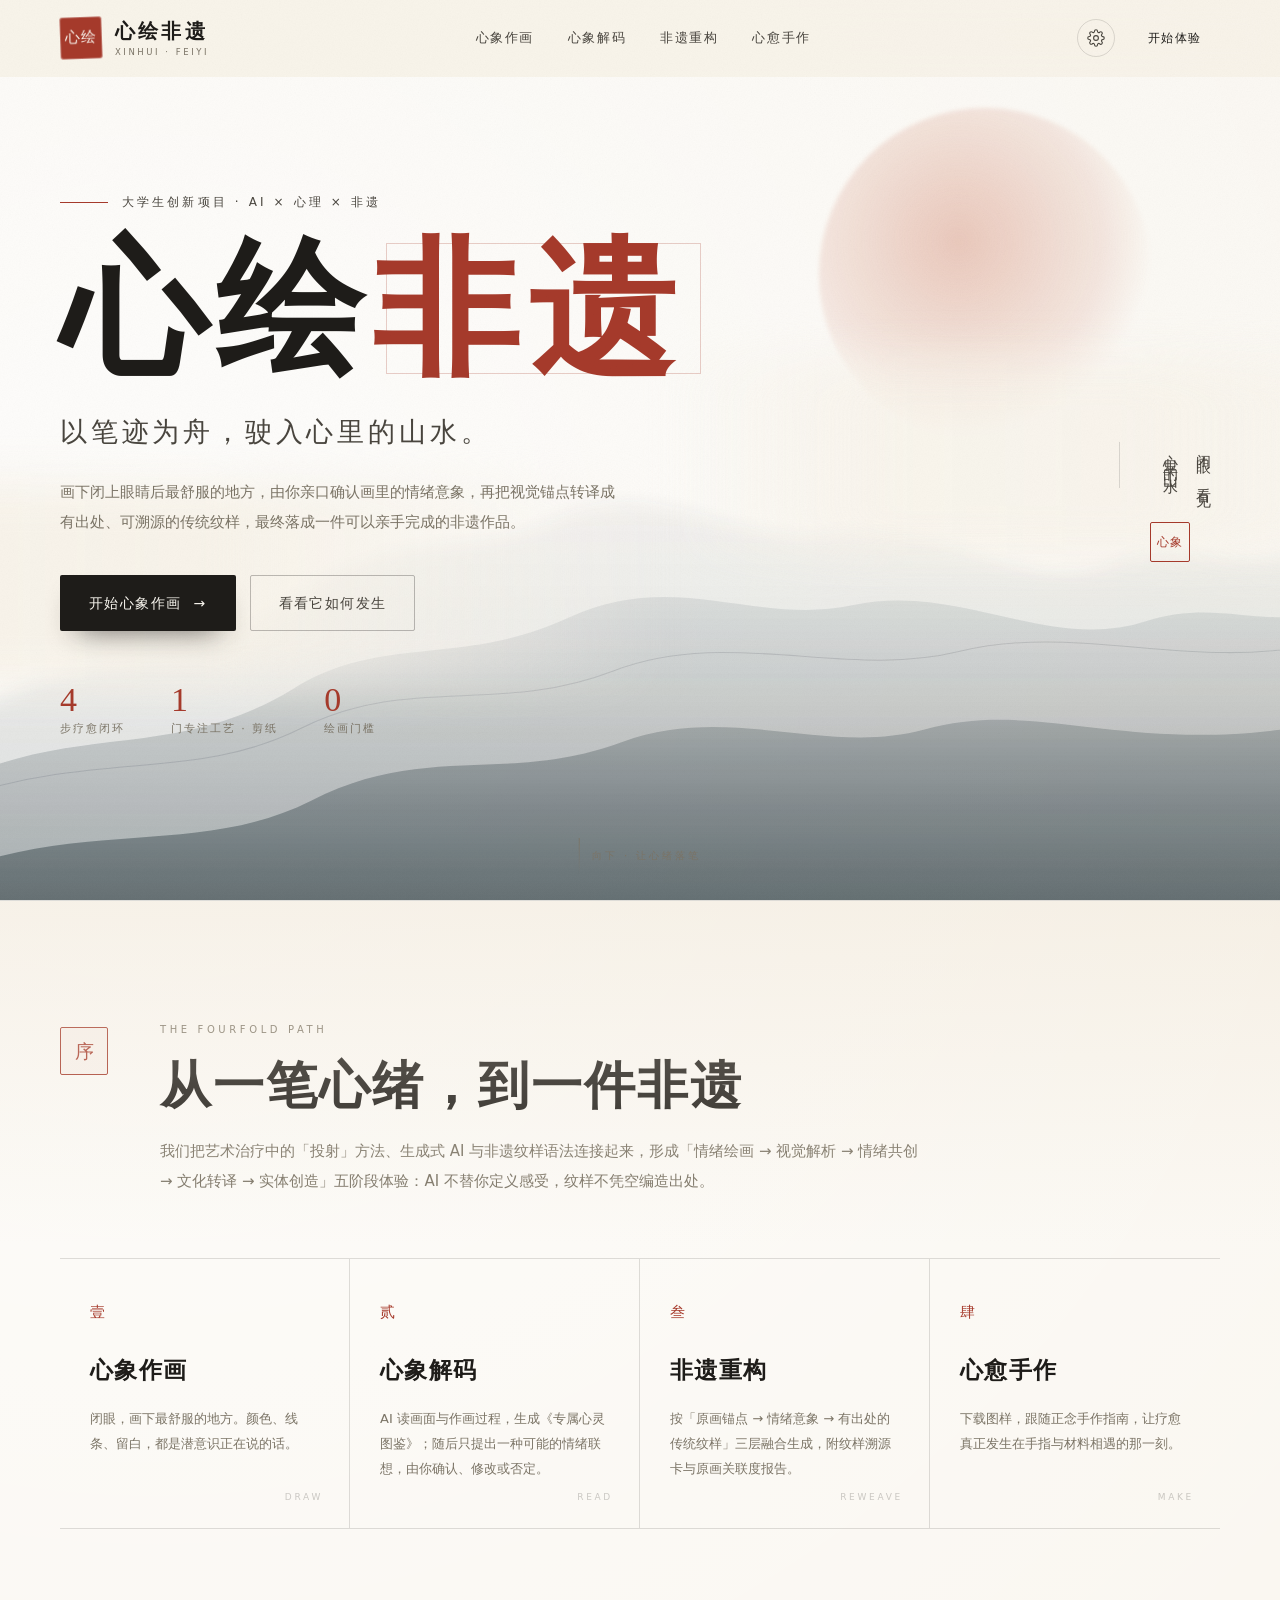
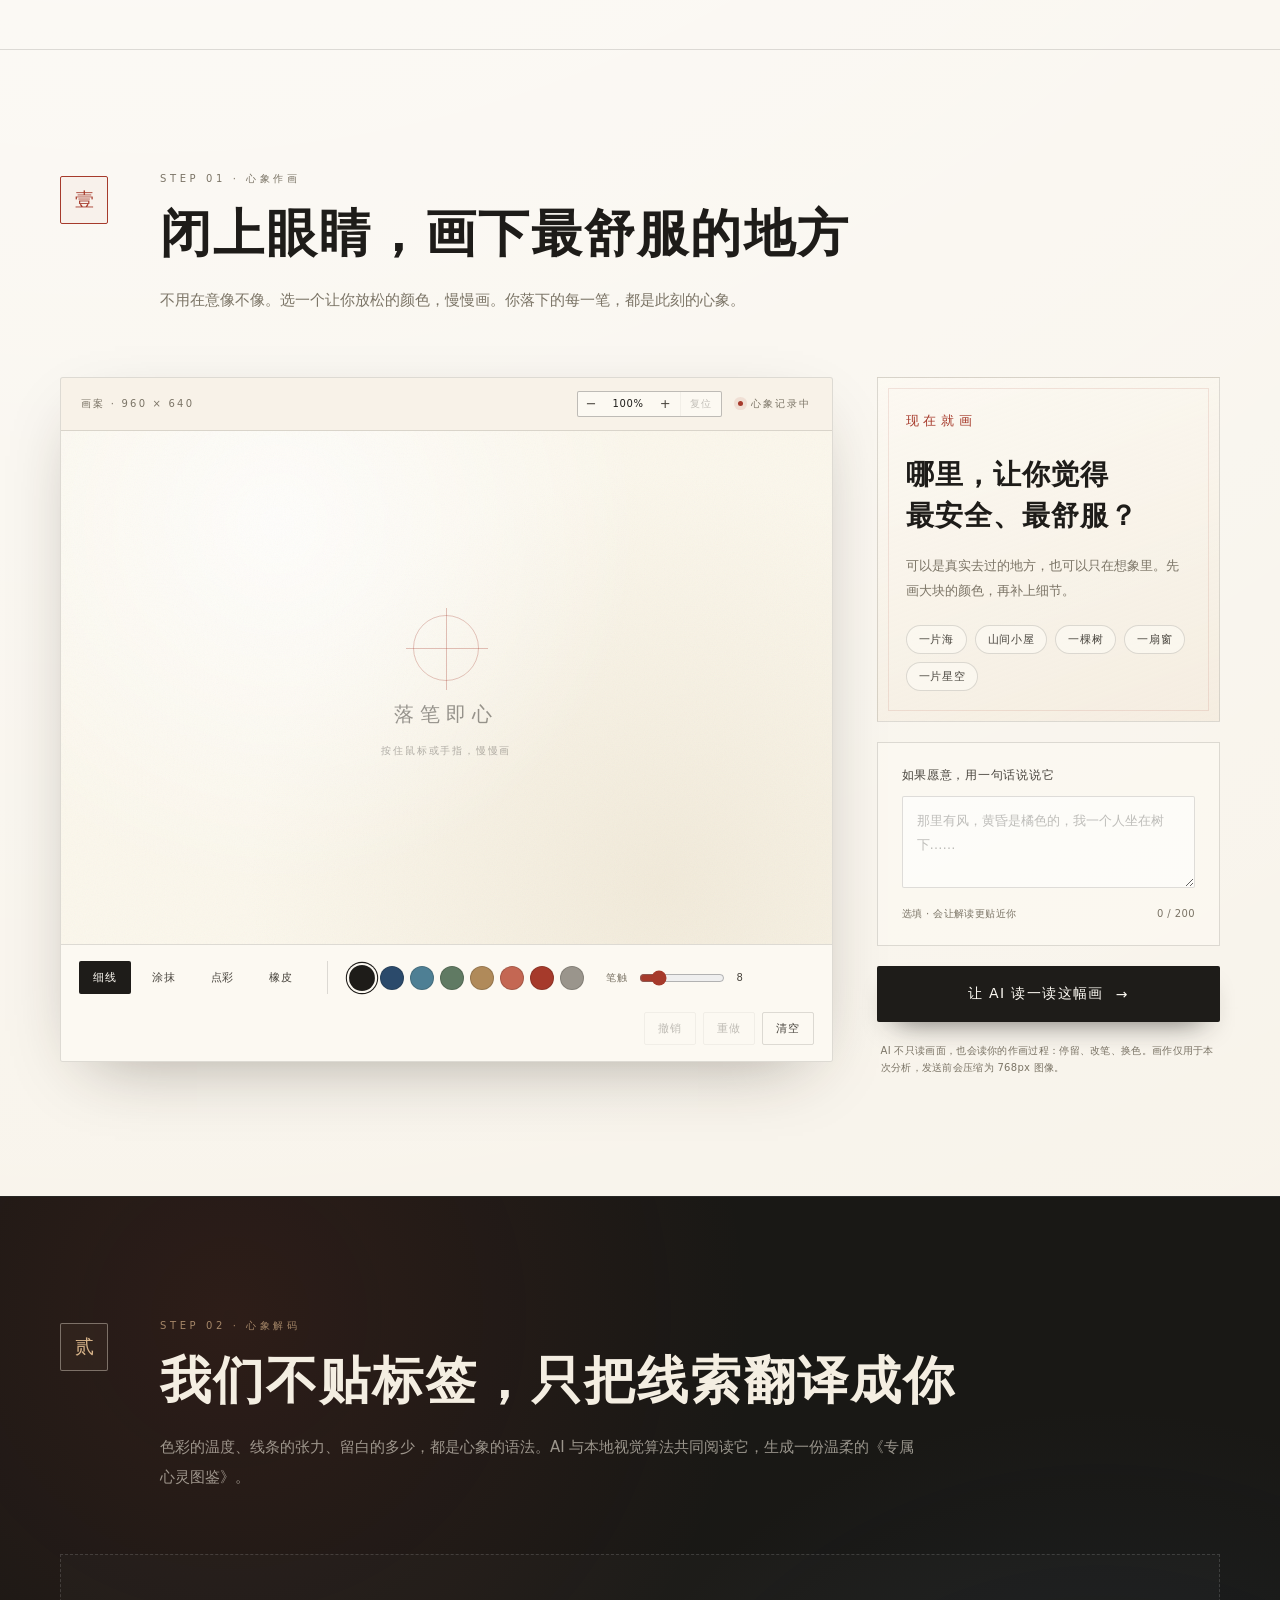
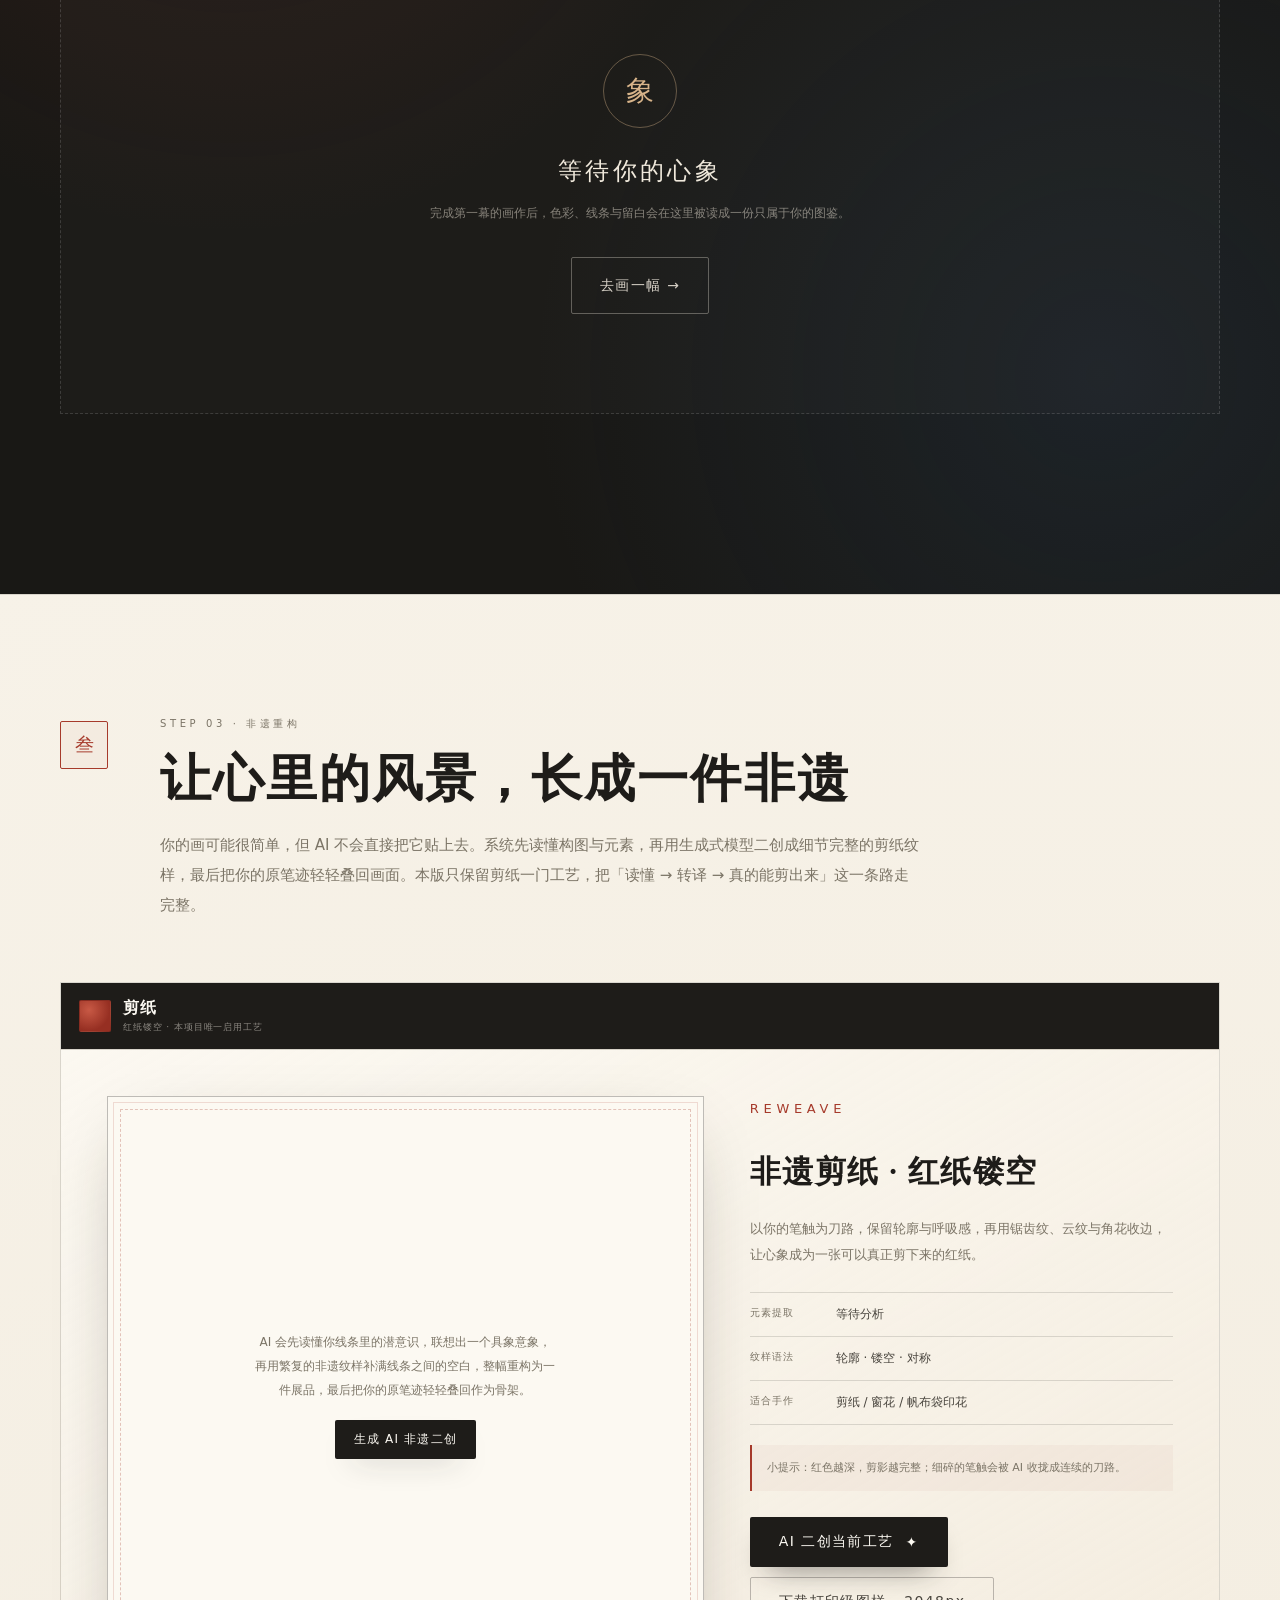
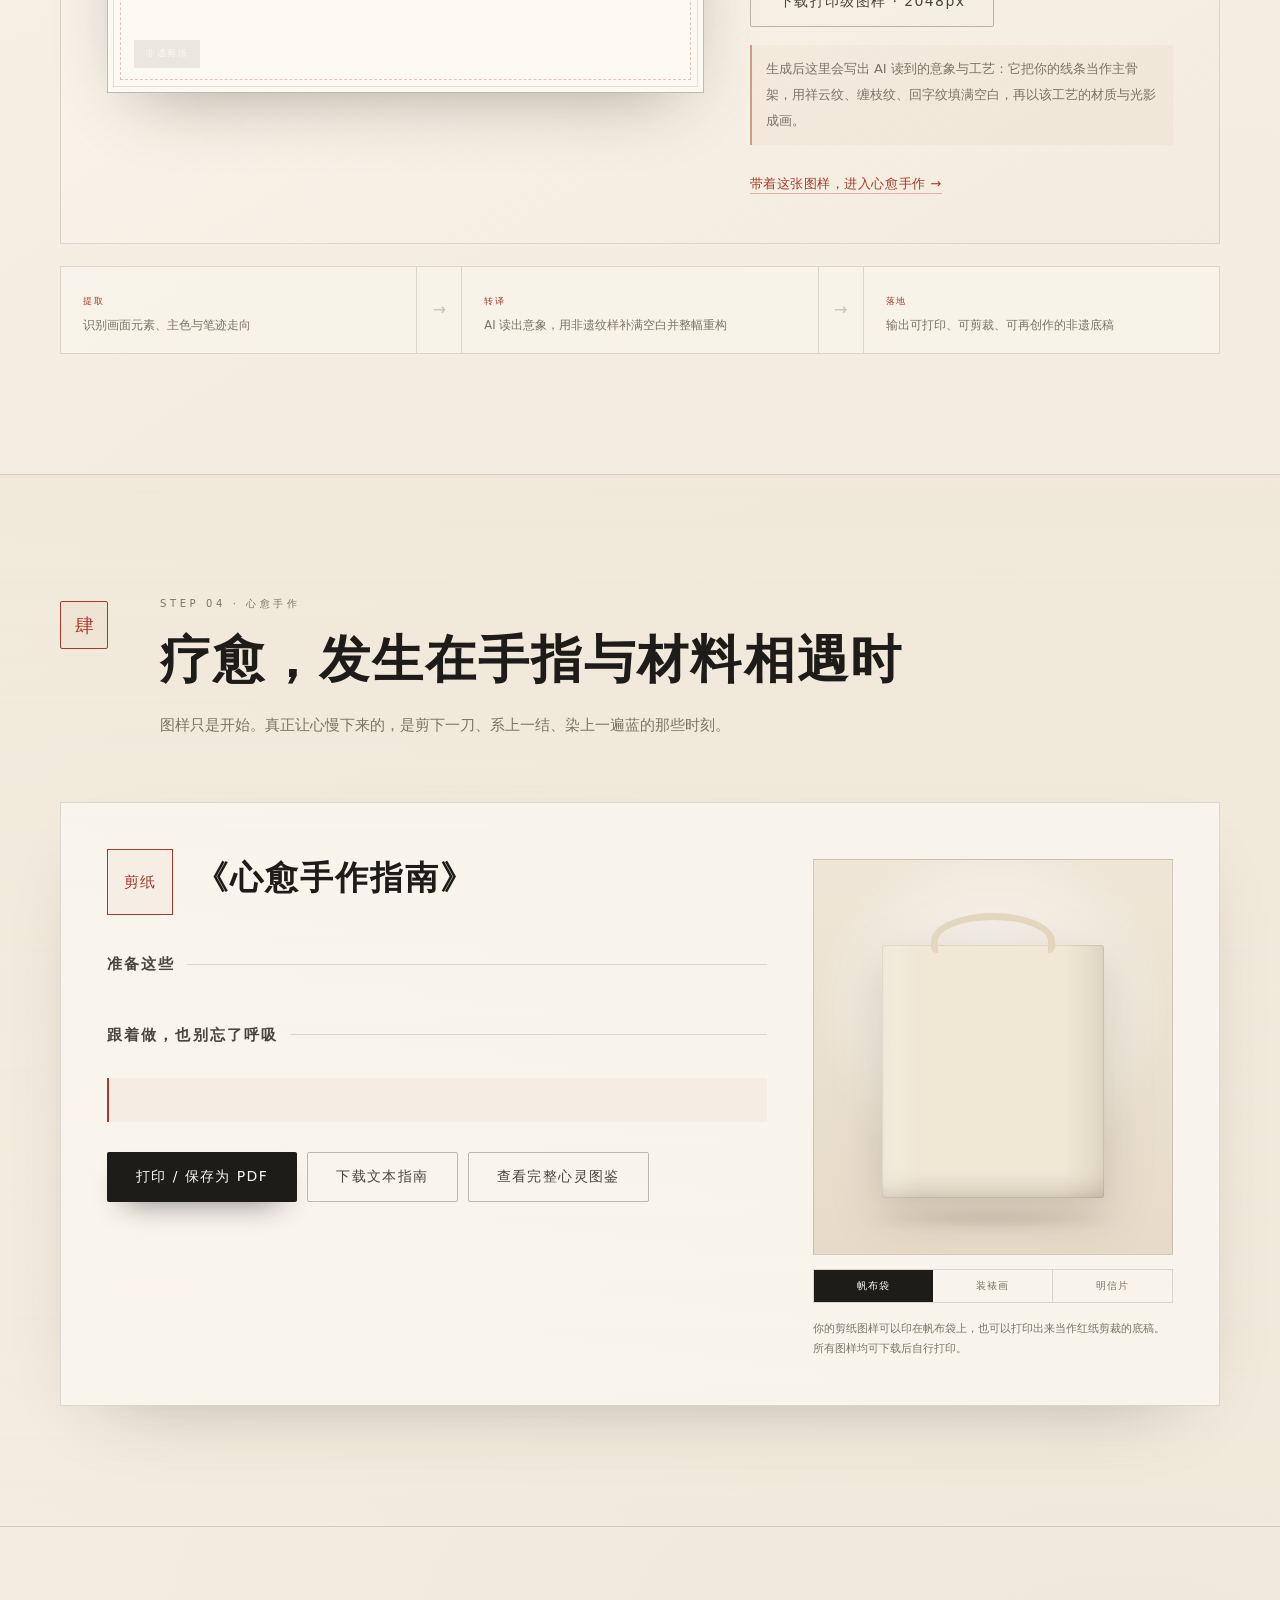
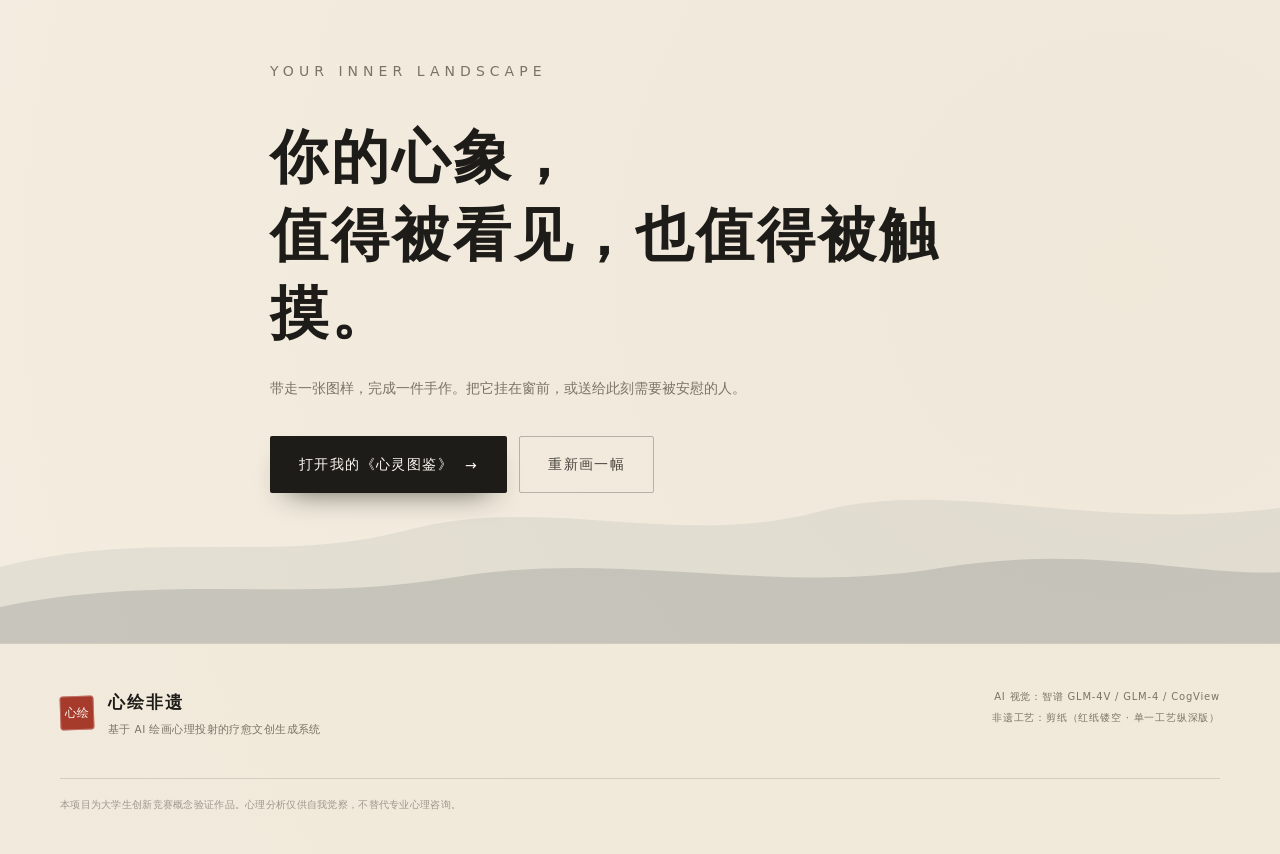
==== index.html @ 1d98e877 "修复：AI 分析改走 CORS 中继，恢复浏览器端智谱调用" ====
<!DOCTYPE html>
<html lang="zh-CN">
<head>
<meta charset="utf-8">
<meta name="viewport" content="width=device-width, initial-scale=1, viewport-fit=cover">
<title>心绘非遗 · 基于情绪意象转译的 AI 非遗共创与数字化表达平台</title>
<meta name="description" content="心绘非遗：画下闭眼后最舒服的地方，由你确认画里的情绪意象，再把视觉锚点转译成有出处的传统剪纸纹样，生成可放大绘制、可打印剪裁的非遗剪纸图样与心愈手作指南。">
<meta name="theme-color" content="#F7F2E8">
<link rel="icon" href="data:image/svg+xml,%3Csvg xmlns='http://www.w3.org/2000/svg' viewBox='0 0 64 64'%3E%3Crect width='64' height='64' rx='10' fill='%23A63A2B'/%3E%3Ctext x='32' y='43' font-size='32' text-anchor='middle' fill='%23F7F2E8' font-family='serif'%3E%E5%BF%83%3C/text%3E%3C/svg%3E">
<link rel="stylesheet" href="assets/css/style.css?v=e7c9d10">
</head>
<body>
<div class="grain" aria-hidden="true"></div>

<header class="site-header" id="siteHeader">
  <div class="wrap header-inner">
    <a class="brand" href="#top" aria-label="心绘非遗首页">
      <span class="seal" aria-hidden="true">心绘</span>
      <span class="brand-text"><strong>心绘非遗</strong><em>XINHUI · FEIYI</em></span>
    </a>
    <nav class="site-nav" aria-label="主导航">
      <a href="#step1">心象作画</a>
      <a href="#step2">心象解码</a>
      <a href="#step3">非遗重构</a>
      <a href="#step4">心愈手作</a>
    </nav>
    <div class="header-actions">
      <button class="icon-btn" id="aiSettingsBtn" title="AI 设置" aria-label="AI 设置">
        <svg viewBox="0 0 24 24" width="18" height="18" fill="none" stroke="currentColor" stroke-width="1.5"><circle cx="12" cy="12" r="3.2"/><path d="M19.4 15a1.7 1.7 0 0 0 .34 1.87l.06.06a2 2 0 1 1-2.83 2.83l-.06-.06a1.7 1.7 0 0 0-1.87-.34 1.7 1.7 0 0 0-1 1.55V21a2 2 0 1 1-4 0v-.09A1.7 1.7 0 0 0 9 19.36a1.7 1.7 0 0 0-1.87.34l-.06.06a2 2 0 1 1-2.83-2.83l.06-.06A1.7 1.7 0 0 0 4.64 15a1.7 1.7 0 0 0-1.55-1H3a2 2 0 1 1 0-4h.09A1.7 1.7 0 0 0 4.64 9a1.7 1.7 0 0 0-.34-1.87l-.06-.06a2 2 0 1 1 2.83-2.83l.06.06A1.7 1.7 0 0 0 9 4.64a1.7 1.7 0 0 0 1-1.55V3a2 2 0 1 1 4 0v.09a1.7 1.7 0 0 0 1 1.55 1.7 1.7 0 0 0 1.87-.34l.06-.06a2 2 0 1 1 2.83 2.83l-.06.06A1.7 1.7 0 0 0 19.36 9v.09a1.7 1.7 0 0 0 1.55 1H21a2 2 0 1 1 0 4h-.09a1.7 1.7 0 0 0-1.51 1Z"/></svg>
      </button>
      <a class="btn btn-small" href="#step1">开始体验</a>
    </div>
  </div>
  <div class="scroll-progress" aria-hidden="true"><i id="progressBar"></i></div>
</header>

<main id="top">

  <!-- ================= HERO ================= -->
  <section class="hero">
    <div class="hero-art" aria-hidden="true">
      <div class="hero-sun"></div>
      <svg class="mountains" viewBox="0 0 1440 900" preserveAspectRatio="xMidYMax slice">
        <defs>
          <linearGradient id="m1" x1="0" y1="0" x2="0" y2="1">
            <stop offset="0" stop-color="#40525a" stop-opacity=".05"/>
            <stop offset="1" stop-color="#40525a" stop-opacity=".20"/>
          </linearGradient>
          <linearGradient id="m2" x1="0" y1="0" x2="0" y2="1">
            <stop offset="0" stop-color="#2b3c44" stop-opacity=".10"/>
            <stop offset="1" stop-color="#2b3c44" stop-opacity=".32"/>
          </linearGradient>
          <linearGradient id="m3" x1="0" y1="0" x2="0" y2="1">
            <stop offset="0" stop-color="#1e2c33" stop-opacity=".22"/>
            <stop offset="1" stop-color="#1e2c33" stop-opacity=".55"/>
          </linearGradient>
          <filter id="inkBlur"><feGaussianBlur stdDeviation="10"/></filter>
        </defs>
        <path fill="url(#m1)" filter="url(#inkBlur)" d="M-40 690 C 120 600 220 640 330 560 C 450 472 520 520 620 470 C 740 410 820 500 930 486 C 1070 468 1150 560 1250 520 C 1330 488 1400 540 1480 500 L 1480 920 L -40 920 Z"/>
        <path fill="url(#m2)" d="M-40 760 C 90 700 200 740 330 660 C 430 598 520 636 640 580 C 760 524 850 590 960 566 C 1080 540 1180 620 1290 584 C 1370 558 1430 596 1480 570 L 1480 920 L -40 920 Z"/>
        <path fill="url(#m3)" d="M-40 860 C 110 810 230 846 350 786 C 480 720 570 768 700 720 C 820 676 930 736 1040 706 C 1170 670 1270 738 1480 700 L 1480 920 L -40 920 Z"/>
        <path fill="none" stroke="#2b3c44" stroke-opacity=".16" stroke-width="1.2" d="M-40 780 C 120 730 220 764 340 704 C 460 644 560 690 690 640 C 820 590 950 650 1080 618 C 1210 586 1340 640 1480 610"/>
      </svg>
      <div class="mist mist-1"></div>
      <div class="mist mist-2"></div>
    </div>

    <div class="wrap hero-inner">
      <div class="hero-copy">
        <p class="eyebrow"><span class="eyebrow-line"></span>大学生创新项目 · AI × 心理 × 非遗</p>
        <h1><span class="ink">心绘</span><span class="red">非遗</span></h1>
        <p class="hero-sub">以笔迹为舟，驶入心里的山水。</p>
        <p class="hero-desc">画下闭上眼睛后最舒服的地方，由你亲口确认画里的情绪意象，再把视觉锚点转译成有出处、可溯源的传统纹样，最终落成一件可以亲手完成的非遗作品。</p>
        <div class="hero-cta">
          <a class="btn btn-primary" href="#step1"><span>开始心象作画</span><i>→</i></a>
          <a class="btn btn-ghost" href="#flow">看看它如何发生</a>
        </div>
        <ul class="hero-meta">
          <li><strong>4</strong><span>步疗愈闭环</span></li>
          <li><strong>1</strong><span>门专注工艺 · 剪纸</span></li>
          <li><strong>0</strong><span>绘画门槛</span></li>
        </ul>
      </div>
      <aside class="hero-poem" aria-hidden="true">
        <p>闭眼，看见<br>心里的山水</p>
        <span class="poem-seal">心象</span>
      </aside>
    </div>
    <div class="hero-scroll" aria-hidden="true"><span></span>向下 · 让心绪落笔</div>
  </section>

  <!-- ================= FLOW ================= -->
  <section class="flow" id="flow">
    <div class="wrap">
      <div class="section-head reveal">
        <span class="chapter-mark">序</span>
        <div>
          <p class="kicker">THE FOURFOLD PATH</p>
          <h2>从一笔心绪，到一件非遗</h2>
          <p class="lead">我们把艺术治疗中的「投射」方法、生成式 AI 与非遗纹样语法连接起来，形成「情绪绘画 → 视觉解析 → 情绪共创 → 文化转译 → 实体创造」五阶段体验：AI 不替你定义感受，纹样不凭空编造出处。</p>
        </div>
      </div>
      <div class="flow-grid">
        <article class="flow-card reveal">
          <span class="flow-no">壹</span>
          <h3>心象作画</h3>
          <p>闭眼，画下最舒服的地方。颜色、线条、留白，都是潜意识正在说的话。</p>
          <span class="flow-en">DRAW</span>
        </article>
        <article class="flow-card reveal">
          <span class="flow-no">贰</span>
          <h3>心象解码</h3>
          <p>AI 读画面与作画过程，生成《专属心灵图鉴》；随后只提出一种可能的情绪联想，由你确认、修改或否定。</p>
          <span class="flow-en">READ</span>
        </article>
        <article class="flow-card reveal">
          <span class="flow-no">叁</span>
          <h3>非遗重构</h3>
          <p>按「原画锚点 → 情绪意象 → 有出处的传统纹样」三层融合生成，附纹样溯源卡与原画关联度报告。</p>
          <span class="flow-en">REWEAVE</span>
        </article>
        <article class="flow-card reveal">
          <span class="flow-no">肆</span>
          <h3>心愈手作</h3>
          <p>下载图样，跟随正念手作指南，让疗愈真正发生在手指与材料相遇的那一刻。</p>
          <span class="flow-en">MAKE</span>
        </article>
      </div>
    </div>
  </section>

  <!-- ================= STEP 1 ================= -->
  <section class="chapter" id="step1">
    <div class="wrap">
      <div class="section-head reveal">
        <span class="chapter-mark">壹</span>
        <div>
          <p class="kicker">STEP 01 · 心象作画</p>
          <h2>闭上眼睛，画下最舒服的地方</h2>
          <p class="lead">不用在意像不像。选一个让你放松的颜色，慢慢画。你落下的每一笔，都是此刻的心象。</p>
        </div>
      </div>

      <div class="studio">
        <div class="canvas-column reveal">
          <div class="canvas-frame">
            <div class="canvas-head">
              <span class="canvas-title">画案 · 960 × 640</span>
              <div class="canvas-head-right">
                <div class="zoom-ctrl" id="zoomCtrl" role="group" aria-label="画布缩放">
                  <button type="button" id="zoomOutBtn" title="缩小画布（−）" aria-label="缩小画布">−</button>
                  <span id="zoomLabel" aria-live="polite">100%</span>
                  <button type="button" id="zoomInBtn" title="放大画布（+）" aria-label="放大画布">+</button>
                  <button type="button" id="zoomResetBtn" class="zoom-reset" title="恢复原始大小">复位</button>
                </div>
                <span class="live-dot"><i></i>心象记录中</span>
              </div>
            </div>
            <div class="canvas-viewport" id="canvasViewport">
              <div class="canvas-wrap" id="canvasWrap">
                <canvas id="paintCanvas" width="1920" height="1280" aria-label="绘画画布"></canvas>
                <div class="canvas-empty" id="canvasEmpty">
                  <span class="empty-ring"></span>
                  <strong>落笔即心</strong>
                  <small>按住鼠标或手指，慢慢画</small>
                </div>
                <div class="companion" id="companion" hidden>
                  <span class="companion-dot" aria-hidden="true"></span>
                  <div class="companion-body">
                    <p id="companionSay"></p>
                    <div class="companion-actions">
                      <button type="button" id="companionMore">换个提醒</button>
                      <button type="button" id="companionClose" aria-label="收起提醒">✕</button>
                    </div>
                  </div>
                </div>
                <div class="scan-layer" id="scanLayer" aria-hidden="true"><i></i></div>
              </div>
            </div>
            <div class="canvas-foot" id="canvasFoot" hidden>
              <span id="zoomHint">画布已放大，笔迹不会变形：按住空格或点「抓手」拖动查看。</span>
              <button type="button" id="panBtn" aria-pressed="false">抓手 · 拖动画布</button>
            </div>
            <div class="toolbar">
              <div class="tool-group tools" role="group" aria-label="画笔类型">
                <button type="button" class="tool active" data-tool="line" title="细线：清晰、克制的笔触">细线</button>
                <button type="button" class="tool" data-tool="soft" title="涂抹：柔和、晕染的色块">涂抹</button>
                <button type="button" class="tool" data-tool="dot" title="点彩：一点一点落下颜色">点彩</button>
                <button type="button" class="tool" data-tool="eraser" title="橡皮：擦去笔触">橡皮</button>
              </div>
              <div class="tool-group colors" id="palette" role="group" aria-label="颜色"></div>
              <div class="tool-group size-group">
                <label for="sizeRange">笔触</label>
                <input id="sizeRange" type="range" min="2" max="40" value="8" aria-label="笔触粗细">
                <span id="sizeLabel">8</span>
              </div>
              <div class="tool-group history">
                <button type="button" id="undoBtn" title="撤销">撤销</button>
                <button type="button" id="redoBtn" title="重做" disabled>重做</button>
                <button type="button" id="clearBtn" title="清空画布">清空</button>
              </div>
            </div>
          </div>
        </div>

        <aside class="studio-side">
          <div class="prompt-card reveal">
            <p class="kicker red">现在就画</p>
            <h3>哪里，让你觉得<br>最安全、最舒服？</h3>
            <p>可以是真实去过的地方，也可以只在想象里。先画大块的颜色，再补上细节。</p>
            <div class="hint-chips" id="hintChips" role="group" aria-label="灵感提示">
              <button type="button">一片海</button>
              <button type="button">山间小屋</button>
              <button type="button">一棵树</button>
              <button type="button">一扇窗</button>
              <button type="button">一片星空</button>
            </div>
          </div>

          <div class="text-card reveal">
            <label for="moodText">如果愿意，用一句话说说它</label>
            <textarea id="moodText" maxlength="200" placeholder="那里有风，黄昏是橘色的，我一个人坐在树下……"></textarea>
            <div class="text-meta"><span>选填 · 会让解读更贴近你</span><span id="charCount">0 / 200</span></div>
          </div>

          <button id="analyzeBtn" class="btn btn-primary btn-wide" type="button">
            <span>让 AI 读一读这幅画</span><i>→</i>
          </button>
          <p class="privacy-note">AI 不只读画面，也会读你的作画过程：停留、改笔、换色。画作仅用于本次分析，发送前会压缩为 768px 图像。</p>
        </aside>
      </div>
    </div>
  </section>

  <!-- ================= STEP 2 ================= -->
  <section class="chapter chapter-dark" id="step2">
    <div class="wrap">
      <div class="section-head reveal light">
        <span class="chapter-mark">贰</span>
        <div>
          <p class="kicker">STEP 02 · 心象解码</p>
          <h2>我们不贴标签，只把线索翻译成你</h2>
          <p class="lead">色彩的温度、线条的张力、留白的多少，都是心象的语法。AI 与本地视觉算法共同阅读它，生成一份温柔的《专属心灵图鉴》。</p>
        </div>
      </div>

      <div class="analysis-shell" id="analysisShell">
        <div class="analysis-idle" id="analysisIdle">
          <span class="idle-mark">象</span>
          <h3>等待你的心象</h3>
          <p>完成第一幕的画作后，色彩、线条与留白会在这里被读成一份只属于你的图鉴。</p>
          <a class="btn btn-ghost light" href="#step1">去画一幅 →</a>
        </div>
        <div class="analysis-loading" id="analysisLoading" hidden>
          <div class="ink-orb" aria-hidden="true"><i></i><i></i><i></i><span></span></div>
          <p class="loading-title" id="loadingTitle">AI 正在读你的笔触</p>
          <ul class="loading-steps" id="loadingSteps">
            <li data-stage="local"><span></span>提取画面与作画过程信号</li>
            <li data-stage="vision"><span></span>请智谱 GLM-4V 观察画面元素</li>
            <li data-stage="report"><span></span>撰写《专属心灵图鉴》</li>
            <li data-stage="craft"><span></span>匹配非遗纹样语法</li>
          </ul>
          <p class="loading-note" id="loadingNote">第一次分析大约需要 10–30 秒，请保持呼吸。</p>
        </div>

        <div class="analysis-result" id="analysisResult" hidden>
          <div class="analysis-top">
            <div class="radar-card">
              <div class="radar-wrap" id="radarWrap"></div>
              <p class="radar-caption">九维心象 · NINE DIMENSIONS</p>
            </div>
            <div class="analysis-summary">
              <div class="badge-row">
                <span class="badge" id="engineBadge">智谱 GLM-4V</span>
                <span class="badge ghost" id="localBadge">本地视觉算法</span>
              </div>
              <h3 id="archetype">「静海孤舟」</h3>
              <p class="summary-text" id="summaryText"></p>
              <div class="tags" id="elementTags"></div>
              <div class="palette-strip" id="colorStrip" aria-label="画面主色"></div>
              <p class="micro" id="visionNote"></p>
            </div>
          </div>

          <div class="dimension-grid" id="dimensionGrid"></div>

          <div class="insight-grid">
            <article class="insight-card">
              <span class="lang-no">PROCESS</span>
              <h4>过程印记 · 你是怎么画的</h4>
              <p id="moodNow"></p>
              <div class="process-chips" id="processChips"></div>
              <p class="micro" id="processText"></p>
            </article>
            <article class="insight-card prescription">
              <span class="lang-no">PRESCRIPTION</span>
              <h4>心象处方 · <span id="regulationName">4-7-8 呼吸锚定</span></h4>
              <p class="micro" id="regulationWhy"></p>
              <ol class="regulation-steps" id="regulationSteps"></ol>
              <p class="regulation-science" id="regulationScience"></p>
              <button class="link-btn" id="regulationMore" type="button">换一个更适合此刻的方法 →</button>
            </article>
          </div>

          <div class="language-grid">
            <article class="language-card">
              <span class="lang-no">01</span>
              <h4>色彩语言</h4>
              <p id="colorNarrative"></p>
            </article>
            <article class="language-card">
              <span class="lang-no">02</span>
              <h4>线条语言</h4>
              <p id="lineNarrative"></p>
            </article>
            <article class="language-card">
              <span class="lang-no">03</span>
              <h4>空间语言</h4>
              <p id="spaceNarrative"></p>
            </article>
          </div>

          <!-- 情绪意象共创：AI 只给一种可能的联想，由用户确认 / 修改 / 否定。
               提问由本地依据「视觉元素 → 文化寓意」映射生成，不消耗任何 AI 额度。 -->
          <div class="emotion-box" id="emotionBox" hidden>
            <div class="emotion-head">
              <span class="lang-no">CO-CREATE · 情绪共创</span>
              <h4>这一步，由你来定</h4>
              <p class="micro">AI 不替你定义感受。下面只是从画面里读出的一种可能联想。</p>
            </div>
            <p class="emotion-question" id="emotionQuestion"></p>
            <div class="emotion-options" id="emotionOptions" role="group" aria-label="候选情绪意象"></div>
            <div class="emotion-custom">
              <input id="emotionCustom" type="text" maxlength="24" placeholder="我来说，比如：想安静待一会儿" aria-label="自定义情绪意象">
              <button class="btn btn-small" id="emotionCustomBtn" type="button">就用这个</button>
            </div>
            <div class="emotion-foot">
              <button class="link-btn" id="emotionSkip" type="button">都不像，先跳过 →</button>
              <span class="emotion-state" id="emotionState">尚未确认</span>
            </div>
            <p class="emotion-disclaimer" id="emotionDisclaimer"></p>
          </div>

          <div class="analysis-actions">
            <button id="toCraftBtn" class="btn btn-primary" type="button"><span>让它长成一件非遗</span><i>→</i></button>
            <button id="redrawBtn" class="btn btn-ghost light" type="button">再画一幅</button>
            <button id="openReportBtn" class="btn btn-ghost light" type="button">先看完整图鉴</button>
          </div>
          <p class="disclaimer">本图鉴基于艺术表达与心理科普框架，仅供自我觉察，不构成医学诊断或治疗建议。</p>
        </div>
      </div>
    </div>
  </section>

  <!-- ================= STEP 3 ================= -->
  <section class="chapter" id="step3">
    <div class="wrap">
      <div class="section-head reveal">
        <span class="chapter-mark">叁</span>
        <div>
          <p class="kicker">STEP 03 · 非遗重构</p>
          <h2>让心里的风景，长成一件非遗</h2>
          <p class="lead">你的画可能很简单，但 AI 不会直接把它贴上去。系统先读懂构图与元素，再用生成式模型二创成细节完整的剪纸纹样，最后把你的原笔迹轻轻叠回画面。本版只保留剪纸一门工艺，把「读懂 → 转译 → 真的能剪出来」这一条路走完整。</p>
        </div>
      </div>

      <div class="craft-shell reveal">
        <!-- 本版只保留剪纸一种工艺：与其铺开八种「看起来都有」的样式，
             不如把一种工艺的纹样出处、转译规则与手作路径做完整。 -->
        <div class="craft-tabs craft-tabs-single" id="craftTabs" role="group" aria-label="当前非遗工艺">
          <button class="craft-tab active" data-style="papercut" role="tab" aria-selected="true">
            <i class="swatch swatch-papercut"></i><strong>剪纸</strong><em>红纸镂空 · 本项目唯一启用工艺</em>
          </button>
        </div>

        <div class="craft-stage">
          <div class="craft-frame">
            <img id="aiCraftImg" alt="AI 二创非遗作品" hidden>
            <canvas id="aiInkOverlay" aria-hidden="true" hidden></canvas>
            <span class="craft-badge" id="craftBadge">非遗剪纸</span>
            <div class="craft-loading" id="craftLoading" hidden><i></i><span>AI 正在重绘纹样…</span></div>
            <div class="ai-craft-empty" id="aiCraftEmpty">
              <p>AI 会先读懂你线条里的潜意识，联想出一个具象意象，再用繁复的非遗纹样补满线条之间的空白，整幅重构为一件展品，最后把你的原笔迹轻轻叠回作为骨架。</p>
              <button id="aiCraftEmptyBtn" class="btn btn-primary btn-small" type="button">生成 AI 非遗二创</button>
            </div>
          </div>
          <aside class="craft-info">
            <p class="kicker red">REWEAVE</p>
            <h3 id="craftName">非遗剪纸 · 红纸镂空</h3>
            <p id="craftDesc">以你的笔触为刀路，保留轮廓与呼吸感，再用锯齿纹、云纹与角花收边，让心象成为一张可以真正剪下来的红纸。</p>
            <dl class="craft-facts" id="craftFacts">
              <div><dt>元素提取</dt><dd id="craftElements">等待分析</dd></div>
              <div><dt>纹样语法</dt><dd id="craftGrammar">轮廓 · 镂空 · 对称</dd></div>
              <div><dt>适合手作</dt><dd id="craftUse">剪纸 / 窗花 / 帆布袋印花</dd></div>
            </dl>
            <div class="craft-note" id="craftNote">小提示：红色越深，剪影越完整；细碎的笔触会被 AI 收拢成连续的刀路。</div>
            <div class="craft-actions">
              <button id="aiRedraw" class="btn btn-primary" type="button"><span>AI 二创当前工艺</span><i>✦</i></button>
              <button id="downloadPattern" class="btn btn-ghost" type="button">下载打印级图样 · 2048px</button>
            </div>
            <p class="ai-redraw-note" id="aiRedrawNote">生成后这里会写出 AI 读到的意象与工艺：它把你的线条当作主骨架，用祥云纹、缠枝纹、回字纹填满空白，再以该工艺的材质与光影成画。</p>

            <!-- 纹样溯源卡 + 原画关联度报告：由本地知识库确定性生成，
                 AI 不可用时同样完整可用，出处只取自《剪纸.pdf》。 -->
            <div class="heritage-grid" id="heritageGrid" hidden>
              <article class="heritage-card">
                <span class="lang-no">PROVENANCE</span>
                <h4 id="sourceCardTitle">纹样溯源卡</h4>
                <dl class="heritage-list" id="sourceCardBody"></dl>
                <div class="heritage-origins" id="sourceCardOrigins"></div>
              </article>
              <article class="heritage-card">
                <span class="lang-no">RELEVANCE</span>
                <h4>原画关联度报告</h4>
                <dl class="heritage-list" id="relevanceBody"></dl>
                <p class="micro" id="relevanceNote"></p>
              </article>
            </div>

            <div class="ai-art-meta" id="aiArtMeta" hidden>
              <span id="aiArtTitle">AI 二创 · 保留原构图</span>
              <a href="#" id="aiArtDownload" hidden>下载 AI 二创稿 ↓</a>
            </div>
            <button id="toGuide" class="link-btn" type="button">带着这张图样，进入心愈手作 →</button>
          </aside>
        </div>

        <div class="mapping-row">
          <div class="mapping-step"><span>提取</span><p>识别画面元素、主色与笔迹走向</p></div>
          <div class="mapping-arrow">→</div>
          <div class="mapping-step"><span>转译</span><p>AI 读出意象，用非遗纹样补满空白并整幅重构</p></div>
          <div class="mapping-arrow">→</div>
          <div class="mapping-step"><span>落地</span><p>输出可打印、可剪裁、可再创作的非遗底稿</p></div>
        </div>
      </div>
    </div>
  </section>

  <!-- ================= STEP 4 ================= -->
  <section class="chapter chapter-warm" id="step4">
    <div class="wrap">
      <div class="section-head reveal">
        <span class="chapter-mark">肆</span>
        <div>
          <p class="kicker">STEP 04 · 心愈手作</p>
          <h2>疗愈，发生在手指与材料相遇时</h2>
          <p class="lead">图样只是开始。真正让心慢下来的，是剪下一刀、系上一结、染上一遍蓝的那些时刻。</p>
        </div>
      </div>

      <div class="guide-shell reveal">
        <div class="guide-main">
          <div class="guide-head">
            <div class="guide-craft" id="guideCraft">剪纸</div>
            <div>
              <h3 id="guideTitle">《心愈手作指南》</h3>
              <p id="guideIntro"></p>
            </div>
          </div>

          <div class="guide-block">
            <h4>准备这些</h4>
            <ul class="materials" id="guideMaterials"></ul>
          </div>

          <div class="guide-block">
            <h4>跟着做，也别忘了呼吸</h4>
            <ol class="guide-steps" id="guideSteps"></ol>
          </div>

          <blockquote class="mantra" id="guideMantra"></blockquote>

          <div class="guide-actions">
            <button id="printGuide" class="btn btn-primary" type="button">打印 / 保存为 PDF</button>
            <button id="downloadGuide" class="btn btn-ghost" type="button">下载文本指南</button>
            <button id="openReportBtn2" class="btn btn-ghost" type="button">查看完整心灵图鉴</button>
          </div>
        </div>

        <aside class="mockup">
          <div class="mockup-stage" id="mockupTote">
            <div class="tote">
              <span class="tote-handle"></span>
              <div class="tote-body" id="totePattern"></div>
            </div>
          </div>
          <div class="mockup-switch" id="mockupSwitch" role="group" aria-label="应用预览">
            <button class="active" data-mock="tote">帆布袋</button>
            <button data-mock="frame">装裱画</button>
            <button data-mock="card">明信片</button>
          </div>
          <p class="mockup-note">你的剪纸图样可以印在帆布袋上，也可以打印出来当作红纸剪裁的底稿。所有图样均可下载后自行打印。</p>
        </aside>
      </div>
    </div>
  </section>

  <!-- ================= CLOSING ================= -->
  <section class="closing">
    <div class="wrap closing-inner reveal">
      <p class="kicker">YOUR INNER LANDSCAPE</p>
      <h2>你的心象，<br>值得被看见，也值得被触摸。</h2>
      <p>带走一张图样，完成一件手作。把它挂在窗前，或送给此刻需要被安慰的人。</p>
      <div class="closing-actions">
        <button id="openReportBtn3" class="btn btn-primary" type="button"><span>打开我的《心灵图鉴》</span><i>→</i></button>
        <a class="btn btn-ghost" href="#step1">重新画一幅</a>
      </div>
    </div>
    <div class="closing-art" aria-hidden="true">
      <svg viewBox="0 0 1440 320" preserveAspectRatio="xMidYMax slice">
        <path fill="#2b3c44" fill-opacity=".08" d="M0 250 C 180 190 320 240 470 200 C 620 160 760 220 910 180 C 1060 140 1220 210 1440 170 L 1440 320 L 0 320 Z"/>
        <path fill="#1e2c33" fill-opacity=".16" d="M0 290 C 200 240 340 280 520 250 C 700 220 860 270 1040 240 C 1220 210 1340 260 1440 240 L 1440 320 L 0 320 Z"/>
      </svg>
    </div>
  </section>
</main>

<footer class="site-footer">
  <div class="wrap footer-inner">
    <div class="footer-brand">
      <span class="seal small">心绘</span>
      <div><strong>心绘非遗</strong><p>基于 AI 绘画心理投射的疗愈文创生成系统</p></div>
    </div>
    <div class="footer-meta">
      <p>AI 视觉：智谱 GLM-4V / GLM-4 / CogView</p>
      <p>非遗工艺：剪纸（红纸镂空 · 单一工艺纵深版）</p>
    </div>
    <p class="footer-note">本项目为大学生创新竞赛概念验证作品。心理分析仅供自我觉察，不替代专业心理咨询。</p>
  </div>
</footer>

<!-- ================= REPORT OVERLAY ================= -->
<div class="report-overlay" id="reportOverlay" hidden>
  <div class="report-toolbar">
    <button class="btn btn-small" id="printReport" type="button">打印 / 保存 PDF</button>
    <button class="btn btn-small ghost-light" id="downloadReportPattern" type="button">下载图样</button>
    <button class="icon-btn light" id="closeReport" aria-label="关闭图鉴" title="关闭">✕</button>
  </div>
  <div class="report-scroll">
    <article class="report-paper" id="reportPaper">
      <header class="report-cover">
        <div class="report-brand"><span class="seal small">心绘</span><span>心绘非遗 · XINHUI FEIYI</span></div>
        <p class="report-kicker">EXCLUSIVE INNER PORTRAIT</p>
        <h2>专属心灵图鉴</h2>
        <p class="report-archetype" id="reportArchetype">「静海孤舟」</p>
        <div class="report-meta">
          <span id="reportDate"></span><span>编号 <b id="reportNo">XHFY-0000</b></span>
        </div>
        <div class="report-seal" aria-hidden="true">心象</div>
      </header>

      <section class="report-section report-overview">
        <div class="report-visual">
          <div class="report-drawing"><img id="reportDrawing" alt="用户心象画作"></div>
          <div class="report-radar" id="reportRadar"></div>
        </div>
        <div class="report-summary">
          <h3>心象提要</h3>
          <p id="reportSummary"></p>
          <div class="report-tags" id="reportTags"></div>
        </div>
      </section>

      <section class="report-section report-evidence">
        <h3><span>00</span>分析依据与把握度</h3>
        <ul class="report-evidence-list" id="reportEvidence"></ul>
        <p class="report-confidence" id="reportConfidence"></p>
      </section>

      <section class="report-section report-feats">
        <h3><span>FE</span>形式元素读数 · FEATS</h3>
        <p class="report-feats-note">只评「看得见的」形式元素，0–5 分。分数不是诊断，须与色彩、线条、空间及作画过程交叉验证；「不适用」的维度不做硬评。</p>
        <ul class="report-feats-list" id="reportFeats"></ul>
        <div class="report-caveat" id="reportCaveat" hidden></div>
      </section>

      <section class="report-section">
        <h3><span>01</span>色彩的语言</h3>
        <p id="reportColor"></p>
        <div class="report-palette" id="reportPalette"></div>
      </section>

      <section class="report-section">
        <h3><span>02</span>线条与张力</h3>
        <p id="reportLine"></p>
      </section>

      <section class="report-section">
        <h3><span>03</span>空间与留白</h3>
        <p id="reportSpace"></p>
      </section>

      <section class="report-section report-dynamics">
        <h3><span>03B</span>完形与视觉动力</h3>
        <p class="report-dynamics-note">本板块综合 Jung 曼陀罗理论（自性化/中心性/四象限/完形）、Arnheim《艺术与视知觉》视觉动力（重心/平衡/运动）、Koch 树木与 Machover 画人测验的「画面大小-笔触力度-自我力量」逻辑，对抽象涂画做迁移解读。</p>
        <p id="reportDynamics"></p>
      </section>

      <section class="report-section">
        <h3><span>04</span>作画过程印记</h3>
        <p id="reportProcess"></p>
        <div class="report-process" id="reportProcessChips"></div>
      </section>

      <section class="report-section report-prescription">
        <h3><span>05</span>此刻心情与心象处方</h3>
        <p id="reportMood"></p>
        <div class="report-rx">
          <h4 id="reportRegName"></h4>
          <p class="report-rx-why" id="reportRegWhy"></p>
          <ol id="reportRegSteps"></ol>
          <p class="report-rx-science" id="reportRegScience"></p>
        </div>
      </section>

      <section class="report-section report-craft">
        <h3><span>06</span>你的非遗心象</h3>
        <div class="report-craft-grid">
          <figure class="report-pattern"><img id="reportPattern" alt="专属非遗图样"><figcaption id="reportCraftName">非遗剪纸</figcaption></figure>
          <div class="report-craft-copy">
            <p id="reportCraftReason"></p>
            <dl class="report-facts" id="reportFacts"></dl>
          </div>
        </div>
      </section>

      <section class="report-section report-provenance" id="reportProvenanceSection" hidden>
        <h3><span>06B</span>纹样溯源与关联度</h3>
        <dl class="heritage-list" id="reportProvenance"></dl>
        <p class="micro" id="reportProvenanceNote"></p>
      </section>

      <section class="report-section report-guide">
        <h3><span>07</span>心愈手作指南</h3>
        <p class="report-guide-intro" id="reportGuideIntro"></p>
        <ol id="reportGuideSteps"></ol>
        <blockquote id="reportMantra"></blockquote>
      </section>

      <section class="report-section report-alternative">
        <h3><span>08</span>另一种可能</h3>
        <p id="reportAlternative"></p>
      </section>

      <footer class="report-footer">
        <p>本图鉴由「心绘非遗」系统生成。AI 分析基于艺术治疗中的投射与色彩心理学框架，仅供自我觉察，不构成医学诊断。</p>
        <p>心绘非遗 · 让心象被看见，也被触摸</p>
      </footer>
    </article>
  </div>
</div>

<!-- ================= AI SETTINGS ================= -->
<div class="modal" id="aiModal" hidden>
  <div class="modal-card" role="dialog" aria-modal="true" aria-labelledby="aiModalTitle">
    <button class="modal-close" id="closeAiModal" aria-label="关闭">✕</button>
    <p class="kicker red">AI CONNECTION</p>
    <h3 id="aiModalTitle">智谱 AI 连接</h3>
    <p class="modal-desc">网站默认使用项目内置的智谱 Key。如果额度用尽，你可以填入自己的 Key，仅保存在本机浏览器中。</p>
    <label class="field">
      <span>API Key</span>
      <input id="apiKeyInput" type="password" placeholder="xxxxxxxx.xxxxxxxx" autocomplete="off">
    </label>
    <div class="modal-actions">
      <button class="btn btn-primary btn-small" id="saveKey" type="button">保存并测试</button>
      <button class="btn btn-ghost btn-small" id="resetKey" type="button">恢复默认</button>
    </div>
    <p class="modal-status" id="aiStatus">状态：未测试</p>

    <div class="tier-box">
      <div class="tier-head">
        <span class="tier-label">心灵图鉴分析深度</span>
        <div class="tier-switch" role="radiogroup" aria-label="分析深度">
          <button type="button" class="tier-opt" data-tier="lite" role="radio" aria-checked="true">
            <strong>均衡 · 免费</strong><em>零余额消耗</em>
          </button>
          <button type="button" class="tier-opt" data-tier="pro" role="radio" aria-checked="false">
            <strong>深度 · 付费</strong><em>约 ¥0.1 / 次</em>
          </button>
        </div>
      </div>
      <p class="tier-hint" id="tierHint"></p>
    </div>

    <dl class="usage-box">
      <div><dt>今日 视觉观察</dt><dd id="uVision">—</dd></div>
      <div><dt>今日 文本生成</dt><dd id="uText">—</dd></div>
      <div><dt>今日 非遗出图</dt><dd id="uImage">—</dd></div>
      <div><dt>本次会话 token</dt><dd id="uToken">—</dd></div>
    </dl>

    <p class="modal-note">当前模型：GLM-4V-Flash（视觉）· GLM-4.7-Flash（图鉴）· CogView-3-Flash（图像）——三者均为免费档。<br>仅「深度」档的图鉴会调用付费的 GLM-4-Plus。AI 不可用时自动切换本地心象引擎，体验一致。</p>
  </div>
</div>

<div class="toast" id="toast" role="status" aria-live="polite"></div>

<script src="assets/js/config.js?v=e7c9d10"></script>
<script src="assets/js/paint.js?v=e7c9d10"></script>
<script src="assets/js/analyze.js?v=e7c9d10"></script>
<script src="assets/js/craft.js?v=e7c9d10"></script>
<script src="assets/js/knowledge.js?v=e7c9d10"></script>
<script src="assets/js/heritage.js?v=e7c9d10"></script>
<script src="assets/js/ai.js?v=e7c9d10"></script>
<script src="assets/js/report.js?v=e7c9d10"></script>
<script src="assets/js/app.js?v=e7c9d10"></script>
</body>
</html>
---- assets/css/style.css ----
/* =========================================================
   心绘非遗 · XINHUI FEIYI
   Editorial / rice-paper / ink aesthetic
   ========================================================= */

*,
*::before,
*::after { box-sizing: border-box; }

[hidden] { display: none !important; }

:root {
  --paper: #f7f2e8;
  --paper-light: #fcf9f2;
  --paper-deep: #efe5d4;
  --paper-warm: #f2e8d8;
  --ink: #1e1c19;
  --ink-soft: #49453e;
  --ink-mute: #7b7466;
  --line: rgba(30, 28, 25, 0.14);
  --line-strong: rgba(30, 28, 25, 0.28);
  --red: #a63a2b;
  --red-deep: #85271d;
  --red-soft: #c46753;
  --indigo: #2b4a6b;
  --indigo-deep: #1d3550;
  --jade: #607a63;
  --gold: #a98a55;
  --serif: "Songti SC", "STSong", "Noto Serif SC", "Source Han Serif SC", "SimSun", serif;
  --sans: "PingFang SC", "HarmonyOS Sans SC", "Hiragino Sans GB", "Microsoft YaHei", system-ui, -apple-system, sans-serif;
  --ease: cubic-bezier(0.22, 0.61, 0.36, 1);
  --shadow: 0 24px 70px -30px rgba(40, 32, 22, 0.42);
  --maxw: 1240px;
}

html { scroll-behavior: smooth; }

body {
  margin: 0;
  font-family: var(--sans);
  color: var(--ink);
  background-color: var(--paper);
  background-image:
    radial-gradient(circle at 12% 8%, rgba(255, 255, 255, 0.85), transparent 42%),
    radial-gradient(circle at 88% 92%, rgba(214, 198, 167, 0.22), transparent 46%);
  line-height: 1.75;
  -webkit-font-smoothing: antialiased;
  text-rendering: optimizeLegibility;
  overflow-x: hidden;
}

body.no-scroll { overflow: hidden; }

::selection { background: rgba(166, 58, 43, 0.18); color: var(--red-deep); }

button { font-family: inherit; }
a { color: inherit; }

.grain {
  position: fixed;
  inset: 0;
  z-index: 999;
  pointer-events: none;
  opacity: 0.05;
  mix-blend-mode: multiply;
  background-image: url("data:image/svg+xml,%3Csvg xmlns='http://www.w3.org/2000/svg' width='260' height='260'%3E%3Cfilter id='n'%3E%3CfeTurbulence type='fractalNoise' baseFrequency='0.82' numOctaves='4' stitchTiles='stitch'/%3E%3CfeColorMatrix type='saturate' values='0'/%3E%3C/filter%3E%3Crect width='260' height='260' filter='url(%23n)'/%3E%3C/svg%3E");
}

.wrap {
  width: 100%;
  max-width: var(--maxw);
  margin: 0 auto;
  padding: 0 40px;
}

/* =========================================================
   HEADER
   ========================================================= */

.site-header {
  position: fixed;
  top: 0;
  left: 0;
  right: 0;
  z-index: 120;
  background: rgba(247, 242, 232, 0.84);
  backdrop-filter: blur(16px) saturate(1.1);
  -webkit-backdrop-filter: blur(16px) saturate(1.1);
  border-bottom: 1px solid transparent;
  transition: border-color 0.4s var(--ease), background 0.4s var(--ease);
}
.site-header.scrolled { border-bottom-color: var(--line); }

.header-inner {
  display: flex;
  align-items: center;
  justify-content: space-between;
  height: 76px;
  gap: 24px;
}

.brand {
  display: flex;
  align-items: center;
  gap: 13px;
  text-decoration: none;
  flex-shrink: 0;
}

.seal {
  display: inline-grid;
  place-items: center;
  width: 42px;
  height: 42px;
  background: var(--red);
  color: var(--paper-light);
  font-family: var(--serif);
  font-size: 15px;
  letter-spacing: 0.04em;
  line-height: 1.05;
  text-align: center;
  border-radius: 3px;
  box-shadow: inset 0 0 0 1px rgba(255, 255, 255, 0.28);
  transform: rotate(-2deg);
  writing-mode: horizontal-tb;
  word-break: break-all;
  padding: 3px;
}
.seal.small { width: 34px; height: 34px; font-size: 12px; }

.brand-text { display: flex; flex-direction: column; line-height: 1.2; }
.brand-text strong {
  font-family: var(--serif);
  font-size: 20px;
  letter-spacing: 0.16em;
  font-weight: 600;
}
.brand-text em {
  font-style: normal;
  font-size: 8.5px;
  letter-spacing: 0.3em;
  color: var(--ink-mute);
  margin-top: 4px;
}

.site-nav { display: flex; align-items: center; gap: 34px; }
.site-nav a {
  position: relative;
  font-size: 13px;
  letter-spacing: 0.12em;
  text-decoration: none;
  color: var(--ink-soft);
  padding: 6px 0;
  transition: color 0.25s;
}
.site-nav a::after {
  content: "";
  position: absolute;
  left: 0;
  bottom: 0;
  width: 0;
  height: 1px;
  background: var(--red);
  transition: width 0.35s var(--ease);
}
.site-nav a:hover { color: var(--red); }
.site-nav a:hover::after { width: 100%; }

.header-actions { display: flex; align-items: center; gap: 14px; }

.icon-btn {
  display: inline-grid;
  place-items: center;
  width: 38px;
  height: 38px;
  border: 1px solid var(--line);
  border-radius: 50%;
  background: transparent;
  color: var(--ink-soft);
  cursor: pointer;
  transition: all 0.25s var(--ease);
}
.icon-btn:hover { border-color: var(--red); color: var(--red); transform: rotate(18deg); }
.icon-btn.light { border-color: rgba(255,255,255,.4); color: #f4eee2; }

.scroll-progress {
  position: absolute;
  left: 0;
  right: 0;
  bottom: -1px;
  height: 1px;
  background: transparent;
}
.scroll-progress i {
  display: block;
  height: 100%;
  width: 0%;
  background: linear-gradient(90deg, var(--red), var(--gold));
  transition: width 0.12s linear;
}

/* =========================================================
   BUTTONS
   ========================================================= */

.btn {
  position: relative;
  display: inline-flex;
  align-items: center;
  justify-content: center;
  gap: 12px;
  padding: 15px 28px;
  border: 1px solid transparent;
  border-radius: 2px;
  background: transparent;
  color: var(--ink);
  font-size: 14px;
  letter-spacing: 0.1em;
  text-decoration: none;
  cursor: pointer;
  overflow: hidden;
  transition: all 0.35s var(--ease);
}
.btn i { font-style: normal; transition: transform 0.35s var(--ease); }
.btn:hover i { transform: translateX(4px); }

.btn-primary {
  background: var(--ink);
  color: var(--paper-light);
  box-shadow: 0 14px 30px -18px rgba(30, 28, 25, 0.9);
}
.btn-primary::before {
  content: "";
  position: absolute;
  inset: 0;
  background: var(--red-deep);
  transform: translateY(101%);
  transition: transform 0.42s var(--ease);
}
.btn-primary > * { position: relative; z-index: 1; }
.btn-primary:hover::before { transform: translateY(0); }
.btn-primary:hover { border-color: var(--red-deep); }

.btn-ghost { border-color: var(--line-strong); color: var(--ink-soft); }
.btn-ghost:hover { border-color: var(--ink); background: rgba(30, 28, 25, 0.04); }
.btn-ghost.light { border-color: rgba(244, 238, 226, 0.32); color: rgba(244, 238, 226, 0.86); }
.btn-ghost.light:hover { border-color: rgba(244, 238, 226, 0.8); background: rgba(244, 238, 226, 0.08); }
.btn-ghost.ghost-light { border-color: rgba(255,255,255,.3); color: rgba(255,255,255,.9); background: transparent; }

.btn-small { padding: 10px 18px; font-size: 12px; }
.btn-wide { width: 100%; padding: 18px 24px; }

.link-btn {
  background: none;
  border: 0;
  padding: 0;
  color: var(--red);
  font-size: 13px;
  letter-spacing: 0.04em;
  text-align: left;
  cursor: pointer;
  border-bottom: 1px solid rgba(166, 58, 43, 0.3);
  transition: border-color 0.25s, color 0.25s;
}
.link-btn:hover { border-color: var(--red); color: var(--red-deep); }

/* =========================================================
   HERO
   ========================================================= */

.hero {
  position: relative;
  min-height: 100svh;
  display: flex;
  align-items: center;
  padding: 120px 0 90px;
  overflow: hidden;
}

.hero-art { position: absolute; inset: 0; pointer-events: none; }

.hero-sun {
  position: absolute;
  top: 12%;
  right: 10%;
  width: clamp(180px, 26vw, 380px);
  aspect-ratio: 1;
  border-radius: 50%;
  background: radial-gradient(circle at 42% 40%, rgba(199, 107, 78, 0.34), rgba(199, 107, 78, 0.13) 52%, transparent 70%);
  filter: blur(2px);
  animation: sunRise 2.4s var(--ease) both;
}

.mountains {
  position: absolute;
  left: 0;
  right: 0;
  bottom: -2px;
  width: 100%;
  height: 78%;
  opacity: 0.95;
  animation: mountainIn 2.6s var(--ease) both;
}

.mist {
  position: absolute;
  height: 200px;
  width: 72%;
  background: linear-gradient(90deg, transparent, rgba(247, 242, 232, 0.9) 22%, rgba(247, 242, 232, 0.92) 52%, transparent);
  filter: blur(22px);
  animation: mistDrift 26s ease-in-out infinite alternate;
}
.mist-1 { left: -20%; bottom: 24%; }
.mist-2 { right: -24%; bottom: 38%; animation-delay: -9s; opacity: 0.75; }

.hero-inner {
  position: relative;
  z-index: 2;
  display: grid;
  grid-template-columns: minmax(0, 1fr) auto;
  gap: 60px;
  align-items: center;
}

.hero-copy { max-width: 780px; }

.eyebrow {
  display: flex;
  align-items: center;
  gap: 14px;
  margin: 0 0 26px;
  font-size: 12px;
  letter-spacing: 0.26em;
  color: var(--ink-soft);
  animation: riseIn 1s 0.15s var(--ease) both;
}
.eyebrow-line { display: block; width: 48px; height: 1px; background: var(--red); }

.hero h1 {
  margin: 0 0 26px;
  font-family: var(--serif);
  font-size: clamp(4.6rem, 11.5vw, 10rem);
  font-weight: 600;
  line-height: 0.98;
  letter-spacing: 0.06em;
  animation: riseIn 1.2s 0.25s var(--ease) both;
}
.hero h1 .red { color: var(--red); position: relative; }
.hero h1 .red::after {
  content: "";
  position: absolute;
  left: 0.1em;
  right: -0.12em;
  top: 0.1em;
  bottom: 0.12em;
  border: 1px solid rgba(166, 58, 43, 0.24);
  pointer-events: none;
}

.hero-sub {
  margin: 0 0 20px;
  font-family: var(--serif);
  font-size: clamp(1.25rem, 2.2vw, 1.7rem);
  letter-spacing: 0.14em;
  color: var(--ink-soft);
  animation: riseIn 1.1s 0.4s var(--ease) both;
}

.hero-desc {
  max-width: 560px;
  margin: 0 0 38px;
  font-size: 15px;
  line-height: 2;
  color: var(--ink-mute);
  animation: riseIn 1.1s 0.5s var(--ease) both;
}

.hero-cta {
  display: flex;
  flex-wrap: wrap;
  gap: 14px;
  animation: riseIn 1.1s 0.6s var(--ease) both;
}

.hero-meta {
  display: flex;
  gap: 46px;
  margin: 52px 0 0;
  padding: 0;
  list-style: none;
  animation: riseIn 1.1s 0.72s var(--ease) both;
}
.hero-meta li { display: flex; flex-direction: column; gap: 2px; }
.hero-meta strong {
  font-family: var(--serif);
  font-size: 34px;
  font-weight: 400;
  line-height: 1;
  color: var(--red);
}
.hero-meta span { font-size: 11px; letter-spacing: 0.18em; color: var(--ink-mute); }

.hero-poem {
  position: relative;
  writing-mode: vertical-rl;
  text-orientation: upright;
  font-family: var(--serif);
  font-size: 15px;
  letter-spacing: 0.42em;
  line-height: 2.2;
  color: var(--ink-soft);
  padding-left: 34px;
  border-left: 1px solid var(--line);
  animation: fadeIn 1.6s 1s var(--ease) both;
}
.hero-poem p { margin: 0; }
.poem-seal {
  position: absolute;
  bottom: -74px;
  left: 50%;
  transform: translateX(-50%);
  writing-mode: horizontal-tb;
  display: inline-grid;
  place-items: center;
  width: 40px;
  height: 40px;
  border: 1px solid var(--red);
  color: var(--red);
  font-size: 12px;
  letter-spacing: 0.1em;
  border-radius: 2px;
}

.hero-scroll {
  position: absolute;
  left: 50%;
  bottom: 26px;
  transform: translateX(-50%);
  display: flex;
  align-items: center;
  gap: 12px;
  font-size: 10px;
  letter-spacing: 0.3em;
  color: var(--ink-mute);
  z-index: 3;
}
.hero-scroll span {
  width: 1px;
  height: 36px;
  background: linear-gradient(var(--ink-mute), transparent);
  animation: scrollPulse 2.4s infinite;
}

/* =========================================================
   FLOW
   ========================================================= */

.flow { padding: 120px 0; border-top: 1px solid var(--line); position: relative; }
.flow::before {
  content: "";
  position: absolute;
  top: 0; left: 0; right: 0; height: 46%;
  background: linear-gradient(180deg, rgba(239, 229, 212, 0.46), transparent);
  pointer-events: none;
}

.section-head {
  display: grid;
  grid-template-columns: 72px minmax(0, 1fr);
  gap: 28px;
  align-items: start;
  margin-bottom: 62px;
}
.chapter-mark {
  display: inline-grid;
  place-items: center;
  width: 48px;
  height: 48px;
  margin-top: 6px;
  border: 1px solid var(--red);
  color: var(--red);
  font-family: var(--serif);
  font-size: 19px;
  line-height: 1;
  border-radius: 2px;
  background: rgba(166, 58, 43, 0.035);
}

.kicker {
  margin: 0 0 14px;
  font-family: var(--sans);
  font-size: 10px;
  letter-spacing: 0.36em;
  text-transform: uppercase;
  color: var(--ink-mute);
}
.kicker.red { color: var(--red); }

.section-head h2 {
  margin: 0 0 18px;
  font-family: var(--serif);
  font-size: clamp(2rem, 4vw, 3.35rem);
  font-weight: 600;
  line-height: 1.28;
  letter-spacing: 0.04em;
}
.lead {
  max-width: 760px;
  margin: 0;
  font-size: 15px;
  line-height: 2;
  color: var(--ink-mute);
}

.flow-grid {
  display: grid;
  grid-template-columns: repeat(4, 1fr);
  gap: 0;
  border-top: 1px solid var(--line);
  border-bottom: 1px solid var(--line);
}
.flow-card {
  position: relative;
  padding: 40px 30px 46px;
  border-right: 1px solid var(--line);
  transition: background 0.4s var(--ease), transform 0.4s var(--ease);
}
.flow-card:last-child { border-right: 0; }
.flow-card:hover { background: rgba(252, 249, 242, 0.75); transform: translateY(-6px); }
.flow-no {
  display: block;
  font-family: var(--serif);
  font-size: 15px;
  color: var(--red);
  letter-spacing: 0.1em;
  margin-bottom: 26px;
}
.flow-card h3 {
  margin: 0 0 14px;
  font-family: var(--serif);
  font-size: 23px;
  font-weight: 600;
  letter-spacing: 0.06em;
}
.flow-card p {
  margin: 0;
  font-size: 13px;
  line-height: 1.95;
  color: var(--ink-mute);
}
.flow-en {
  position: absolute;
  right: 26px;
  bottom: 22px;
  font-size: 9px;
  letter-spacing: 0.3em;
  color: rgba(30, 28, 25, 0.22);
}

/* =========================================================
   CHAPTER / STEP 1
   ========================================================= */

.chapter { position: relative; padding: 120px 0; border-top: 1px solid var(--line); }

.studio {
  display: grid;
  grid-template-columns: minmax(0, 1.62fr) minmax(300px, 0.72fr);
  gap: 44px;
  align-items: start;
}

.canvas-frame {
  background: var(--paper-light);
  border: 1px solid var(--line);
  box-shadow: var(--shadow);
  border-radius: 3px;
  overflow: hidden;
}
.canvas-head {
  display: flex;
  align-items: center;
  justify-content: space-between;
  flex-wrap: wrap;
  gap: 8px 14px;
  padding: 13px 20px;
  font-size: 10px;
  letter-spacing: 0.22em;
  color: var(--ink-mute);
  border-bottom: 1px solid var(--line);
  background: rgba(239, 229, 212, 0.34);
}
.canvas-head-right {
  display: inline-flex;
  align-items: center;
  flex-wrap: wrap;
  gap: 10px 16px;
}
.live-dot { display: inline-flex; align-items: center; gap: 8px; }
.live-dot i {
  width: 5px; height: 5px; border-radius: 50%;
  background: var(--red);
  box-shadow: 0 0 0 4px rgba(166, 58, 43, 0.1);
  animation: livePulse 2s infinite;
}

/* ── 画布缩放 ──────────────────────────────────────────────────
   视口保持原始 3:2 的显示高度，画板按 zoom 调整宽度后在其中滚动。
   canvas 内部坐标恒为 960×640，paint.js 以 getBoundingClientRect()
   做归一化换算，因此放大只改变显示尺寸，已落的笔迹不会错位。 */
.zoom-ctrl {
  display: inline-flex;
  align-items: center;
  gap: 2px;
  border: 1px solid var(--line-strong);
  border-radius: 2px;
  background: var(--paper-light);
  letter-spacing: 0;
}
.zoom-ctrl button {
  min-width: 26px;
  height: 24px;
  padding: 0 6px;
  font-size: 13px;
  line-height: 1;
  color: var(--ink-soft);
  background: transparent;
  border: 0;
  cursor: pointer;
  transition: background 0.2s var(--ease), color 0.2s var(--ease);
}
.zoom-ctrl button:hover:not(:disabled) { background: rgba(30, 28, 25, 0.07); }
.zoom-ctrl button:disabled { opacity: 0.32; cursor: not-allowed; }
.zoom-ctrl .zoom-reset {
  min-width: auto;
  padding: 0 9px;
  font-size: 9.5px;
  letter-spacing: 0.08em;
  border-left: 1px solid var(--line);
}
#zoomLabel {
  min-width: 44px;
  text-align: center;
  font-size: 10px;
  letter-spacing: 0.06em;
  color: var(--ink);
  font-variant-numeric: tabular-nums;
}

.canvas-viewport {
  position: relative;
  aspect-ratio: 3 / 2;
  min-height: 280px;
  overflow: auto;
  overscroll-behavior: contain;
  background: rgba(226, 214, 192, 0.34);
  scrollbar-width: thin;
}
.canvas-viewport::-webkit-scrollbar { width: 9px; height: 9px; }
.canvas-viewport::-webkit-scrollbar-track { background: transparent; }
.canvas-viewport::-webkit-scrollbar-thumb {
  background: rgba(30, 28, 25, 0.22);
  border-radius: 6px;
}

.canvas-foot {
  display: flex;
  align-items: center;
  justify-content: space-between;
  flex-wrap: wrap;
  gap: 8px 14px;
  padding: 9px 16px;
  border-top: 1px solid var(--line);
  background: rgba(239, 229, 212, 0.3);
  font-size: 10px;
  letter-spacing: 0.08em;
  color: var(--ink-mute);
}
.canvas-foot[hidden] { display: none; }
.canvas-foot button {
  padding: 5px 11px;
  font-size: 10px;
  letter-spacing: 0.1em;
  color: var(--ink-soft);
  background: var(--paper-light);
  border: 1px solid var(--line-strong);
  border-radius: 2px;
  cursor: pointer;
  transition: all 0.2s var(--ease);
}
.canvas-foot button:hover { border-color: var(--red); color: var(--red); }
.canvas-foot button.active {
  background: var(--ink);
  border-color: var(--ink);
  color: var(--paper-light);
}

/* 抓手模式：暂时关掉绘制，让指针 / 手指用来平移放大的画布 */
.canvas-viewport.pan-mode { cursor: grab; }
.canvas-viewport.pan-mode:active { cursor: grabbing; }
.canvas-viewport.pan-mode .canvas-wrap { touch-action: pan-x pan-y; cursor: grab; }
.canvas-viewport.pan-mode #paintCanvas { pointer-events: none; }

.canvas-wrap {
  position: relative;
  width: 100%;
  margin: 0 auto;
  aspect-ratio: 3 / 2;
  background-color: #fbf7ec;
  background-image:
    radial-gradient(circle at 28% 18%, rgba(255, 255, 255, 0.8), transparent 52%),
    radial-gradient(circle at 78% 88%, rgba(219, 205, 178, 0.3), transparent 55%);
  cursor: crosshair;
  touch-action: none;
  overflow: hidden;
}
.canvas-wrap::after {
  content: "";
  position: absolute;
  inset: 0;
  pointer-events: none;
  opacity: 0.05;
  background-image: url("data:image/svg+xml,%3Csvg xmlns='http://www.w3.org/2000/svg' width='220' height='220'%3E%3Cfilter id='n'%3E%3CfeTurbulence type='fractalNoise' baseFrequency='0.9' numOctaves='3'/%3E%3C/filter%3E%3Crect width='220' height='220' filter='url(%23n)'/%3E%3C/svg%3E");
  mix-blend-mode: multiply;
}
#paintCanvas { position: absolute; inset: 0; width: 100%; height: 100%; display: block; }

.canvas-empty {
  position: absolute;
  inset: 0;
  display: flex;
  flex-direction: column;
  align-items: center;
  justify-content: center;
  gap: 10px;
  pointer-events: none;
  transition: opacity 0.5s var(--ease);
  color: var(--ink-mute);
}
.canvas-empty.hide { opacity: 0; }
.canvas-empty strong {
  font-family: var(--serif);
  font-size: 20px;
  font-weight: 500;
  letter-spacing: 0.3em;
  color: rgba(30, 28, 25, 0.45);
}
.canvas-empty small { font-size: 10px; letter-spacing: 0.18em; color: rgba(30, 28, 25, 0.32); }
.empty-ring {
  width: 66px;
  height: 66px;
  border: 1px solid rgba(166, 58, 43, 0.28);
  border-radius: 50%;
  position: relative;
  margin-bottom: 6px;
}
.empty-ring::before,
.empty-ring::after {
  content: "";
  position: absolute;
  background: rgba(166, 58, 43, 0.3);
}
.empty-ring::before { left: 50%; top: -8px; width: 1px; height: 82px; }
.empty-ring::after { top: 50%; left: -8px; height: 1px; width: 82px; }

/* AI 实时陪伴气泡 */
.companion {
  position: absolute;
  left: 18px;
  bottom: 18px;
  z-index: 3;
  display: flex;
  align-items: flex-start;
  gap: 10px;
  max-width: min(340px, calc(100% - 36px));
  padding: 13px 15px 11px;
  background: rgba(252, 249, 242, 0.94);
  border: 1px solid var(--line-strong);
  border-left: 2px solid var(--red);
  border-radius: 2px;
  box-shadow: 0 18px 40px -22px rgba(60, 45, 28, 0.45);
  backdrop-filter: blur(6px);
  animation: fadeUp 0.55s var(--ease);
  pointer-events: none;
}
.companion[hidden] { display: none; }
.companion-dot {
  flex: none;
  width: 6px;
  height: 6px;
  margin-top: 6px;
  border-radius: 50%;
  background: var(--red);
  box-shadow: 0 0 0 4px rgba(166, 58, 43, 0.12);
  animation: livePulse 2.4s infinite;
}
.companion-body { min-width: 0; }
.companion-body p {
  margin: 0 0 9px;
  font-size: 12.5px;
  line-height: 1.8;
  color: var(--ink-soft);
  letter-spacing: 0.02em;
}
.companion-actions { display: flex; align-items: center; gap: 14px; pointer-events: auto; }
.companion-actions button {
  padding: 4px 6px;
  margin: -4px -6px;
  background: none;
  border: 0;
  font-size: 9.5px;
  letter-spacing: 0.1em;
  color: var(--red);
  cursor: pointer;
  transition: opacity 0.25s;
}
.companion-actions button:hover { opacity: 0.65; }
#companionClose { margin-left: auto; color: var(--ink-mute); font-size: 12px; line-height: 1; }

.scan-layer {
  position: absolute;
  inset: 0;
  overflow: hidden;
  opacity: 0;
  pointer-events: none;
  background: linear-gradient(180deg, transparent, rgba(166, 58, 43, 0.05), transparent);
  transition: opacity 0.35s;
}
.scan-layer.on { opacity: 1; }
.scan-layer i {
  position: absolute;
  left: 0; right: 0; top: -6px;
  height: 3px;
  background: linear-gradient(90deg, transparent, rgba(166, 58, 43, 0.8), transparent);
  box-shadow: 0 0 28px 8px rgba(166, 58, 43, 0.18);
  animation: scan 2.3s cubic-bezier(0.5, 0, 0.5, 1) infinite;
}

.toolbar {
  display: flex;
  flex-wrap: wrap;
  align-items: center;
  gap: 18px 22px;
  padding: 16px 18px;
  border-top: 1px solid var(--line);
  background: var(--paper-light);
}
.tool-group { display: flex; align-items: center; gap: 7px; }
.tool-group.tools { padding-right: 20px; border-right: 1px solid var(--line); }
.tool-group.history { margin-left: auto; }

.tool, .tool-group.history button {
  padding: 8px 13px;
  font-size: 11px;
  letter-spacing: 0.08em;
  color: var(--ink-soft);
  background: transparent;
  border: 1px solid transparent;
  border-radius: 2px;
  cursor: pointer;
  transition: all 0.22s var(--ease);
}
.tool:hover, .tool-group.history button:hover:not(:disabled) { background: rgba(30, 28, 25, 0.05); }
.tool.active { background: var(--ink); color: var(--paper-light); }
.tool-group.history button { border-color: var(--line); }
.tool-group.history button:disabled { opacity: 0.34; cursor: not-allowed; }

.colors { gap: 6px; }
.color-swatch {
  width: 24px;
  height: 24px;
  border-radius: 50%;
  border: 1px solid rgba(30, 28, 25, 0.18);
  cursor: pointer;
  padding: 0;
  position: relative;
  transition: transform 0.2s var(--ease), box-shadow 0.2s;
}
.color-swatch:hover { transform: scale(1.12); }
.color-swatch.active { box-shadow: 0 0 0 2px var(--paper-light), 0 0 0 3px var(--ink); transform: scale(1.08); }

.size-group { gap: 9px; font-size: 10px; letter-spacing: 0.12em; color: var(--ink-mute); }
.size-group input[type="range"] {
  width: 86px;
  accent-color: var(--red);
  cursor: pointer;
}
#sizeLabel { min-width: 16px; color: var(--ink-soft); font-variant-numeric: tabular-nums; }

.studio-side { display: flex; flex-direction: column; gap: 20px; }

.prompt-card {
  padding: 30px 28px;
  border: 1px solid var(--line);
  background: linear-gradient(160deg, rgba(252, 249, 242, 0.95), rgba(242, 232, 216, 0.6));
  position: relative;
}
.prompt-card::before {
  content: "";
  position: absolute;
  top: 10px; left: 10px; right: 10px; bottom: 10px;
  border: 1px solid rgba(166, 58, 43, 0.12);
  pointer-events: none;
}
.prompt-card h3 {
  margin: 0 0 16px;
  font-family: var(--serif);
  font-size: clamp(1.5rem, 2.2vw, 1.95rem);
  font-weight: 600;
  line-height: 1.45;
  letter-spacing: 0.04em;
}
.prompt-card p { margin: 0 0 22px; font-size: 13px; line-height: 1.95; color: var(--ink-mute); }

.hint-chips { display: flex; flex-wrap: wrap; gap: 8px; }
.hint-chips button {
  padding: 6px 12px;
  font-size: 11px;
  letter-spacing: 0.06em;
  color: var(--ink-soft);
  background: rgba(252, 249, 242, 0.7);
  border: 1px solid var(--line);
  border-radius: 40px;
  cursor: pointer;
  transition: all 0.22s var(--ease);
}
.hint-chips button:hover { border-color: var(--red); color: var(--red); background: rgba(166, 58, 43, 0.04); }

.text-card {
  padding: 22px 24px;
  border: 1px solid var(--line);
  background: rgba(252, 249, 242, 0.7);
}
.text-card label {
  display: block;
  margin-bottom: 10px;
  font-size: 12px;
  letter-spacing: 0.06em;
  color: var(--ink-soft);
}
.text-card textarea {
  width: 100%;
  min-height: 92px;
  resize: vertical;
  padding: 12px 14px;
  border: 1px solid var(--line);
  border-radius: 2px;
  background: rgba(255, 255, 255, 0.55);
  font-family: var(--sans);
  font-size: 13px;
  line-height: 1.8;
  color: var(--ink);
  outline: none;
  transition: border-color 0.25s;
}
.text-card textarea:focus { border-color: var(--red); }
.text-card textarea::placeholder { color: rgba(30, 28, 25, 0.28); }
.text-meta {
  display: flex;
  justify-content: space-between;
  gap: 12px;
  margin-top: 8px;
  font-size: 10px;
  color: var(--ink-mute);
  letter-spacing: 0.04em;
}

.privacy-note {
  margin: 0;
  font-size: 10px;
  line-height: 1.7;
  color: var(--ink-mute);
  letter-spacing: 0.03em;
  padding: 0 4px;
}

/* =========================================================
   STEP 2 · DARK
   ========================================================= */

.chapter-dark {
  background: #191815;
  color: #efe8da;
  border-top-color: rgba(255, 255, 255, 0.06);
  background-image:
    radial-gradient(circle at 18% 12%, rgba(166, 58, 43, 0.14), transparent 38%),
    radial-gradient(circle at 86% 78%, rgba(43, 74, 107, 0.22), transparent 42%);
}
.chapter-dark .chapter-mark { border-color: rgba(239, 232, 218, 0.4); color: #d8b48a; background: rgba(216, 180, 138, 0.05); }
.chapter-dark .kicker { color: rgba(239, 232, 218, 0.45); }
.chapter-dark .section-head h2 { color: #f4eee2; }
.chapter-dark .lead { color: rgba(239, 232, 218, 0.6); }
.chapter-dark .section-head.light .kicker { color: rgba(216, 180, 138, 0.7); }

.analysis-shell { position: relative; min-height: 520px; }

.analysis-idle {
  min-height: 460px;
  display: flex;
  flex-direction: column;
  align-items: center;
  justify-content: center;
  gap: 10px;
  text-align: center;
  border: 1px dashed rgba(255, 255, 255, 0.14);
  background: rgba(255, 255, 255, 0.015);
  padding: 50px 24px;
}
.idle-mark {
  display: grid;
  place-items: center;
  width: 74px;
  height: 74px;
  margin-bottom: 12px;
  border: 1px solid rgba(216, 180, 138, 0.4);
  border-radius: 50%;
  font-family: var(--serif);
  font-size: 28px;
  color: #d8b48a;
}
.analysis-idle h3 {
  margin: 0;
  font-family: var(--serif);
  font-size: 24px;
  font-weight: 500;
  letter-spacing: 0.14em;
  color: #f0e9dc;
}
.analysis-idle p {
  max-width: 420px;
  margin: 0 0 18px;
  font-size: 12px;
  line-height: 1.95;
  color: rgba(239, 232, 218, 0.5);
}
.analysis-idle .btn { margin-top: 4px; }

.analysis-loading {
  display: flex;
  flex-direction: column;
  align-items: center;
  justify-content: center;
  min-height: 520px;
  padding: 50px 20px;
  text-align: center;
  transition: opacity 0.5s, transform 0.5s;
}
.analysis-loading.done { opacity: 0; transform: translateY(-14px); pointer-events: none; }

.ink-orb {
  position: relative;
  width: 128px;
  height: 128px;
  margin-bottom: 38px;
  display: grid;
  place-items: center;
}
.ink-orb span {
  width: 8px; height: 8px; border-radius: 50%;
  background: #d8b48a;
  animation: orbPulse 1.6s infinite;
}
.ink-orb i {
  position: absolute;
  inset: 0;
  border: 1px solid rgba(216, 180, 138, 0.24);
  border-radius: 50%;
  animation: orbRing 3.2s infinite var(--ease);
}
.ink-orb i:nth-child(2) { animation-delay: 1.06s; }
.ink-orb i:nth-child(3) { animation-delay: 2.12s; }

.loading-title {
  margin: 0 0 26px;
  font-family: var(--serif);
  font-size: 27px;
  letter-spacing: 0.14em;
  color: #f4eee2;
}
.loading-steps {
  list-style: none;
  margin: 0 0 24px;
  padding: 0;
  display: flex;
  flex-direction: column;
  gap: 12px;
  text-align: left;
}
.loading-steps li {
  display: flex;
  align-items: center;
  gap: 13px;
  font-size: 12px;
  letter-spacing: 0.06em;
  color: rgba(239, 232, 218, 0.38);
  transition: color 0.4s;
}
.loading-steps li span {
  width: 16px;
  height: 16px;
  border: 1px solid rgba(239, 232, 218, 0.24);
  border-radius: 50%;
  position: relative;
  flex-shrink: 0;
  transition: all 0.4s;
}
.loading-steps li.active { color: rgba(244, 238, 226, 0.88); }
.loading-steps li.active span { border-color: #d8b48a; }
.loading-steps li.active span::after {
  content: "";
  position: absolute;
  inset: 4px;
  border-radius: 50%;
  background: #d8b48a;
  animation: orbPulse 1.2s infinite;
}
.loading-steps li.done { color: rgba(239, 232, 218, 0.58); }
.loading-steps li.done span { border-color: rgba(216, 180, 138, 0.7); background: rgba(216, 180, 138, 0.14); }
.loading-steps li.done span::after {
  content: "";
  position: absolute;
  left: 4px; top: 3px;
  width: 6px; height: 3px;
  border-left: 1px solid #d8b48a;
  border-bottom: 1px solid #d8b48a;
  transform: rotate(-45deg);
}
.loading-note { margin: 0; font-size: 10px; letter-spacing: 0.08em; color: rgba(239, 232, 218, 0.34); }

.analysis-result { animation: fadeUp 0.8s var(--ease) both; }

.analysis-top {
  display: grid;
  grid-template-columns: 380px minmax(0, 1fr);
  gap: 46px;
  align-items: center;
  padding-bottom: 48px;
  border-bottom: 1px solid rgba(255, 255, 255, 0.08);
}

.radar-card {
  padding: 20px;
  border: 1px solid rgba(255, 255, 255, 0.1);
  background: rgba(255, 255, 255, 0.025);
  border-radius: 3px;
}
.radar-wrap { width: 100%; aspect-ratio: 1; }
.radar-wrap svg { width: 100%; height: 100%; overflow: visible; }
.radar-caption {
  margin: 8px 0 0;
  text-align: center;
  font-size: 9px;
  letter-spacing: 0.3em;
  color: rgba(239, 232, 218, 0.34);
}

.badge-row { display: flex; flex-wrap: wrap; gap: 8px; margin-bottom: 18px; }
.badge {
  display: inline-flex;
  align-items: center;
  padding: 5px 11px;
  font-size: 9.5px;
  letter-spacing: 0.1em;
  border: 1px solid rgba(216, 180, 138, 0.4);
  color: #d8b48a;
  border-radius: 30px;
}
.badge.ghost { border-color: rgba(255, 255, 255, 0.14); color: rgba(239, 232, 218, 0.5); }

.analysis-summary h3 {
  margin: 0 0 18px;
  font-family: var(--serif);
  font-size: clamp(2rem, 3.4vw, 2.9rem);
  font-weight: 600;
  letter-spacing: 0.08em;
  color: #f4eee2;
}
.summary-text {
  margin: 0 0 22px;
  font-size: 14px;
  line-height: 2.1;
  color: rgba(239, 232, 218, 0.66);
}

.tags { display: flex; flex-wrap: wrap; gap: 8px; margin-bottom: 20px; }
.tags span {
  padding: 5px 11px;
  font-size: 10px;
  letter-spacing: 0.1em;
  color: rgba(239, 232, 218, 0.68);
  border: 1px solid rgba(255, 255, 255, 0.14);
  border-radius: 2px;
}

.palette-strip { display: flex; gap: 0; height: 22px; margin-bottom: 18px; }
.palette-strip i { display: block; height: 100%; flex: 1; }
.palette-strip i:first-child { border-radius: 2px 0 0 2px; }
.palette-strip i:last-child { border-radius: 0 2px 2px 0; }

.micro { margin: 0; font-size: 10px; line-height: 1.8; color: rgba(239, 232, 218, 0.36); letter-spacing: 0.03em; }

.dimension-grid {
  display: grid;
  grid-template-columns: repeat(3, 1fr);
  gap: 16px;
  padding: 46px 0;
  border-bottom: 1px solid rgba(255, 255, 255, 0.08);
}
.dim-card {
  padding: 20px 20px 18px;
  border: 1px solid rgba(255, 255, 255, 0.08);
  background: rgba(255, 255, 255, 0.02);
  transition: border-color 0.3s, background 0.3s;
}
.dim-card:hover { border-color: rgba(216, 180, 138, 0.3); background: rgba(255, 255, 255, 0.035); }
.dim-head { display: flex; align-items: baseline; justify-content: space-between; gap: 10px; margin-bottom: 12px; }
.dim-head span { font-size: 11px; letter-spacing: 0.12em; color: rgba(239, 232, 218, 0.62); }
.dim-head b { font-family: var(--serif); font-size: 26px; font-weight: 400; color: #d8b48a; }
.dim-bar { height: 2px; background: rgba(255, 255, 255, 0.1); margin-bottom: 12px; overflow: hidden; }
.dim-bar i { display: block; height: 100%; width: 0; background: linear-gradient(90deg, #a63a2b, #d8b48a); transition: width 1.1s var(--ease); }
.dim-card p { margin: 0; font-size: 11px; line-height: 1.8; color: rgba(239, 232, 218, 0.44); }

.insight-grid {
  display: grid;
  grid-template-columns: repeat(2, 1fr);
  gap: 16px;
  padding: 0 0 44px;
}
.insight-card {
  padding: 22px 22px 20px;
  border: 1px solid rgba(255, 255, 255, 0.09);
  background: rgba(255, 255, 255, 0.025);
}
.insight-card .lang-no {
  position: static;
  display: block;
  margin-bottom: 10px;
  padding: 0;
  background: none;
}
.insight-card h4 {
  margin: 0 0 12px;
  font-family: var(--serif);
  font-size: 17px;
  font-weight: 500;
  letter-spacing: 0.06em;
  color: #f0e9dc;
}
.insight-card > p { margin: 0 0 12px; font-size: 12.5px; line-height: 2; color: rgba(239, 232, 218, 0.6); }
.insight-card .micro { margin-top: 12px; }

.process-chips { display: flex; flex-wrap: wrap; gap: 7px; }
.process-chips span {
  padding: 4px 10px;
  font-size: 9.5px;
  letter-spacing: 0.08em;
  color: rgba(216, 180, 138, 0.85);
  border: 1px solid rgba(216, 180, 138, 0.26);
  border-radius: 30px;
}

.prescription { border-color: rgba(216, 180, 138, 0.22); background: rgba(216, 180, 138, 0.045); }
.prescription h4 { color: #e9d9c4; }
.prescription h4 span { color: #d8b48a; }
.regulation-steps {
  margin: 0 0 14px;
  padding: 0 0 0 2px;
  list-style: none;
  counter-reset: rx;
}
.regulation-steps li {
  position: relative;
  counter-increment: rx;
  padding: 0 0 10px 26px;
  font-size: 12px;
  line-height: 1.95;
  color: rgba(239, 232, 218, 0.62);
}
.regulation-steps li::before {
  content: counter(rx);
  position: absolute;
  left: 0;
  top: 2px;
  width: 16px;
  height: 16px;
  font-size: 8.5px;
  line-height: 16px;
  text-align: center;
  color: #d8b48a;
  border: 1px solid rgba(216, 180, 138, 0.3);
  border-radius: 50%;
}
.regulation-science {
  margin: 0 0 14px;
  padding-top: 11px;
  border-top: 1px dashed rgba(255, 255, 255, 0.1);
  font-size: 10px;
  line-height: 1.9;
  color: rgba(239, 232, 218, 0.36);
}
.prescription .link-btn { border-color: rgba(216, 180, 138, 0.3); color: rgba(216, 180, 138, 0.8); }
.prescription .link-btn:hover { border-color: #d8b48a; color: #e9d9c4; }

.language-grid {
  display: grid;
  grid-template-columns: repeat(3, 1fr);
  gap: 34px;
  padding: 46px 0 50px;
}
.language-card { position: relative; padding-top: 30px; border-top: 1px solid rgba(255, 255, 255, 0.1); }
.lang-no {
  position: absolute;
  top: -9px;
  left: 0;
  padding-right: 12px;
  background: #191815;
  font-size: 9px;
  letter-spacing: 0.2em;
  color: rgba(216, 180, 138, 0.6);
}
.language-card h4 {
  margin: 0 0 12px;
  font-family: var(--serif);
  font-size: 19px;
  font-weight: 500;
  letter-spacing: 0.1em;
  color: #f0e9dc;
}
.language-card p { margin: 0; font-size: 12.5px; line-height: 2.05; color: rgba(239, 232, 218, 0.54); }

.analysis-actions { display: flex; flex-wrap: wrap; gap: 12px; }
.analysis-actions .btn-primary { background: #efe8da; color: var(--ink); }
.analysis-actions .btn-primary::before { background: #d8b48a; }
.disclaimer { margin: 22px 0 0; font-size: 9.5px; letter-spacing: 0.04em; color: rgba(239, 232, 218, 0.3); }

/* =========================================================
   STEP 3
   ========================================================= */

.craft-shell { margin-top: 10px; }

.craft-tabs {
  display: grid;
  grid-template-columns: repeat(3, 1fr);
  border: 1px solid var(--line);
  border-bottom: 0;
  background: rgba(252, 249, 242, 0.6);
}
/* 单一工艺版：一条确认条，不再是可切换的多页签 */
.craft-tabs.craft-tabs-single { grid-template-columns: 1fr; }
.craft-tabs-single .craft-tab { cursor: default; }
.craft-tabs-single .craft-tab em { letter-spacing: 0.1em; }
.craft-tab {
  position: relative;
  display: grid;
  grid-template-columns: 32px 1fr;
  grid-template-rows: auto auto;
  gap: 2px 12px;
  align-items: center;
  padding: 15px 18px;
  text-align: left;
  background: transparent;
  border: 0;
  border-right: 1px solid var(--line);
  cursor: pointer;
  transition: background 0.3s var(--ease);
}
.craft-tab:last-child { border-right: 0; }
.craft-tab:hover { background: rgba(239, 229, 212, 0.4); }
.craft-tab.active { background: var(--ink); }
.craft-tab.active strong { color: var(--paper-light); }
.craft-tab.active em { color: rgba(247, 242, 232, 0.5); }
.craft-tab strong {
  font-family: var(--serif);
  font-size: 16px;
  font-weight: 600;
  letter-spacing: 0.08em;
  color: var(--ink);
  align-self: end;
}
.craft-tab em {
  font-style: normal;
  font-size: 9px;
  letter-spacing: 0.14em;
  color: var(--ink-mute);
  align-self: start;
}
.swatch {
  grid-row: 1 / 3;
  width: 32px;
  height: 32px;
  border-radius: 2px;
  border: 1px solid rgba(30, 28, 25, 0.12);
}
.swatch-papercut { background: radial-gradient(circle at 30% 30%, #c85945, #962f22 70%); }

.craft-view-switch {
  display: flex;
  gap: 0;
  margin: 18px 0 0;
  border: 1px solid var(--line);
  border-bottom: 0;
  background: rgba(252, 249, 242, 0.6);
  width: fit-content;
}
.craft-view-switch button {
  padding: 9px 20px;
  font-size: 10px;
  letter-spacing: 0.14em;
  color: var(--ink-mute);
  background: transparent;
  border: 0;
  border-right: 1px solid var(--line);
  cursor: pointer;
  transition: background 0.3s, color 0.3s;
}
.craft-view-switch button:last-child { border-right: 0; }
.craft-view-switch button:hover { color: var(--ink); background: rgba(239, 229, 212, 0.4); }
.craft-view-switch button.active { background: var(--ink); color: var(--paper-light); }

.craft-stage {
  display: grid;
  grid-template-columns: minmax(0, 1.1fr) minmax(300px, 0.78fr);
  gap: 46px;
  padding: 46px;
  border: 1px solid var(--line);
  background: linear-gradient(150deg, rgba(252, 249, 242, 0.9), rgba(242, 232, 216, 0.42));
}

.craft-frame {
  position: relative;
  aspect-ratio: 1;
  padding: 12px;
  background: var(--paper-light);
  border: 1px solid var(--line-strong);
  box-shadow: var(--shadow);
}
.craft-frame::before {
  content: "";
  position: absolute;
  inset: 5px;
  border: 1px solid rgba(166, 58, 43, 0.16);
  pointer-events: none;
  z-index: 2;
}
#aiCraftImg { display: block; width: 100%; height: 100%; object-fit: cover; background: #f4ebdd; animation: fadeIn 0.7s var(--ease); }
#aiCraftImg[hidden] { display: none; }

/* 跨域取图失败时，笔迹骨架用本地画布叠在画面之上，保证主骨架始终可见 */
#aiInkOverlay {
  position: absolute;
  left: 12px;
  top: 12px;
  width: calc(100% - 24px);
  height: calc(100% - 24px);
  pointer-events: none;
  mix-blend-mode: multiply;
  opacity: 0.4;
  z-index: 1;
}
#aiInkOverlay[hidden] { display: none; }

.ai-craft-empty {
  position: absolute;
  inset: 12px;
  z-index: 3;
  display: flex;
  flex-direction: column;
  align-items: center;
  justify-content: center;
  gap: 18px;
  padding: 26px;
  text-align: center;
  background: rgba(252, 249, 242, 0.9);
  border: 1px dashed rgba(166, 58, 43, 0.28);
}
.ai-craft-empty[hidden] { display: none; }
.ai-craft-empty p {
  margin: 0;
  max-width: 300px;
  font-size: 12px;
  line-height: 2;
  color: var(--ink-mute);
}
.craft-badge {
  position: absolute;
  left: 26px;
  bottom: 24px;
  z-index: 3;
  padding: 6px 12px;
  font-size: 9px;
  letter-spacing: 0.18em;
  color: var(--paper-light);
  background: rgba(30, 28, 25, 0.82);
  backdrop-filter: blur(4px);
}
.craft-loading {
  position: absolute;
  inset: 12px;
  z-index: 4;
  display: flex;
  flex-direction: column;
  align-items: center;
  justify-content: center;
  gap: 14px;
  background: rgba(247, 242, 232, 0.82);
  backdrop-filter: blur(3px);
  font-size: 10px;
  letter-spacing: 0.2em;
  color: var(--ink-soft);
}
.craft-loading i {
  width: 34px;
  height: 34px;
  border: 1px solid rgba(166, 58, 43, 0.2);
  border-top-color: var(--red);
  border-radius: 50%;
  animation: spin 1s linear infinite;
}

.craft-info h3 {
  margin: 0 0 16px;
  font-family: var(--serif);
  font-size: clamp(1.6rem, 2.4vw, 2.1rem);
  font-weight: 600;
  letter-spacing: 0.05em;
}
.craft-info > p { margin: 0 0 24px; font-size: 13px; line-height: 2; color: var(--ink-mute); }

.craft-facts { margin: 0 0 20px; padding: 0; border-top: 1px solid var(--line); }
.craft-facts div {
  display: grid;
  grid-template-columns: 72px minmax(0, 1fr);
  gap: 14px;
  padding: 11px 0;
  border-bottom: 1px solid var(--line);
}
.craft-facts dt { font-size: 10px; letter-spacing: 0.12em; color: var(--ink-mute); }
.craft-facts dd { margin: 0; font-size: 12px; color: var(--ink-soft); }

.craft-note {
  padding: 13px 15px;
  border-left: 2px solid var(--red);
  background: rgba(166, 58, 43, 0.045);
  font-size: 11px;
  line-height: 1.85;
  color: var(--ink-mute);
  margin-bottom: 26px;
}

.craft-actions { display: flex; flex-wrap: wrap; gap: 10px; margin-bottom: 18px; }

.ai-redraw-note {
  margin: 0 0 16px;
  padding: 11px 14px;
  border-left: 2px solid rgba(166, 58, 43, 0.45);
  background: rgba(166, 58, 43, 0.035);
  font-size: 10.5px;
  line-height: 1.9;
  color: var(--ink-mute);
}
.ai-redraw-note[hidden] { display: none; }

.ai-art-meta {
  display: flex;
  align-items: center;
  justify-content: space-between;
  gap: 10px;
  margin-bottom: 16px;
  padding: 11px 14px;
  border: 1px solid var(--line);
  background: var(--paper-light);
  font-size: 9.5px;
  letter-spacing: 0.08em;
  color: var(--ink-mute);
  animation: fadeUp 0.6s var(--ease);
}
.ai-art-meta[hidden] { display: none; }
.ai-art-meta span { color: var(--ink-soft); }
.ai-art-meta a {
  flex: none;
  padding: 6px 12px;
  color: var(--paper-light);
  background: var(--red);
  text-decoration: none;
  border-radius: 2px;
  transition: background 0.3s;
}
.ai-art-meta a:hover { background: var(--red-deep); }
.ai-art-meta a[hidden] { display: none; }

.mapping-row {
  display: flex;
  align-items: stretch;
  gap: 0;
  margin-top: 22px;
  border: 1px solid var(--line);
  background: rgba(252, 249, 242, 0.5);
}
.mapping-step { flex: 1; padding: 18px 22px; }
.mapping-step span {
  display: inline-block;
  font-size: 9px;
  letter-spacing: 0.2em;
  color: var(--red);
  margin-bottom: 6px;
}
.mapping-step p { margin: 0; font-size: 11.5px; line-height: 1.7; color: var(--ink-mute); }
.mapping-arrow {
  display: grid;
  place-items: center;
  width: 46px;
  color: rgba(30, 28, 25, 0.22);
  font-size: 16px;
  border-left: 1px solid var(--line);
  border-right: 1px solid var(--line);
}

/* =========================================================
   STEP 4
   ========================================================= */

.chapter-warm {
  background: linear-gradient(180deg, rgba(239, 229, 212, 0.55), rgba(247, 242, 232, 0));
}

.guide-shell {
  display: grid;
  grid-template-columns: minmax(0, 1.32fr) minmax(300px, 0.72fr);
  gap: 46px;
  padding: 46px;
  border: 1px solid var(--line);
  background: rgba(252, 249, 242, 0.74);
  box-shadow: 0 30px 80px -50px rgba(40, 32, 22, 0.4);
}

.guide-head { display: flex; gap: 22px; align-items: flex-start; margin-bottom: 34px; }
.guide-craft {
  flex-shrink: 0;
  display: inline-grid;
  place-items: center;
  width: 66px;
  height: 66px;
  border: 1px solid var(--red);
  color: var(--red);
  font-family: var(--serif);
  font-size: 15px;
  line-height: 1.25;
  text-align: center;
  letter-spacing: 0.08em;
  padding: 4px;
  background: rgba(166, 58, 43, 0.035);
}
.guide-head h3 {
  margin: 0 0 10px;
  font-family: var(--serif);
  font-size: clamp(1.7rem, 2.6vw, 2.2rem);
  font-weight: 600;
  letter-spacing: 0.06em;
}
.guide-head p { margin: 0; font-size: 13px; line-height: 1.9; color: var(--ink-mute); }

.guide-block { margin-bottom: 30px; }
.guide-block h4 {
  margin: 0 0 14px;
  font-family: var(--serif);
  font-size: 15px;
  font-weight: 600;
  letter-spacing: 0.14em;
  color: var(--ink-soft);
  display: flex;
  align-items: center;
  gap: 12px;
}
.guide-block h4::after {
  content: "";
  flex: 1;
  height: 1px;
  background: var(--line);
}

.materials {
  display: grid;
  grid-template-columns: repeat(2, 1fr);
  gap: 8px 24px;
  margin: 0;
  padding: 0;
  list-style: none;
}
.materials li {
  position: relative;
  padding-left: 16px;
  font-size: 12.5px;
  line-height: 1.85;
  color: var(--ink-soft);
}
.materials li::before {
  content: "";
  position: absolute;
  left: 0;
  top: 11px;
  width: 5px;
  height: 5px;
  border: 1px solid var(--red);
  border-radius: 50%;
}

.guide-steps { margin: 0; padding: 0; list-style: none; counter-reset: step; }
.guide-steps li {
  position: relative;
  padding: 0 0 22px 52px;
  counter-increment: step;
}
.guide-steps li::before {
  content: counter(step, decimal-leading-zero);
  position: absolute;
  left: 0;
  top: 1px;
  width: 34px;
  height: 34px;
  display: grid;
  place-items: center;
  border: 1px solid var(--line-strong);
  border-radius: 50%;
  font-size: 9px;
  letter-spacing: 0.04em;
  color: var(--ink-mute);
  background: var(--paper-light);
}
.guide-steps li::after {
  content: "";
  position: absolute;
  left: 17px;
  top: 39px;
  bottom: 3px;
  width: 1px;
  background: var(--line);
}
.guide-steps li:last-child::after { display: none; }
.guide-steps strong {
  display: block;
  margin-bottom: 4px;
  font-family: var(--serif);
  font-size: 15px;
  font-weight: 600;
  letter-spacing: 0.06em;
  color: var(--ink);
}
.guide-steps p { margin: 0; font-size: 12.5px; line-height: 1.9; color: var(--ink-mute); }

.mantra {
  margin: 0 0 30px;
  padding: 22px 26px;
  border: 0;
  border-left: 2px solid var(--red);
  background: rgba(166, 58, 43, 0.045);
  font-family: var(--serif);
  font-size: 15px;
  line-height: 2;
  letter-spacing: 0.08em;
  color: var(--ink-soft);
}

.guide-actions { display: flex; flex-wrap: wrap; gap: 10px; }

.mockup { padding-top: 10px; }
.mockup-stage {
  position: relative;
  aspect-ratio: 4 / 4.4;
  display: flex;
  align-items: center;
  justify-content: center;
  background:
    radial-gradient(circle at 50% 38%, rgba(255, 255, 255, 0.9), transparent 58%),
    linear-gradient(180deg, #efe6d7, #e6dbc8);
  border: 1px solid var(--line);
  overflow: hidden;
}
.mockup-stage::after {
  content: "";
  position: absolute;
  left: 12%; right: 12%; bottom: 7%;
  height: 16px;
  background: radial-gradient(ellipse, rgba(60, 48, 32, 0.16), transparent 70%);
  filter: blur(5px);
}

.tote {
  position: relative;
  width: 62%;
  aspect-ratio: 0.88;
  margin-top: 8%;
  filter: drop-shadow(0 18px 24px rgba(60, 48, 32, 0.18));
  transition: transform 0.7s var(--ease);
}
.mockup-stage:hover .tote { transform: translateY(-6px) rotate(-0.6deg); }

.tote.mode-frame { width: 74%; aspect-ratio: 1; }
.tote.mode-frame .tote-handle { display: none; }
.tote.mode-frame .tote-body {
  border: 12px solid #6b4f32;
  box-shadow: 0 0 0 2px #c9a96a, inset 0 0 0 4px #f6eedc, 0 18px 30px -12px rgba(60, 48, 32, 0.4);
  background-color: #fbf7ed;
}
.tote.mode-card { width: 60%; aspect-ratio: 1.45; }
.tote.mode-card .tote-handle { display: none; }
.tote.mode-card .tote-body {
  border: 9px solid #fbf7ed;
  box-shadow: 0 14px 26px -12px rgba(60, 48, 32, 0.42), inset 0 0 0 1px rgba(80, 65, 42, 0.15);
}
.tote-handle {
  position: absolute;
  top: -13%;
  left: 22%;
  width: 56%;
  height: 16%;
  border: 7px solid #e3d6bf;
  border-bottom: 0;
  border-radius: 50% 50% 6px 6px / 70% 70% 6px 6px;
  z-index: 1;
}
.tote-body {
  position: absolute;
  inset: 0;
  background-color: #f0e7d5;
  background-size: cover;
  background-position: center;
  border-radius: 3px;
  box-shadow: inset 0 0 0 1px rgba(80, 65, 42, 0.12), inset 0 -18px 30px -20px rgba(70, 56, 36, 0.4);
}
.tote-body::after {
  content: "";
  position: absolute;
  inset: 0;
  background: linear-gradient(90deg, rgba(255,255,255,.22), transparent 18%, transparent 82%, rgba(90,72,46,.1));
  border-radius: 3px;
}

.mockup-switch {
  display: grid;
  grid-template-columns: repeat(3, 1fr);
  margin-top: 14px;
  border: 1px solid var(--line);
}
.mockup-switch button {
  padding: 9px 6px;
  font-size: 10px;
  letter-spacing: 0.1em;
  color: var(--ink-mute);
  background: transparent;
  border: 0;
  border-right: 1px solid var(--line);
  cursor: pointer;
  transition: all 0.25s;
}
.mockup-switch button:last-child { border-right: 0; }
.mockup-switch button.active { background: var(--ink); color: var(--paper-light); }

.mockup-note {
  margin: 16px 0 0;
  font-size: 10.5px;
  line-height: 1.9;
  color: var(--ink-mute);
}

/* =========================================================
   CLOSING / FOOTER
   ========================================================= */

.closing {
  position: relative;
  padding: 130px 0 150px;
  border-top: 1px solid var(--line);
  overflow: hidden;
}
.closing-inner { position: relative; z-index: 2; max-width: 820px; }
.closing h2 {
  margin: 0 0 22px;
  font-family: var(--serif);
  font-size: clamp(2.2rem, 4.6vw, 3.6rem);
  font-weight: 600;
  line-height: 1.35;
  letter-spacing: 0.05em;
}
.closing p { margin: 0 0 34px; font-size: 14px; line-height: 2; color: var(--ink-mute); max-width: 560px; }
.closing-actions { display: flex; flex-wrap: wrap; gap: 12px; }
.closing-art { position: absolute; left: 0; right: 0; bottom: 0; opacity: 0.9; }
.closing-art svg { display: block; width: 100%; height: 300px; }

.site-footer { border-top: 1px solid var(--line); padding: 44px 0 40px; background: rgba(239, 229, 212, 0.32); }
.footer-inner { display: grid; grid-template-columns: 1.2fr 1fr; gap: 30px 60px; align-items: start; }
.footer-brand { display: flex; align-items: center; gap: 14px; }
.footer-brand strong { font-family: var(--serif); font-size: 17px; letter-spacing: 0.12em; }
.footer-brand p { margin: 2px 0 0; font-size: 10.5px; color: var(--ink-mute); letter-spacing: 0.04em; }
.footer-meta { justify-self: end; text-align: right; }
.footer-meta p { margin: 0 0 4px; font-size: 10px; letter-spacing: 0.08em; color: var(--ink-mute); }
.footer-note { grid-column: 1 / -1; margin: 10px 0 0; padding-top: 18px; border-top: 1px solid var(--line); font-size: 9.5px; letter-spacing: 0.03em; color: rgba(30, 28, 25, 0.4); }

/* =========================================================
   REPORT OVERLAY
   ========================================================= */

.report-overlay {
  position: fixed;
  inset: 0;
  z-index: 300;
  background: rgba(18, 17, 14, 0.86);
  backdrop-filter: blur(10px);
  display: flex;
  flex-direction: column;
  animation: fadeIn 0.4s var(--ease);
}
.report-overlay[hidden] { display: none; }
.report-toolbar {
  flex-shrink: 0;
  display: flex;
  align-items: center;
  justify-content: flex-end;
  gap: 10px;
  padding: 14px 26px;
  border-bottom: 1px solid rgba(255, 255, 255, 0.08);
}
.report-toolbar .btn-small { background: rgba(247, 242, 232, 0.94); color: var(--ink); }
.report-toolbar .btn-small:hover { background: #fff; }
.report-scroll { flex: 1; overflow-y: auto; padding: 30px 20px 70px; }

.report-paper {
  position: relative;
  width: min(900px, 100%);
  margin: 0 auto;
  padding: 62px 68px 52px;
  background-color: #fbf7ed;
  background-image:
    radial-gradient(circle at 14% 6%, rgba(255, 255, 255, 0.9), transparent 40%),
    radial-gradient(circle at 90% 94%, rgba(219, 203, 174, 0.3), transparent 46%);
  box-shadow: 0 40px 120px -30px rgba(0, 0, 0, 0.6);
  color: var(--ink);
}
.report-paper::before {
  content: "";
  position: absolute;
  inset: 20px;
  border: 1px solid rgba(166, 58, 43, 0.16);
  pointer-events: none;
}

.report-cover { position: relative; padding-bottom: 34px; border-bottom: 2px solid var(--ink); margin-bottom: 34px; }
.report-brand { display: flex; align-items: center; gap: 10px; font-size: 9px; letter-spacing: 0.22em; color: var(--ink-mute); margin-bottom: 42px; }
.report-kicker { margin: 0 0 10px; font-size: 9px; letter-spacing: 0.36em; color: var(--red); }
.report-cover h2 {
  margin: 0 0 14px;
  font-family: var(--serif);
  font-size: clamp(2.4rem, 5vw, 3.6rem);
  font-weight: 600;
  letter-spacing: 0.1em;
  line-height: 1.2;
}
.report-archetype {
  margin: 0 0 26px;
  font-family: var(--serif);
  font-size: clamp(1.4rem, 2.6vw, 1.9rem);
  letter-spacing: 0.14em;
  color: var(--red);
}
.report-meta { display: flex; gap: 26px; font-size: 10px; letter-spacing: 0.1em; color: var(--ink-mute); }
.report-meta b { font-weight: 500; color: var(--ink-soft); }
.report-seal {
  position: absolute;
  right: 4px;
  top: 86px;
  width: 58px;
  height: 58px;
  display: grid;
  place-items: center;
  border: 2px solid rgba(166, 58, 43, 0.7);
  color: rgba(166, 58, 43, 0.85);
  font-family: var(--serif);
  font-size: 16px;
  letter-spacing: 0.08em;
  transform: rotate(3deg);
  border-radius: 3px;
  padding: 4px;
  text-align: center;
}

.report-section { margin-bottom: 34px; page-break-inside: avoid; }
.report-section h3 {
  display: flex;
  align-items: center;
  gap: 12px;
  margin: 0 0 16px;
  font-family: var(--serif);
  font-size: 19px;
  font-weight: 600;
  letter-spacing: 0.12em;
  padding-bottom: 10px;
  border-bottom: 1px solid var(--line);
}
.report-section h3 span {
  font-family: var(--sans);
  font-size: 9px;
  letter-spacing: 0.2em;
  color: var(--red);
  border: 1px solid rgba(166, 58, 43, 0.3);
  padding: 2px 6px;
}
.report-section p { margin: 0 0 12px; font-size: 12.8px; line-height: 2.05; color: var(--ink-soft); text-align: justify; }

.report-overview { display: grid; grid-template-columns: 320px minmax(0, 1fr); gap: 36px; align-items: center; }
.report-visual { display: grid; grid-template-columns: 1fr 1fr; gap: 12px; align-items: center; }
.report-drawing { border: 1px solid var(--line); background: #fbf7ec; padding: 5px; }
.report-drawing img { display: block; width: 100%; aspect-ratio: 3 / 2; object-fit: cover; }
.report-radar { width: 100%; aspect-ratio: 1; }
.report-radar svg { width: 100%; height: 100%; overflow: visible; }
.report-summary h3 { font-size: 17px; border-bottom: 0; padding-bottom: 0; margin-bottom: 10px; }
.report-summary p { font-size: 12.5px; }
.report-tags { display: flex; flex-wrap: wrap; gap: 6px; margin-top: 14px; }
.report-tags span { padding: 3px 9px; font-size: 9px; letter-spacing: 0.08em; border: 1px solid var(--line-strong); color: var(--ink-soft); }

.report-palette { display: flex; height: 20px; margin-top: 14px; }
.report-palette i { flex: 1; height: 100%; }

/* 分析依据与把握度 */
.report-evidence-list { margin: 0 0 14px; padding: 0; list-style: none; }
.report-evidence-list li {
  position: relative;
  padding: 9px 0 9px 18px;
  font-size: 12.2px;
  line-height: 1.95;
  color: var(--ink-soft);
  border-bottom: 1px dashed var(--line);
}
.report-evidence-list li::before {
  content: "·";
  position: absolute;
  left: 4px;
  top: 6px;
  color: var(--red);
  font-weight: 700;
}
.report-confidence {
  display: inline-block;
  margin: 0;
  padding: 6px 12px;
  font-size: 11px;
  letter-spacing: 0.04em;
  color: var(--ink-mute);
  background: rgba(166, 58, 43, 0.06);
  border-left: 2px solid rgba(166, 58, 43, 0.45);
}

/* 形式元素读数（FEATS） */
.report-feats-note { font-size: 11.5px; color: var(--ink-mute); line-height: 1.85; margin-bottom: 12px; }
.report-feats-list { margin: 0 0 14px; padding: 0; list-style: none; display: grid; grid-template-columns: 1fr 1fr; gap: 0 22px; }
.report-feats-list li {
  display: flex;
  align-items: baseline;
  gap: 8px;
  padding: 7px 0;
  border-bottom: 1px dashed var(--line);
  font-size: 11.8px;
  line-height: 1.75;
  color: var(--ink-soft);
}
.report-feats-list li b { font-family: var(--serif); font-weight: 600; color: var(--ink); letter-spacing: 0.04em; white-space: nowrap; }
.report-feats-list li i { font-style: normal; font-size: 10px; color: var(--red); border: 1px solid rgba(166, 58, 43, 0.28); padding: 0 5px; white-space: nowrap; }
.report-feats-list li em { font-style: normal; flex: 1; color: var(--ink-mute); }
.report-caveat {
  font-size: 11.3px;
  line-height: 1.9;
  color: var(--ink-soft);
  padding: 10px 14px;
  background: rgba(166, 58, 43, 0.045);
  border-left: 2px solid rgba(166, 58, 43, 0.35);
}
.report-caveat b { display: block; font-family: var(--serif); font-size: 11.5px; letter-spacing: 0.08em; margin-bottom: 6px; color: var(--ink); }
.report-caveat p { margin: 0 0 6px; font-size: 11.3px; line-height: 1.9; }

/* 完形与视觉动力（Jung / Arnheim / Koch / Machover） */
.report-dynamics-note {
  font-size: 11.5px;
  color: var(--ink-mute);
  line-height: 1.85;
  margin-bottom: 12px;
  padding: 8px 12px;
  background: rgba(120, 100, 70, 0.05);
  border-left: 2px solid rgba(120, 100, 70, 0.3);
}
#reportDynamics {
  font-size: 13px;
  line-height: 2;
  color: var(--ink-soft);
}
@media (max-width: 720px) {
  .report-feats-list { grid-template-columns: 1fr; }
}

.report-alternative p {
  padding: 16px 18px;
  background: rgba(47, 93, 143, 0.05);
  border-left: 2px solid rgba(47, 93, 143, 0.35);
  color: var(--ink-soft);
}

.report-process { display: grid; gap: 0; margin-top: 14px; border-top: 1px solid var(--line); }
.report-process span {
  display: block;
  padding: 9px 0;
  font-size: 11.5px;
  line-height: 1.9;
  color: var(--ink-mute);
  border-bottom: 1px solid var(--line);
}
.report-process b {
  display: inline-block;
  margin-right: 10px;
  font-family: var(--serif);
  font-size: 12px;
  font-weight: 600;
  letter-spacing: 0.06em;
  color: var(--red-deep);
}

.report-prescription .report-rx {
  margin-top: 14px;
  padding: 20px 22px;
  border: 1px solid rgba(166, 58, 43, 0.2);
  background: rgba(166, 58, 43, 0.035);
}
.report-rx h4 {
  margin: 0 0 10px;
  font-family: var(--serif);
  font-size: 16px;
  font-weight: 600;
  letter-spacing: 0.08em;
  color: var(--red-deep);
}
.report-rx .report-rx-why { font-size: 12px; color: var(--ink-mute); }
.report-rx ol { margin: 0 0 12px; padding: 0 0 0 20px; }
.report-rx li { padding: 0 0 8px 4px; font-size: 12px; line-height: 1.9; color: var(--ink-soft); }
.report-rx .report-rx-science {
  margin: 0;
  padding-top: 10px;
  border-top: 1px dashed var(--line-strong);
  font-size: 10px;
  line-height: 1.85;
  color: var(--ink-mute);
  text-align: left;
}

.report-craft-grid { display: grid; grid-template-columns: 300px minmax(0, 1fr); gap: 32px; align-items: start; }
.report-pattern { margin: 0; border: 1px solid var(--line); padding: 8px; background: #fffdf7; }
.report-pattern img { display: block; width: 100%; aspect-ratio: 1; object-fit: cover; }
.report-pattern figcaption { padding-top: 8px; text-align: center; font-family: var(--serif); font-size: 12px; letter-spacing: 0.12em; color: var(--ink-soft); }
.report-facts { margin: 14px 0 0; padding: 0; border-top: 1px solid var(--line); }
.report-facts div { display: grid; grid-template-columns: 76px 1fr; gap: 12px; padding: 8px 0; border-bottom: 1px solid var(--line); }
.report-facts dt { font-size: 9.5px; letter-spacing: 0.1em; color: var(--ink-mute); }
.report-facts dd { margin: 0; font-size: 11px; color: var(--ink-soft); }

.report-guide-intro { font-family: var(--serif); font-size: 14px !important; color: var(--ink) !important; letter-spacing: 0.04em; }
.report-guide ol { margin: 0 0 18px; padding: 0 0 0 22px; }
.report-guide li { padding: 0 0 10px 6px; font-size: 12px; line-height: 1.9; color: var(--ink-soft); }
.report-guide li strong { font-family: var(--serif); font-size: 13px; letter-spacing: 0.05em; margin-right: 8px; }
.report-guide blockquote {
  margin: 0;
  padding: 16px 20px;
  border-left: 2px solid var(--red);
  background: rgba(166, 58, 43, 0.045);
  font-family: var(--serif);
  font-size: 13px;
  line-height: 1.95;
  letter-spacing: 0.06em;
  color: var(--ink-soft);
}

.report-footer {
  margin-top: 40px;
  padding-top: 20px;
  border-top: 1px solid var(--line);
}
.report-footer p { margin: 0 0 6px; font-size: 9px; line-height: 1.8; color: var(--ink-mute); text-align: center; letter-spacing: 0.04em; }

/* =========================================================
   MODAL / TOAST
   ========================================================= */

.modal {
  position: fixed;
  inset: 0;
  z-index: 400;
  display: grid;
  place-items: center;
  padding: 24px;
  background: rgba(18, 17, 14, 0.66);
  backdrop-filter: blur(8px);
  animation: fadeIn 0.3s var(--ease);
}
.modal[hidden] { display: none; }
.modal-card {
  position: relative;
  width: min(460px, 100%);
  padding: 36px 34px 30px;
  background: var(--paper-light);
  border: 1px solid var(--line);
  box-shadow: 0 40px 100px -30px rgba(0, 0, 0, 0.5);
  animation: fadeUp 0.4s var(--ease);
}
.modal-card::before {
  content: "";
  position: absolute;
  inset: 10px;
  border: 1px solid rgba(166, 58, 43, 0.12);
  pointer-events: none;
}
.modal-close {
  position: absolute;
  right: 14px;
  top: 12px;
  border: 0;
  background: none;
  font-size: 16px;
  color: var(--ink-mute);
  cursor: pointer;
}
.modal-card h3 { margin: 0 0 10px; font-family: var(--serif); font-size: 24px; font-weight: 600; letter-spacing: 0.08em; }
.modal-desc { margin: 0 0 22px; font-size: 12px; line-height: 1.9; color: var(--ink-mute); }
.field { display: block; margin-bottom: 18px; }
.field span { display: block; margin-bottom: 7px; font-size: 10px; letter-spacing: 0.14em; color: var(--ink-soft); }
.field input {
  width: 100%;
  padding: 12px 14px;
  border: 1px solid var(--line-strong);
  background: #fffdf7;
  font-family: var(--sans);
  font-size: 12px;
  color: var(--ink);
  outline: none;
}
.field input:focus { border-color: var(--red); }
.modal-actions { display: flex; gap: 10px; margin-bottom: 14px; }
.modal-status { margin: 0 0 12px; font-size: 10px; letter-spacing: 0.06em; color: var(--ink-mute); min-height: 16px; }
.modal-status.ok { color: var(--jade); }
.modal-status.err { color: var(--red); }
.modal-note { margin: 0; padding-top: 14px; border-top: 1px solid var(--line); font-size: 9px; line-height: 1.8; color: var(--ink-mute); }

/* ---------- 分析深度档位 ---------- */
.tier-box { margin: 0 0 16px; padding: 14px 0 0; border-top: 1px solid var(--line); }
.tier-head { display: flex; align-items: center; justify-content: space-between; gap: 14px; flex-wrap: wrap; }
.tier-label { font-size: 10px; letter-spacing: 0.14em; color: var(--ink-soft); }
.tier-switch { display: flex; gap: 6px; }
.tier-opt {
  display: flex; flex-direction: column; gap: 2px;
  padding: 7px 12px;
  border: 1px solid var(--line-strong);
  border-radius: 3px;
  background: #fffdf7;
  cursor: pointer;
  text-align: left;
  transition: all 0.22s var(--ease);
}
.tier-opt strong { font-size: 11px; font-weight: 600; color: var(--ink); letter-spacing: 0.02em; }
.tier-opt em { font-style: normal; font-size: 9px; color: var(--ink-mute); letter-spacing: 0.04em; }
.tier-opt:hover { border-color: var(--red-soft); }
.tier-opt[aria-checked="true"] {
  border-color: var(--red);
  background: linear-gradient(180deg, #fffdf7 0%, #f7ece4 100%);
  box-shadow: inset 0 0 0 1px rgba(166, 58, 43, 0.16);
}
.tier-opt[aria-checked="true"] strong { color: var(--red-deep); }
.tier-hint { margin: 9px 0 0; font-size: 10px; line-height: 1.85; color: var(--ink-mute); }

/* ---------- 用量面板 ---------- */
.usage-box {
  display: grid; grid-template-columns: repeat(2, minmax(0, 1fr));
  gap: 8px 14px;
  margin: 0 0 14px; padding: 14px 0 0;
  border-top: 1px solid var(--line);
}
.usage-box > div { display: flex; align-items: baseline; justify-content: space-between; gap: 8px; }
.usage-box dt { font-size: 9px; letter-spacing: 0.1em; color: var(--ink-mute); }
.usage-box dd { margin: 0; font-size: 11px; font-variant-numeric: tabular-nums; color: var(--ink-soft); }
.usage-box dd.warn { color: var(--red); }
@media (max-width: 420px) { .usage-box { grid-template-columns: 1fr; } }

.toast {
  position: fixed;
  left: 50%;
  bottom: 32px;
  z-index: 500;
  transform: translate(-50%, 20px);
  max-width: 86vw;
  padding: 12px 22px;
  background: rgba(30, 28, 25, 0.92);
  color: var(--paper-light);
  font-size: 12px;
  letter-spacing: 0.05em;
  border-radius: 2px;
  opacity: 0;
  pointer-events: none;
  transition: all 0.35s var(--ease);
  backdrop-filter: blur(6px);
  text-align: center;
}
.toast.show { opacity: 1; transform: translate(-50%, 0); }

/* =========================================================
   REVEAL / ANIMATION
   ========================================================= */

.reveal { opacity: 0; transform: translateY(30px); transition: opacity 0.9s var(--ease), transform 0.9s var(--ease); }
.reveal.in { opacity: 1; transform: none; }

@keyframes riseIn { from { opacity: 0; transform: translateY(26px); } to { opacity: 1; transform: none; } }
@keyframes fadeIn { from { opacity: 0; } to { opacity: 1; } }
@keyframes fadeUp { from { opacity: 0; transform: translateY(18px); } to { opacity: 1; transform: none; } }
@keyframes sunRise { from { opacity: 0; transform: translateY(40px) scale(0.9); } to { opacity: 1; transform: none; } }
@keyframes mountainIn { from { opacity: 0; transform: translateY(40px); } to { opacity: 0.95; transform: none; } }
@keyframes mistDrift { from { transform: translateX(-3%) scaleX(1); } to { transform: translateX(5%) scaleX(1.12); } }
@keyframes livePulse { 0%, 100% { opacity: 1; } 50% { opacity: 0.35; } }
@keyframes scan { 0% { top: -4%; } 100% { top: 102%; } }
@keyframes spin { to { transform: rotate(360deg); } }
@keyframes orbRing { 0% { transform: scale(0.55); opacity: 0; } 30% { opacity: 0.7; } 100% { transform: scale(1.35); opacity: 0; } }
@keyframes orbPulse { 0%, 100% { opacity: 0.4; transform: scale(0.85); } 50% { opacity: 1; transform: scale(1.1); } }
@keyframes scrollPulse { 0%, 100% { opacity: 0.3; } 50% { opacity: 1; } }

/* =========================================================
   RESPONSIVE
   ========================================================= */

@media (max-width: 1080px) {
  .studio { grid-template-columns: 1fr; }
  .studio-side { display: grid; grid-template-columns: 1fr 1fr; gap: 18px; align-items: start; }
  .studio-side .btn-wide, .studio-side .privacy-note { grid-column: 1 / -1; }
  .analysis-top { grid-template-columns: 300px 1fr; gap: 30px; }
  .craft-stage { grid-template-columns: 1fr; gap: 34px; }
  .guide-shell { grid-template-columns: 1fr; }
  .mockup { max-width: 400px; }
  .flow-grid { grid-template-columns: repeat(2, 1fr); }
  .flow-card:nth-child(2) { border-right: 0; }
  .flow-card:nth-child(1), .flow-card:nth-child(2) { border-bottom: 1px solid var(--line); }
}

@media (max-width: 860px) {
  .wrap { padding: 0 24px; }
  .site-nav { display: none; }
  .hero-inner { grid-template-columns: 1fr; }
  .hero-poem { display: none; }
  .hero { padding-top: 110px; }
  .hero-meta { gap: 32px; margin-top: 40px; }
  .section-head { grid-template-columns: 52px 1fr; gap: 18px; margin-bottom: 44px; }
  .chapter-mark { width: 40px; height: 40px; font-size: 16px; }
  .analysis-top { grid-template-columns: 1fr; }
  .radar-card { max-width: 360px; margin: 0 auto; }
  .dimension-grid { grid-template-columns: repeat(2, 1fr); }
  .insight-grid { grid-template-columns: 1fr; }
  .language-grid { grid-template-columns: 1fr; gap: 26px; }
  .craft-tabs, .craft-tabs.craft-tabs-single { grid-template-columns: 1fr; }
  .craft-tab { border-right: 0; }
  .craft-stage, .guide-shell { padding: 26px; }
  .report-paper { padding: 44px 34px 40px; }
  .report-overview { grid-template-columns: 1fr; gap: 22px; }
  .report-craft-grid { grid-template-columns: 1fr; }
  .report-pattern { max-width: 320px; }
  .report-seal { right: 0; top: 70px; width: 48px; height: 48px; font-size: 13px; }
}

@media (max-width: 640px) {
  .header-inner { height: 66px; }
  .brand-text em { display: none; }
  .header-actions .btn-small { display: none; }
  .hero h1 { font-size: clamp(3.6rem, 19vw, 5.6rem); }
  .hero-desc { font-size: 13.5px; }
  .hero-meta li strong { font-size: 26px; }
  .hero-meta span { font-size: 9px; }
  .flow-grid { grid-template-columns: 1fr; }
  .flow-card { border-right: 0; border-bottom: 1px solid var(--line); }
  .flow-card:last-child { border-bottom: 0; }
  .studio-side { grid-template-columns: 1fr; }
  .toolbar { gap: 12px; padding: 12px; }
  .tool-group.tools { border-right: 0; padding-right: 0; }
  .tool-group.history { margin-left: 0; }
  .dimension-grid { grid-template-columns: 1fr; }
  .craft-tabs, .craft-tabs.craft-tabs-single { grid-template-columns: 1fr; }
  .canvas-head { padding: 10px 12px; }
  .canvas-head-right { gap: 8px 12px; }
  .canvas-foot { padding: 8px 12px; }
  .canvas-viewport { min-height: 240px; }
  .craft-stage { padding: 18px; gap: 24px; }
  .craft-view-switch { width: 100%; }
  .craft-view-switch button { flex: 1; padding: 9px 10px; }
  .companion { left: 10px; right: 10px; bottom: 10px; max-width: none; padding: 11px 13px 9px; }
  .companion-body p { font-size: 12px; }
  .craft-frame { padding: 8px; }
  #aiInkOverlay { left: 8px; top: 8px; width: calc(100% - 16px); height: calc(100% - 16px); }
  .mapping-row { flex-direction: column; }
  .mapping-arrow { width: auto; height: 34px; border: 0; border-top: 1px solid var(--line); border-bottom: 1px solid var(--line); transform: rotate(90deg); }
  .guide-shell { padding: 22px; }
  .guide-head { flex-direction: column; gap: 16px; }
  .materials { grid-template-columns: 1fr; }
  .guide-actions .btn, .craft-actions .btn { flex: 1 1 100%; }
  .footer-inner { grid-template-columns: 1fr; }
  .footer-meta { justify-self: start; text-align: left; }
  .report-paper { padding: 36px 22px 30px; }
  .report-paper::before { inset: 10px; }
  .report-brand { margin-bottom: 30px; }
  .report-meta { flex-wrap: wrap; gap: 10px 18px; }
  .report-seal { display: none; }
  .report-toolbar { padding: 10px 14px; }
  .report-toolbar .btn-small { padding: 8px 12px; font-size: 10px; }
  .analysis-actions .btn, .closing-actions .btn { flex: 1 1 100%; }
}

@media (prefers-reduced-motion: reduce) {
  *, *::before, *::after { animation-duration: 0.01ms !important; animation-iteration-count: 1 !important; transition-duration: 0.01ms !important; scroll-behavior: auto !important; }
  .reveal { opacity: 1; transform: none; }
}

/* =========================================================
   PRINT
   ========================================================= */

@page { size: A4; margin: 12mm; }

@media print {
  body { background: #fff !important; overflow: visible !important; }
  body > *:not(.report-overlay) { display: none !important; }
  .grain { display: none !important; }
  .report-overlay { position: static !important; display: block !important; background: none !important; backdrop-filter: none !important; height: auto; }
  .report-toolbar { display: none !important; }
  .report-scroll { overflow: visible !important; padding: 0 !important; }
  .report-paper { width: 100% !important; max-width: none; box-shadow: none !important; padding: 0 !important; background: #fff !important; }
  .report-paper::before { display: none; }
  .report-section, .report-cover { page-break-inside: avoid; }
  .report-overview { grid-template-columns: 300px 1fr; }
  .report-craft-grid { grid-template-columns: 280px 1fr; }
  .report-cover h2 { font-size: 38px; }
  a { text-decoration: none; }
}

/* =========================================================
   情绪意象共创（step2 深色章节）+ 纹样溯源卡（step3 浅色章节）
   ========================================================= */

/* ---- 情绪共创：位于 chapter-dark 内，文字用浅色 ---- */
.emotion-box {
  margin: 26px 0 0;
  padding: 26px 28px;
  border: 1px solid rgba(239, 232, 218, 0.18);
  background: rgba(239, 232, 218, 0.045);
  border-radius: 2px;
}
.emotion-head { margin-bottom: 16px; }
.emotion-box .lang-no {
  display: block;
  font-size: 9px;
  letter-spacing: 0.2em;
  color: rgba(239, 232, 218, 0.42);
}
.emotion-box h4 {
  margin: 8px 0 6px;
  font-family: var(--serif);
  font-size: 19px;
  font-weight: 500;
  letter-spacing: 0.04em;
  color: #f4ecdd;
}
.emotion-box .micro { color: rgba(239, 232, 218, 0.45); font-size: 10px; }
.emotion-question {
  margin: 0 0 18px;
  font-family: var(--serif);
  font-size: 16px;
  line-height: 1.95;
  color: #f4ecdd;
}
.emotion-options { display: flex; flex-wrap: wrap; gap: 10px; }
.emotion-opt {
  padding: 10px 16px;
  border: 1px solid rgba(239, 232, 218, 0.28);
  background: transparent;
  color: rgba(239, 232, 218, 0.82);
  font-family: var(--sans);
  font-size: 12px;
  letter-spacing: 0.03em;
  border-radius: 2px;
  cursor: pointer;
  transition: border-color 0.25s var(--ease), color 0.25s var(--ease), background 0.25s var(--ease);
}
.emotion-opt:hover { border-color: #d8b48a; color: #fff8ec; }
.emotion-opt.active { background: #efe8da; color: var(--ink); border-color: #efe8da; }
.emotion-custom { display: flex; gap: 10px; margin-top: 16px; }
.emotion-custom input {
  flex: 1 1 auto;
  min-width: 0;
  padding: 10px 14px;
  border: 1px solid rgba(239, 232, 218, 0.22);
  background: rgba(0, 0, 0, 0.14);
  color: #f4ecdd;
  font-family: var(--sans);
  font-size: 12px;
  border-radius: 2px;
}
.emotion-custom input::placeholder { color: rgba(239, 232, 218, 0.34); }
.emotion-custom input:focus { outline: none; border-color: #d8b48a; }
.emotion-foot {
  display: flex;
  align-items: center;
  justify-content: space-between;
  gap: 12px;
  margin-top: 16px;
}
.emotion-box .link-btn { color: rgba(239, 232, 218, 0.62); border-color: rgba(239, 232, 218, 0.2); }
.emotion-box .link-btn:hover { color: #f4ecdd; border-color: #d8b48a; }
.emotion-state { font-size: 10.5px; letter-spacing: 0.04em; color: rgba(239, 232, 218, 0.45); white-space: nowrap; }
.emotion-state.confirmed { color: #d8b48a; }
.emotion-disclaimer {
  margin: 16px 0 0;
  font-size: 9.5px;
  line-height: 1.85;
  color: rgba(239, 232, 218, 0.34);
}

/* ---- 纹样溯源卡 / 关联度报告：浅色纸面 ---- */
.heritage-grid {
  display: grid;
  grid-template-columns: repeat(2, minmax(0, 1fr));
  gap: 14px;
  margin: 18px 0;
}
.heritage-card {
  padding: 20px 22px;
  border: 1px solid var(--line);
  background: var(--paper-light);
  border-radius: 2px;
}
.heritage-card .lang-no {
  display: block;
  font-size: 9px;
  letter-spacing: 0.2em;
  color: var(--ink-mute);
}
.heritage-card h4 {
  margin: 8px 0 14px;
  font-family: var(--serif);
  font-size: 15px;
  font-weight: 500;
  color: var(--ink);
}
.heritage-list { margin: 0; padding: 0; }
.heritage-list > div {
  display: grid;
  grid-template-columns: 92px 1fr;
  gap: 10px;
  padding: 8px 0;
  border-bottom: 1px solid var(--line);
}
.heritage-list dt { font-size: 10px; letter-spacing: 0.06em; color: var(--ink-mute); }
.heritage-list dd {
  margin: 0;
  font-size: 11px;
  line-height: 1.85;
  color: var(--ink-soft);
  word-break: break-word;
}
.heritage-list dd em { font-style: normal; font-size: 9.5px; color: var(--ink-mute); }
.heritage-origins { margin-top: 12px; }
.heritage-origin {
  display: block;
  margin-bottom: 6px;
  font-size: 10px;
  line-height: 1.7;
  color: var(--ink-mute);
}
.heritage-origin a {
  color: var(--indigo);
  text-decoration: underline;
  text-underline-offset: 2px;
  word-break: break-all;
}
.heritage-card .micro,
.report-provenance .micro {
  margin-top: 12px;
  font-size: 9.5px;
  line-height: 1.85;
  color: var(--ink-mute);
}
.report-provenance .heritage-list { margin-top: 12px; }

@media (max-width: 760px) {
  .heritage-grid { grid-template-columns: 1fr; }
  .heritage-list > div { grid-template-columns: 78px 1fr; }
  .emotion-box { padding: 20px 18px; }
  .emotion-custom { flex-wrap: wrap; }
  .emotion-custom input { flex: 1 1 100%; }
  .emotion-foot { align-items: flex-start; flex-direction: column; }
}

@media print {
  .heritage-grid { grid-template-columns: 1fr 1fr; }
  .report-provenance { display: block !important; }
}
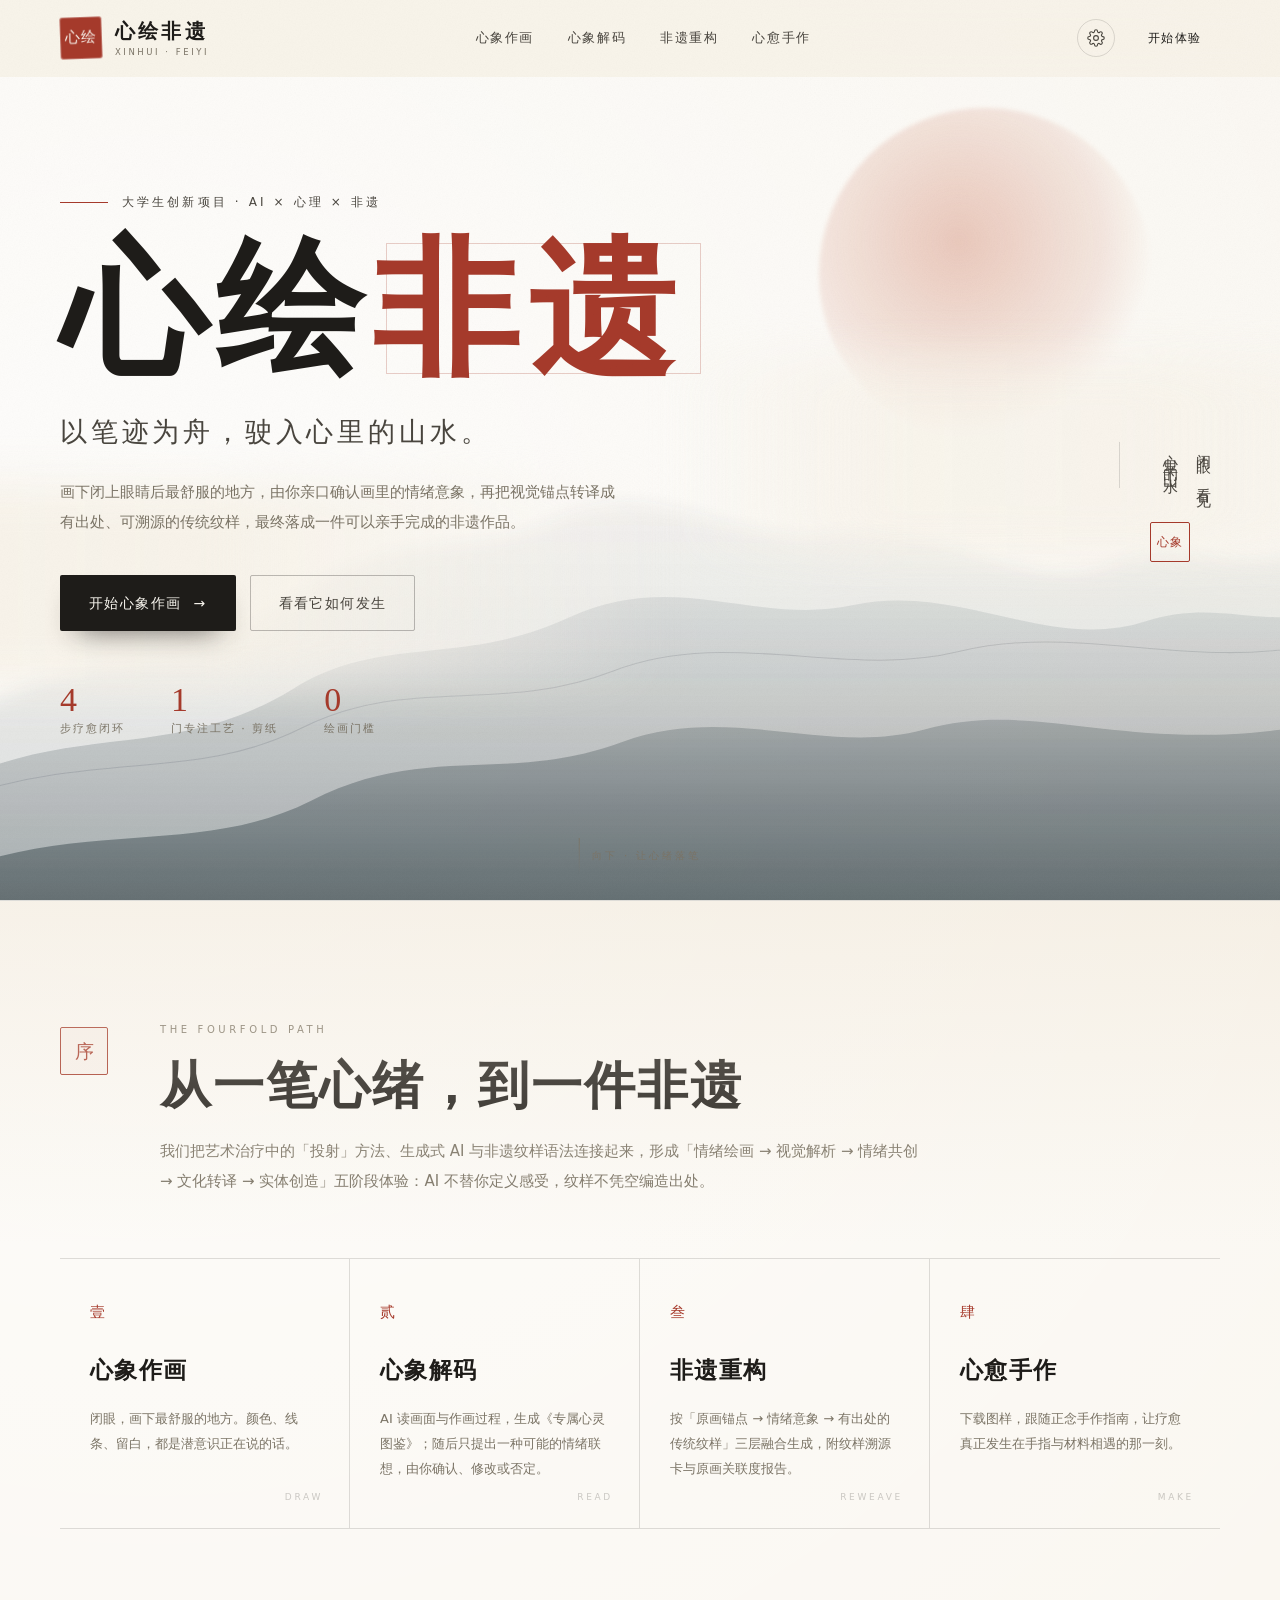
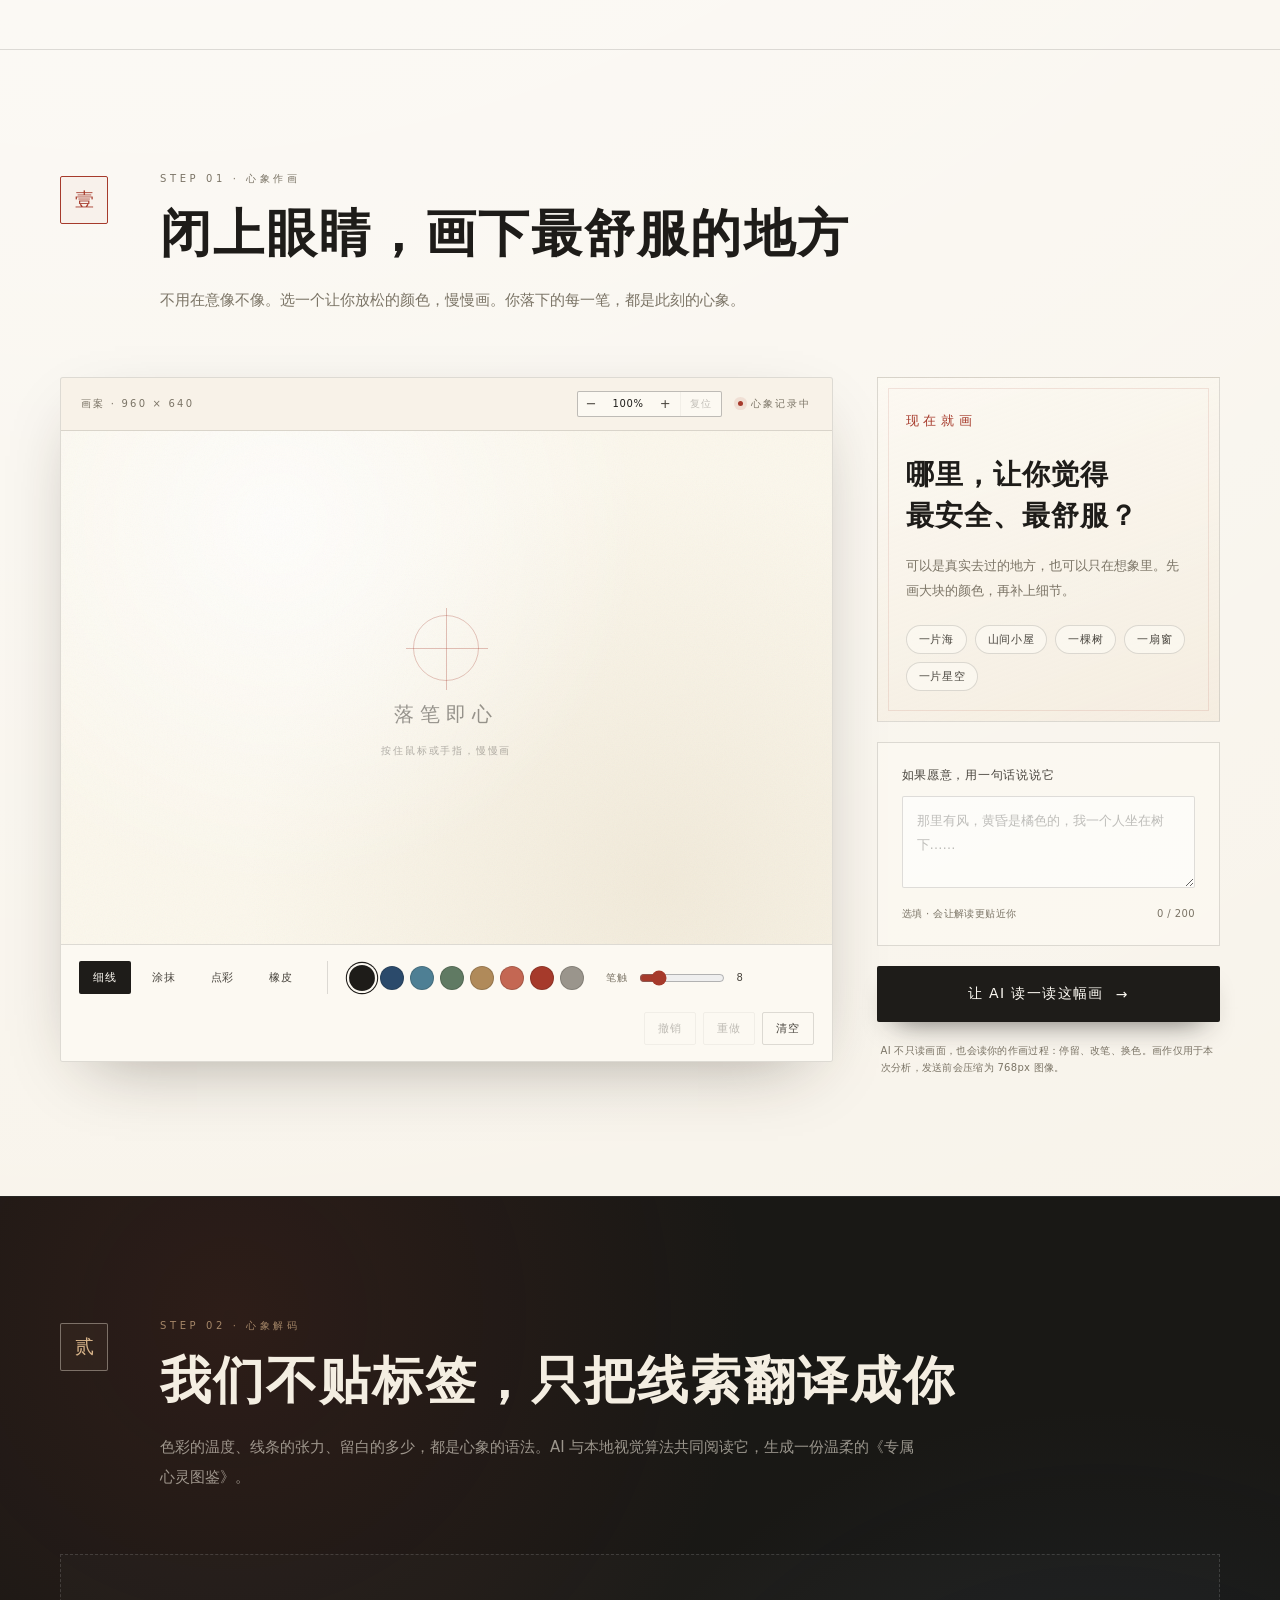
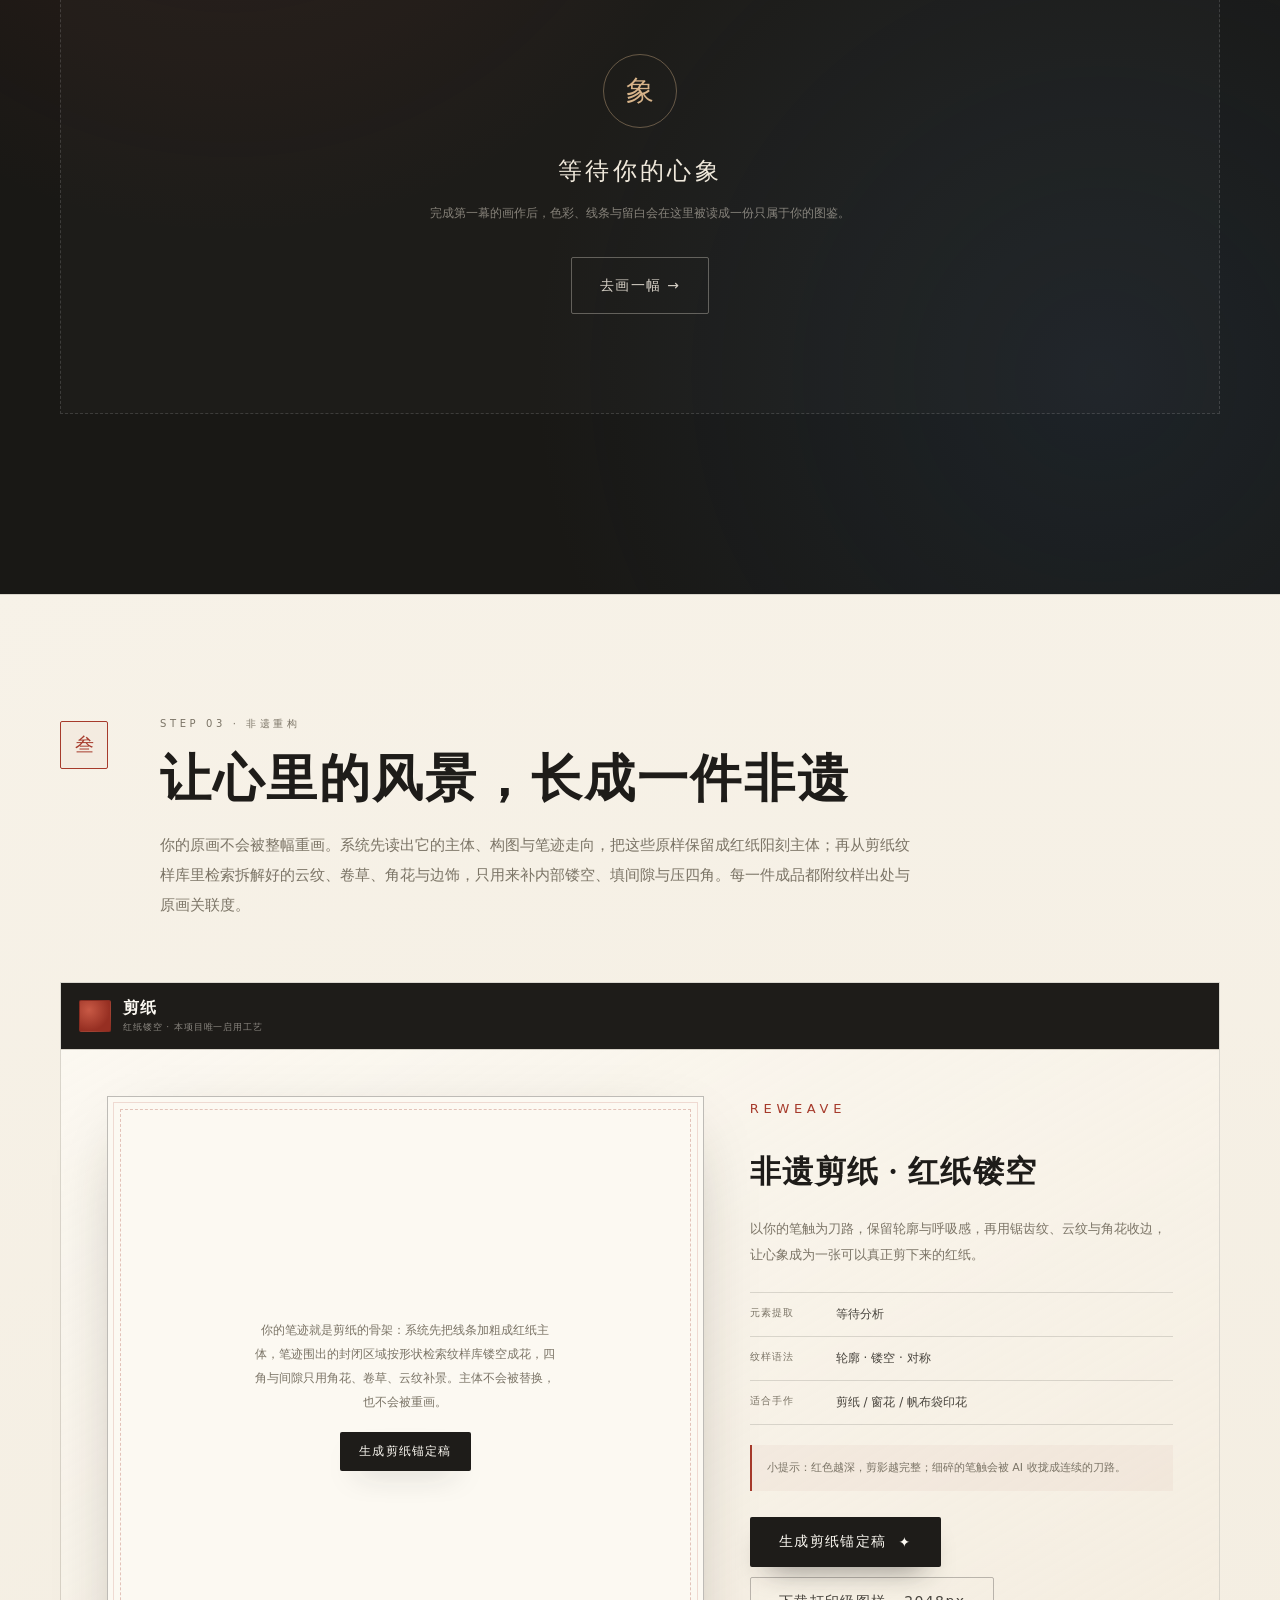
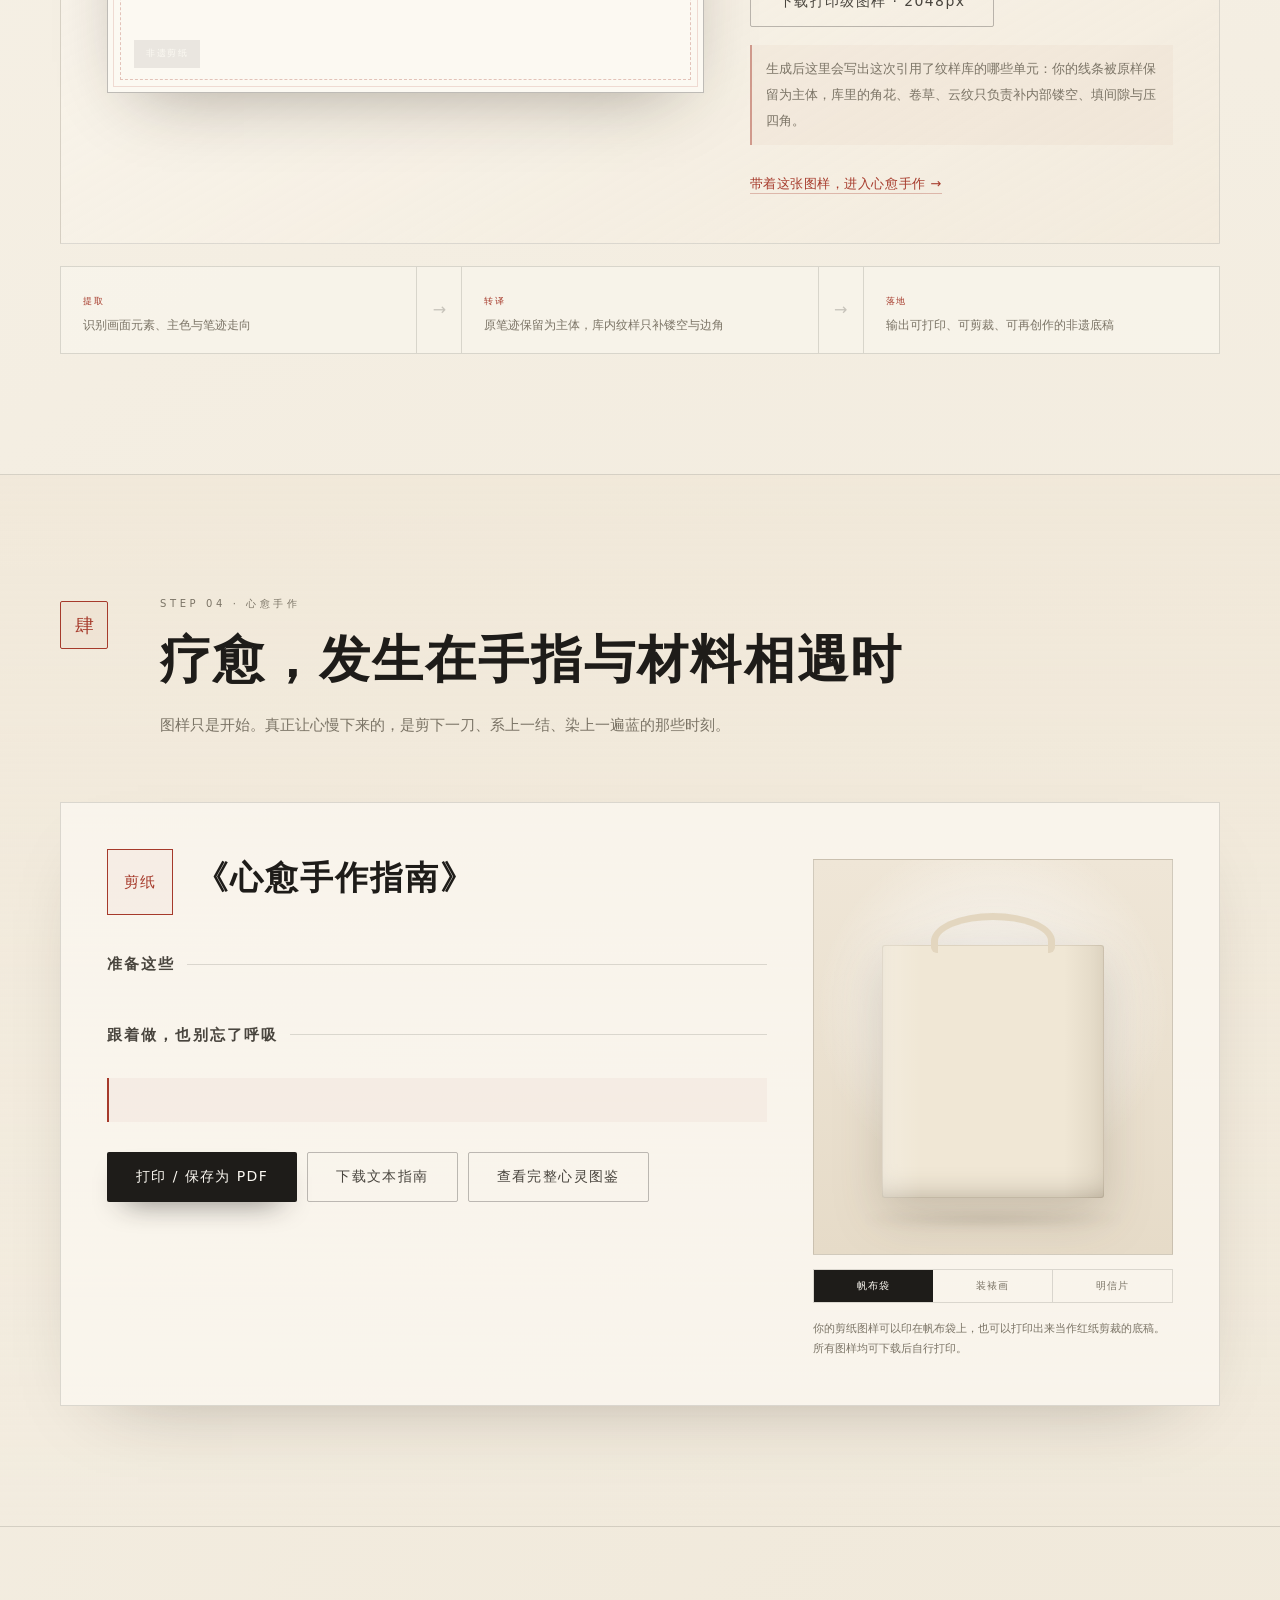
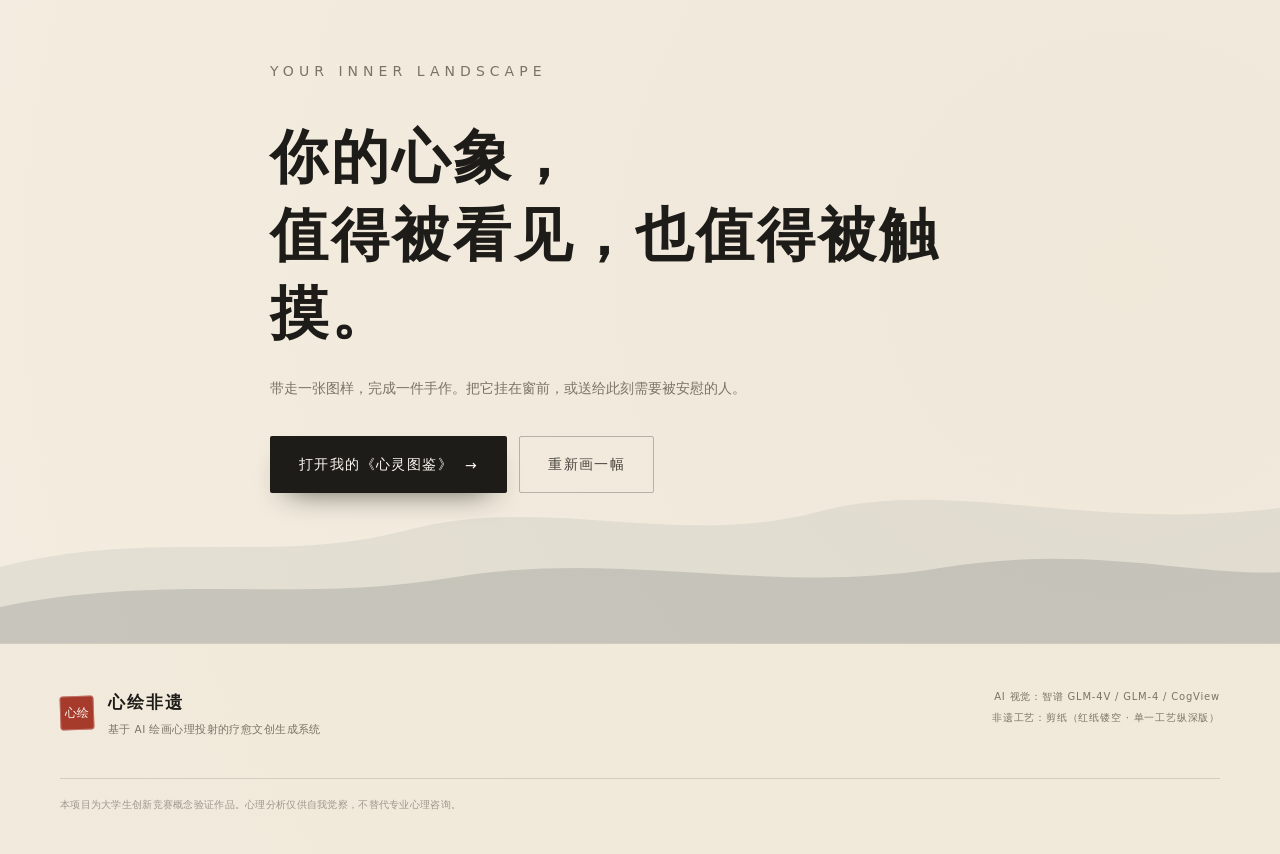
==== commit bf695a0e: "重构剪纸转译：主体只取自用户笔迹，纹样库仅做镂空与边角装饰 - 新增纹样库 motifdb.js：21 个可溯源纹样单元，按六维权重检索 - 新增锚定引擎 papercut.js：笔迹成主体、封闭区域" ====
--- a/index.html
+++ b/index.html
@@ -7,7 +7,7 @@
 <meta name="description" content="心绘非遗：画下闭眼后最舒服的地方，由你确认画里的情绪意象，再把视觉锚点转译成有出处的传统剪纸纹样，生成可放大绘制、可打印剪裁的非遗剪纸图样与心愈手作指南。">
 <meta name="theme-color" content="#F7F2E8">
 <link rel="icon" href="data:image/svg+xml,%3Csvg xmlns='http://www.w3.org/2000/svg' viewBox='0 0 64 64'%3E%3Crect width='64' height='64' rx='10' fill='%23A63A2B'/%3E%3Ctext x='32' y='43' font-size='32' text-anchor='middle' fill='%23F7F2E8' font-family='serif'%3E%E5%BF%83%3C/text%3E%3C/svg%3E">
-<link rel="stylesheet" href="assets/css/style.css?v=e7c9d10">
+<link rel="stylesheet" href="assets/css/style.css?v=b1a9f4d">
 </head>
 <body>
 <div class="grain" aria-hidden="true"></div>
@@ -360,7 +360,7 @@
         <div>
           <p class="kicker">STEP 03 · 非遗重构</p>
           <h2>让心里的风景，长成一件非遗</h2>
-          <p class="lead">你的画可能很简单，但 AI 不会直接把它贴上去。系统先读懂构图与元素，再用生成式模型二创成细节完整的剪纸纹样，最后把你的原笔迹轻轻叠回画面。本版只保留剪纸一门工艺，把「读懂 → 转译 → 真的能剪出来」这一条路走完整。</p>
+          <p class="lead">你的原画不会被整幅重画。系统先读出它的主体、构图与笔迹走向，把这些原样保留成红纸阳刻主体；再从剪纸纹样库里检索拆解好的云纹、卷草、角花与边饰，只用来补内部镂空、填间隙与压四角。每一件成品都附纹样出处与原画关联度。</p>
         </div>
       </div>
 
@@ -375,13 +375,13 @@
 
         <div class="craft-stage">
           <div class="craft-frame">
-            <img id="aiCraftImg" alt="AI 二创非遗作品" hidden>
+            <img id="aiCraftImg" alt="剪纸锚定稿" hidden>
             <canvas id="aiInkOverlay" aria-hidden="true" hidden></canvas>
             <span class="craft-badge" id="craftBadge">非遗剪纸</span>
-            <div class="craft-loading" id="craftLoading" hidden><i></i><span>AI 正在重绘纹样…</span></div>
+            <div class="craft-loading" id="craftLoading" hidden><i></i><span>正在读取你的原画…</span></div>
             <div class="ai-craft-empty" id="aiCraftEmpty">
-              <p>AI 会先读懂你线条里的潜意识，联想出一个具象意象，再用繁复的非遗纹样补满线条之间的空白，整幅重构为一件展品，最后把你的原笔迹轻轻叠回作为骨架。</p>
-              <button id="aiCraftEmptyBtn" class="btn btn-primary btn-small" type="button">生成 AI 非遗二创</button>
+              <p>你的笔迹就是剪纸的骨架：系统先把线条加粗成红纸主体，笔迹围出的封闭区域按形状检索纹样库镂空成花，四角与间隙只用角花、卷草、云纹补景。主体不会被替换，也不会被重画。</p>
+              <button id="aiCraftEmptyBtn" class="btn btn-primary btn-small" type="button">生成剪纸锚定稿</button>
             </div>
           </div>
           <aside class="craft-info">
@@ -395,10 +395,30 @@
             </dl>
             <div class="craft-note" id="craftNote">小提示：红色越深，剪影越完整；细碎的笔触会被 AI 收拢成连续的刀路。</div>
             <div class="craft-actions">
-              <button id="aiRedraw" class="btn btn-primary" type="button"><span>AI 二创当前工艺</span><i>✦</i></button>
+              <button id="aiRedraw" class="btn btn-primary" type="button"><span>生成剪纸锚定稿</span><i>✦</i></button>
               <button id="downloadPattern" class="btn btn-ghost" type="button">下载打印级图样 · 2048px</button>
             </div>
-            <p class="ai-redraw-note" id="aiRedrawNote">生成后这里会写出 AI 读到的意象与工艺：它把你的线条当作主骨架，用祥云纹、缠枝纹、回字纹填满空白，再以该工艺的材质与光影成画。</p>
+            <p class="ai-redraw-note" id="aiRedrawNote">生成后这里会写出这次引用了纹样库的哪些单元：你的线条被原样保留为主体，库里的角花、卷草、云纹只负责补内部镂空、填间隙与压四角。</p>
+
+            <!-- 原画锚定报告：纹样来源与原画关联度全部由本地引擎确定性计算，
+                 不依赖图像模型，因此 AI 不可用时依然完整可读。 -->
+            <div class="anchor-panel" id="anchorPanel" hidden>
+              <div class="anchor-head">
+                <span class="lang-no">ANCHORED COMPOSITION</span>
+                <h4>原画锚定报告</h4>
+                <p class="micro" id="anchorSummary"></p>
+              </div>
+              <div class="anchor-score">
+                <strong id="anchorTotal">—</strong>
+                <div>
+                  <span>原画关联度</span>
+                  <ul class="anchor-metrics" id="anchorMetrics"></ul>
+                </div>
+              </div>
+              <h5 class="anchor-sub">本次引用的纹样单元</h5>
+              <ol class="anchor-units" id="anchorUnits"></ol>
+              <div class="anchor-keep" id="anchorKeep"></div>
+            </div>
 
             <!-- 纹样溯源卡 + 原画关联度报告：由本地知识库确定性生成，
                  AI 不可用时同样完整可用，出处只取自《剪纸.pdf》。 -->
@@ -418,8 +438,8 @@
             </div>
 
             <div class="ai-art-meta" id="aiArtMeta" hidden>
-              <span id="aiArtTitle">AI 二创 · 保留原构图</span>
-              <a href="#" id="aiArtDownload" hidden>下载 AI 二创稿 ↓</a>
+              <span id="aiArtTitle">剪纸锚定稿 · 保留原构图</span>
+              <a href="#" id="aiArtDownload" hidden>下载剪纸锚定稿 ↓</a>
             </div>
             <button id="toGuide" class="link-btn" type="button">带着这张图样，进入心愈手作 →</button>
           </aside>
@@ -428,7 +448,7 @@
         <div class="mapping-row">
           <div class="mapping-step"><span>提取</span><p>识别画面元素、主色与笔迹走向</p></div>
           <div class="mapping-arrow">→</div>
-          <div class="mapping-step"><span>转译</span><p>AI 读出意象，用非遗纹样补满空白并整幅重构</p></div>
+          <div class="mapping-step"><span>转译</span><p>原笔迹保留为主体，库内纹样只补镂空与边角</p></div>
           <div class="mapping-arrow">→</div>
           <div class="mapping-step"><span>落地</span><p>输出可打印、可剪裁、可再创作的非遗底稿</p></div>
         </div>
@@ -695,14 +715,16 @@
 
 <div class="toast" id="toast" role="status" aria-live="polite"></div>
 
-<script src="assets/js/config.js?v=e7c9d10"></script>
-<script src="assets/js/paint.js?v=e7c9d10"></script>
-<script src="assets/js/analyze.js?v=e7c9d10"></script>
-<script src="assets/js/craft.js?v=e7c9d10"></script>
-<script src="assets/js/knowledge.js?v=e7c9d10"></script>
-<script src="assets/js/heritage.js?v=e7c9d10"></script>
-<script src="assets/js/ai.js?v=e7c9d10"></script>
-<script src="assets/js/report.js?v=e7c9d10"></script>
-<script src="assets/js/app.js?v=e7c9d10"></script>
+<script src="assets/js/config.js?v=b1a9f4d"></script>
+<script src="assets/js/paint.js?v=b1a9f4d"></script>
+<script src="assets/js/analyze.js?v=b1a9f4d"></script>
+<script src="assets/js/craft.js?v=b1a9f4d"></script>
+<script src="assets/js/knowledge.js?v=b1a9f4d"></script>
+<script src="assets/js/heritage.js?v=b1a9f4d"></script>
+<script src="assets/js/motifdb.js?v=b1a9f4d"></script>
+<script src="assets/js/papercut.js?v=b1a9f4d"></script>
+<script src="assets/js/ai.js?v=b1a9f4d"></script>
+<script src="assets/js/report.js?v=b1a9f4d"></script>
+<script src="assets/js/app.js?v=b1a9f4d"></script>
 </body>
 </html>
--- a/assets/css/style.css
+++ b/assets/css/style.css
@@ -2532,6 +2532,90 @@
   background: var(--paper-light);
   border-radius: 2px;
 }
+
+/* ---- 原画锚定报告 ---- */
+.anchor-panel {
+  margin: 16px 0 4px;
+  padding: 20px 22px;
+  border: 1px solid var(--line-strong);
+  background: linear-gradient(180deg, var(--paper-light), var(--paper-warm));
+  border-radius: 2px;
+}
+.anchor-panel .lang-no {
+  display: block;
+  font-size: 9px;
+  letter-spacing: 0.2em;
+  color: var(--ink-mute);
+}
+.anchor-panel h4 {
+  margin: 8px 0 6px;
+  font-family: var(--serif);
+  font-size: 16px;
+  font-weight: 500;
+}
+.anchor-panel .micro { margin: 0 0 14px; font-size: 10.5px; line-height: 1.8; color: var(--ink-mute); }
+.anchor-score {
+  display: flex;
+  align-items: center;
+  gap: 16px;
+  padding: 12px 0 14px;
+  border-top: 1px solid var(--line);
+  border-bottom: 1px solid var(--line);
+}
+.anchor-score > strong {
+  font-family: var(--serif);
+  font-size: 40px;
+  line-height: 1;
+  font-weight: 500;
+  color: var(--red);
+}
+.anchor-score > strong::after {
+  content: "分";
+  font-size: 11px;
+  color: var(--ink-mute);
+  margin-left: 3px;
+}
+.anchor-score > div > span { font-size: 10px; letter-spacing: 0.08em; color: var(--ink-mute); }
+.anchor-metrics {
+  display: flex;
+  flex-wrap: wrap;
+  gap: 4px 16px;
+  margin: 6px 0 0;
+  padding: 0;
+  list-style: none;
+}
+.anchor-metrics li { font-size: 10.5px; color: var(--ink-soft); }
+.anchor-metrics b { font-weight: 600; color: var(--ink); }
+.anchor-sub {
+  margin: 16px 0 8px;
+  font-size: 10px;
+  letter-spacing: 0.1em;
+  font-weight: 500;
+  color: var(--ink-mute);
+}
+.anchor-units { margin: 0; padding-left: 18px; }
+.anchor-units li {
+  font-size: 10.5px;
+  line-height: 1.8;
+  color: var(--ink-soft);
+  padding: 3px 0;
+}
+.anchor-units li b { font-weight: 600; color: var(--ink); }
+.anchor-units li em {
+  font-style: normal;
+  display: block;
+  font-size: 9.5px;
+  color: var(--ink-mute);
+}
+.anchor-keep {
+  margin-top: 12px;
+  padding-top: 10px;
+  border-top: 1px dashed var(--line);
+  font-size: 10px;
+  line-height: 1.85;
+  color: var(--ink-mute);
+}
+.anchor-keep b { color: var(--ink-soft); font-weight: 600; }
 .heritage-card .lang-no {
   display: block;
   font-size: 9px;
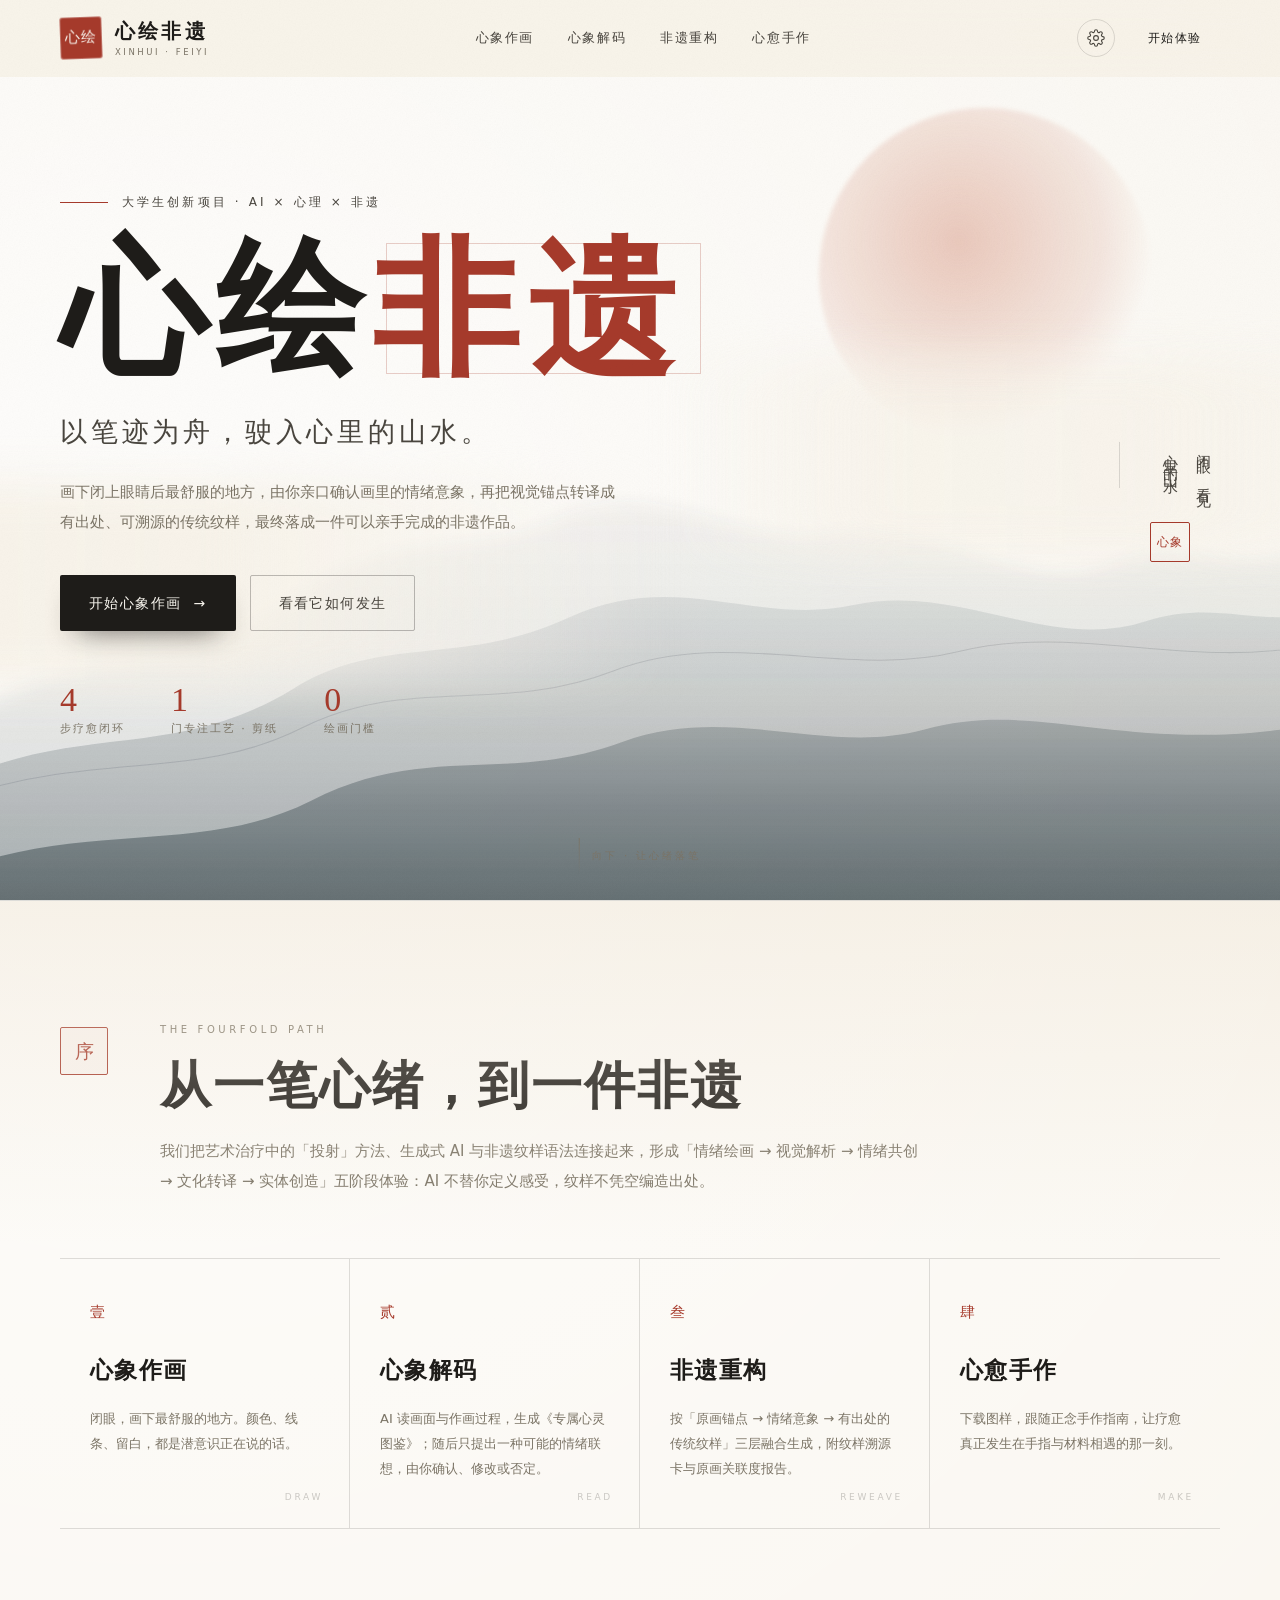
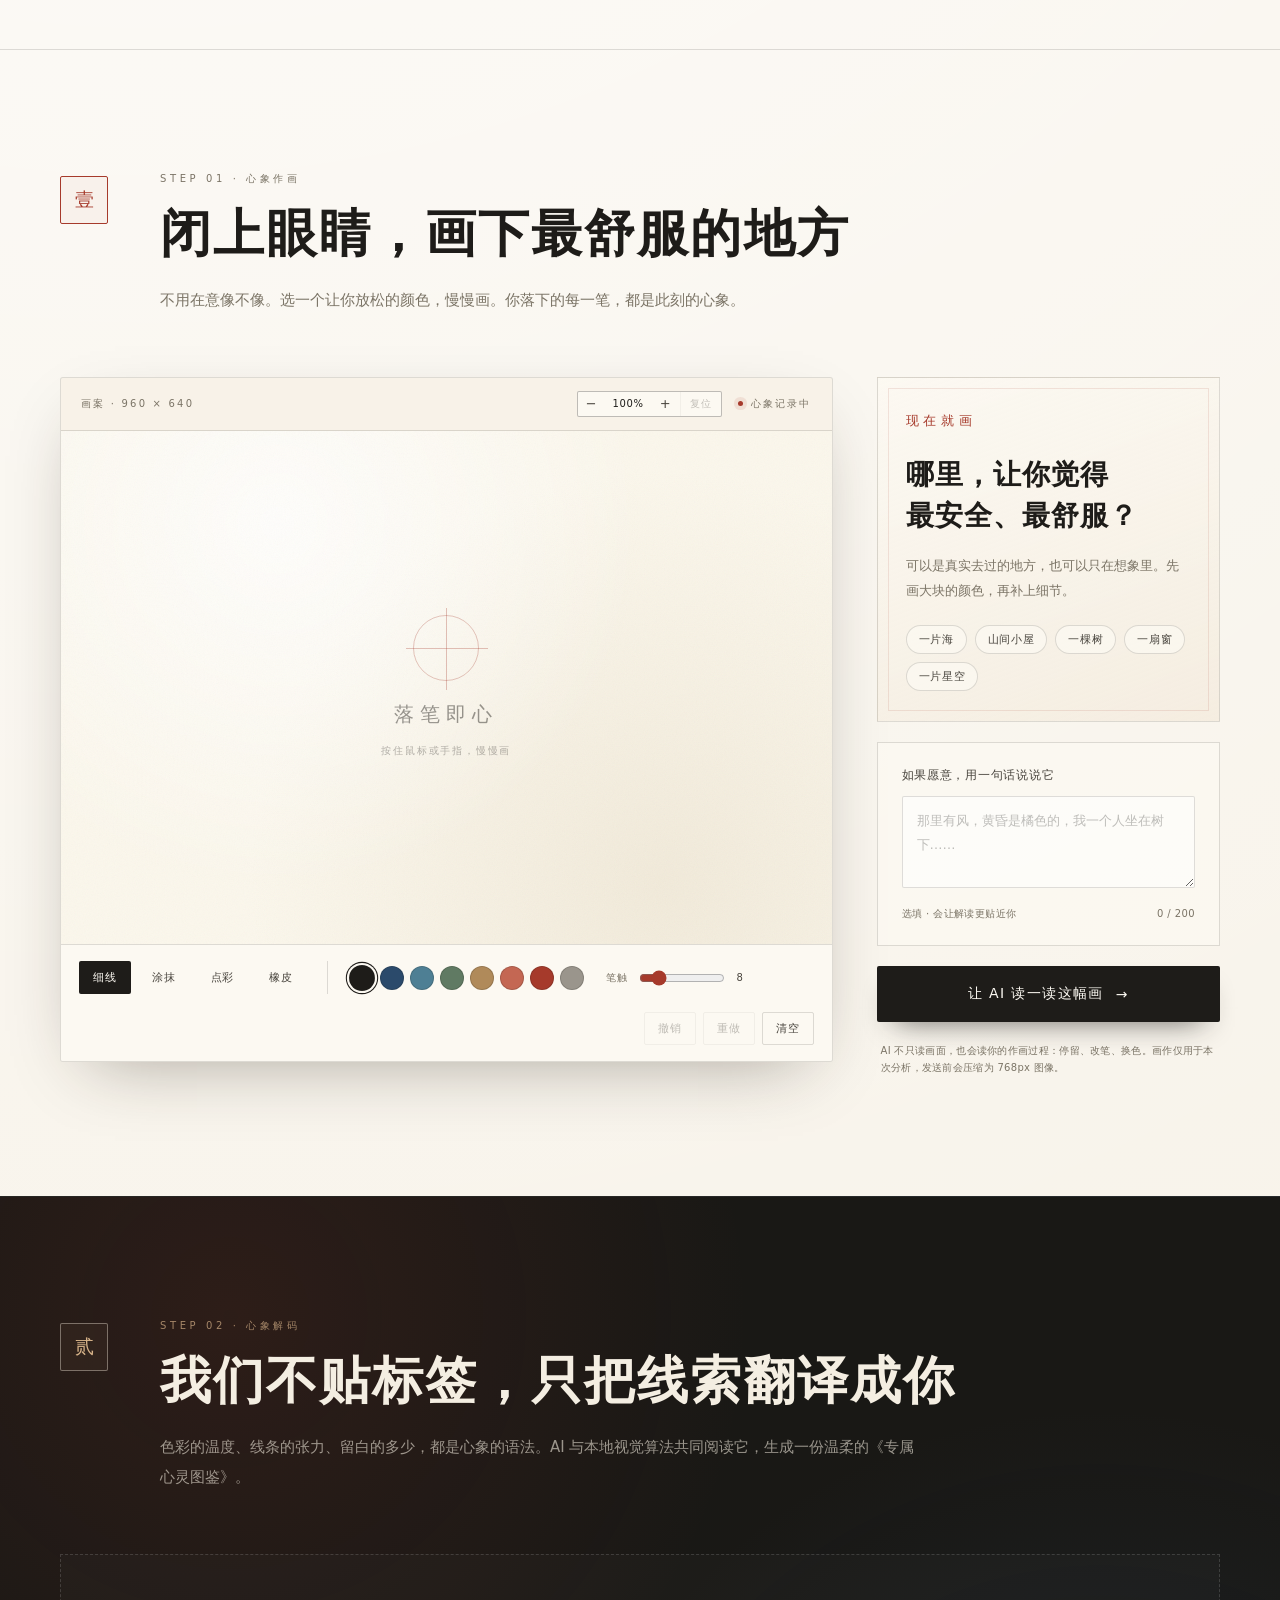
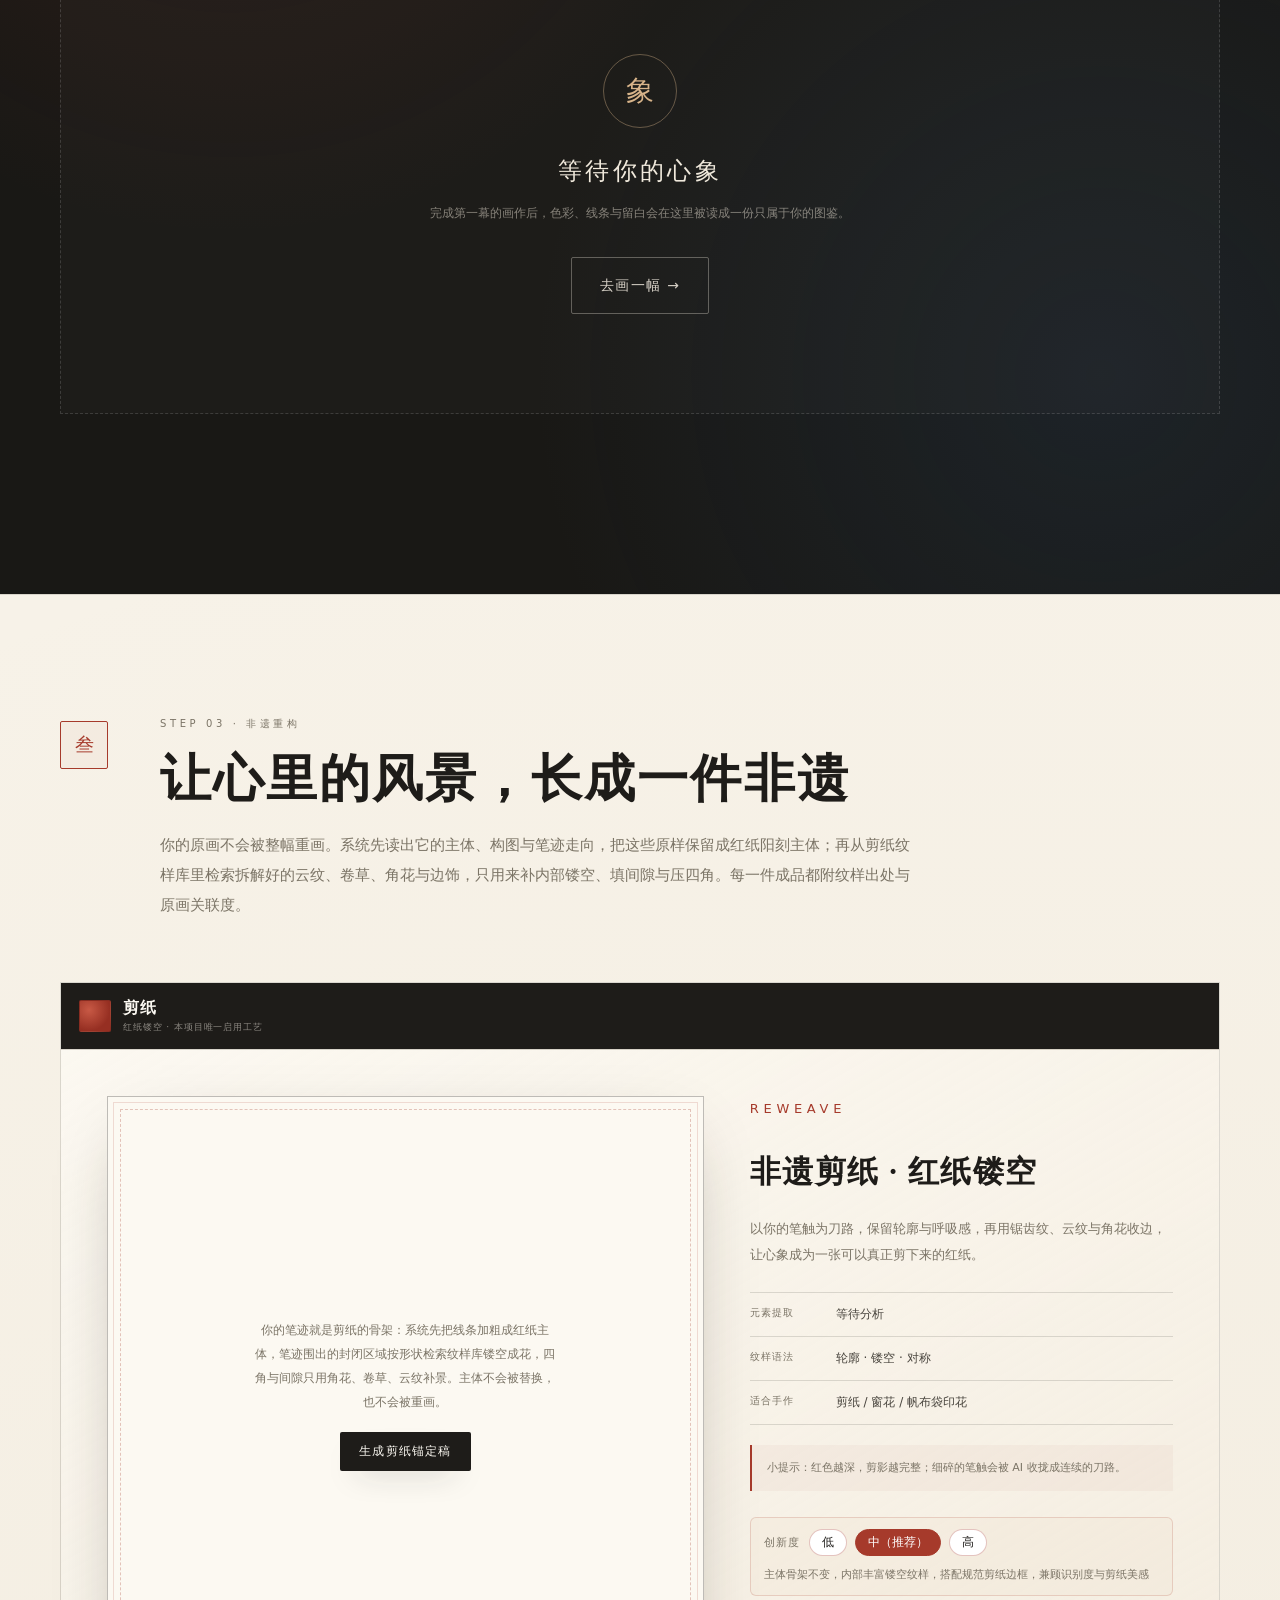
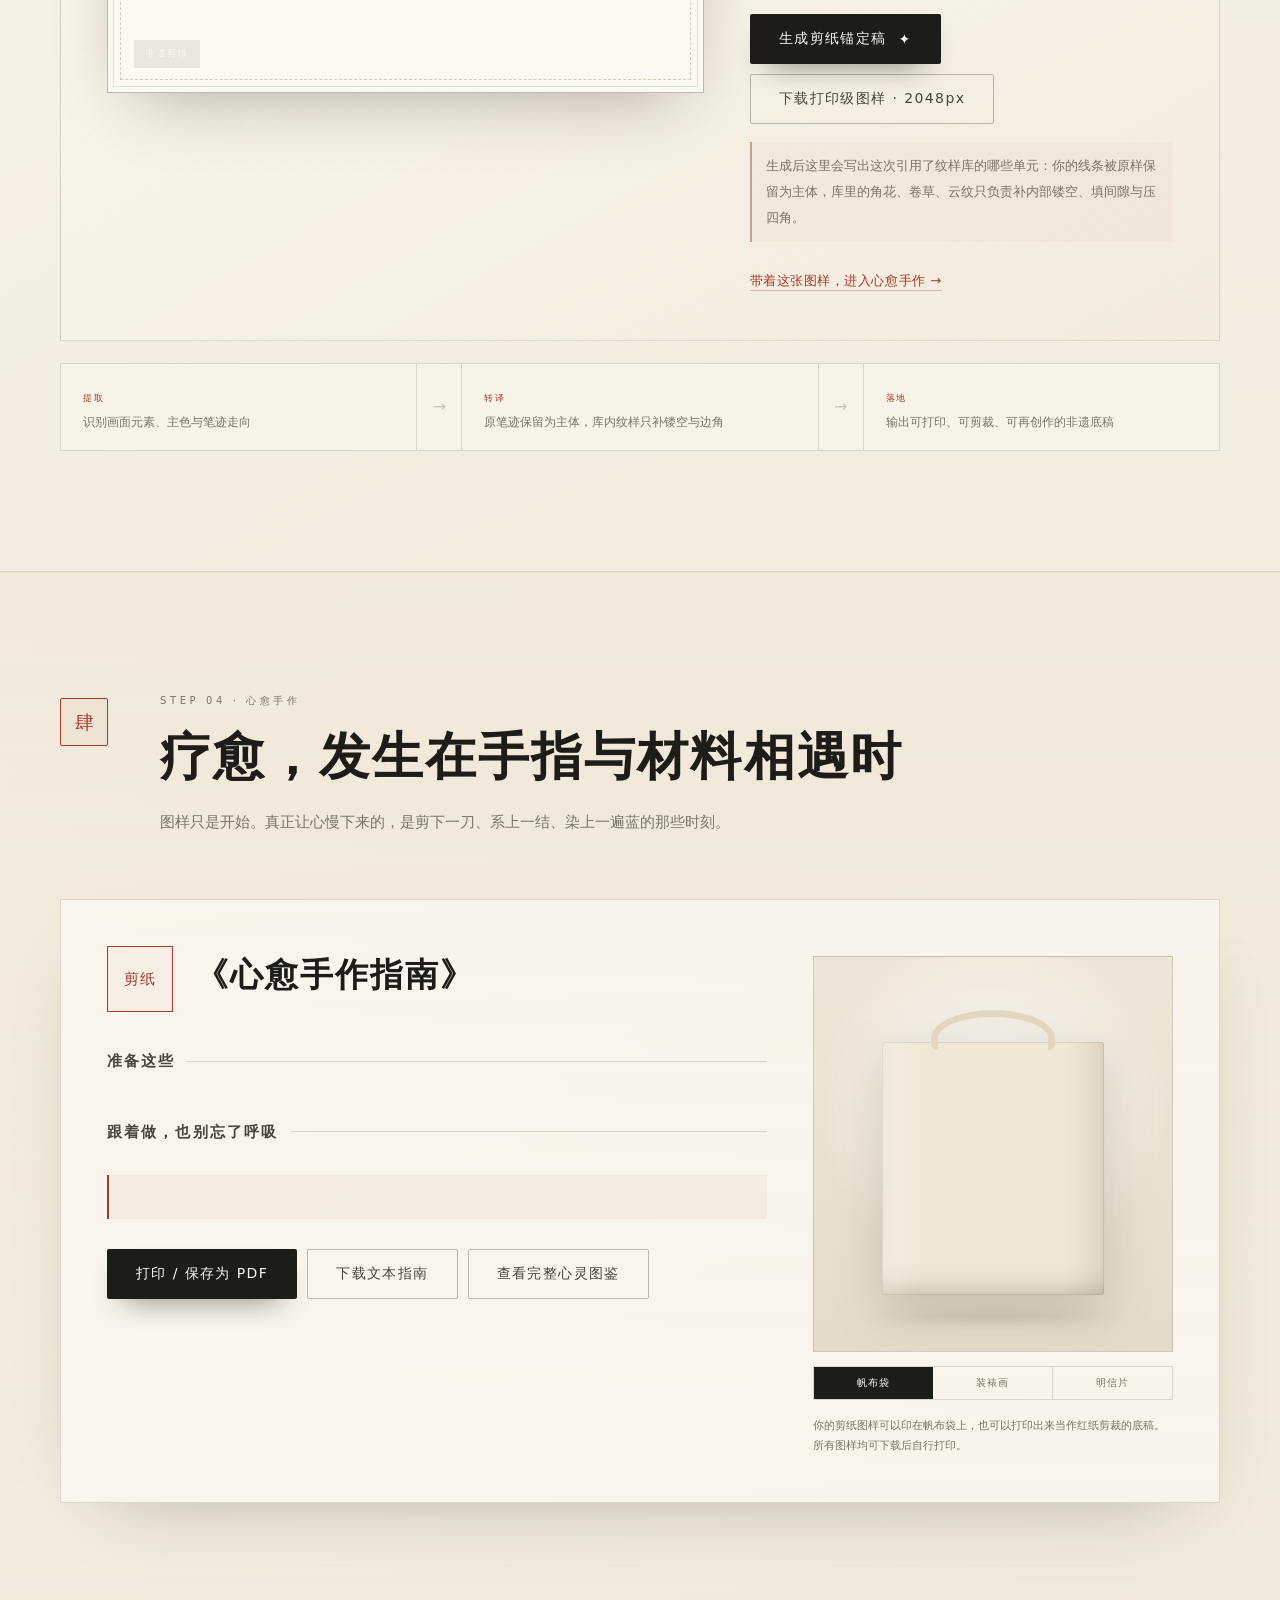
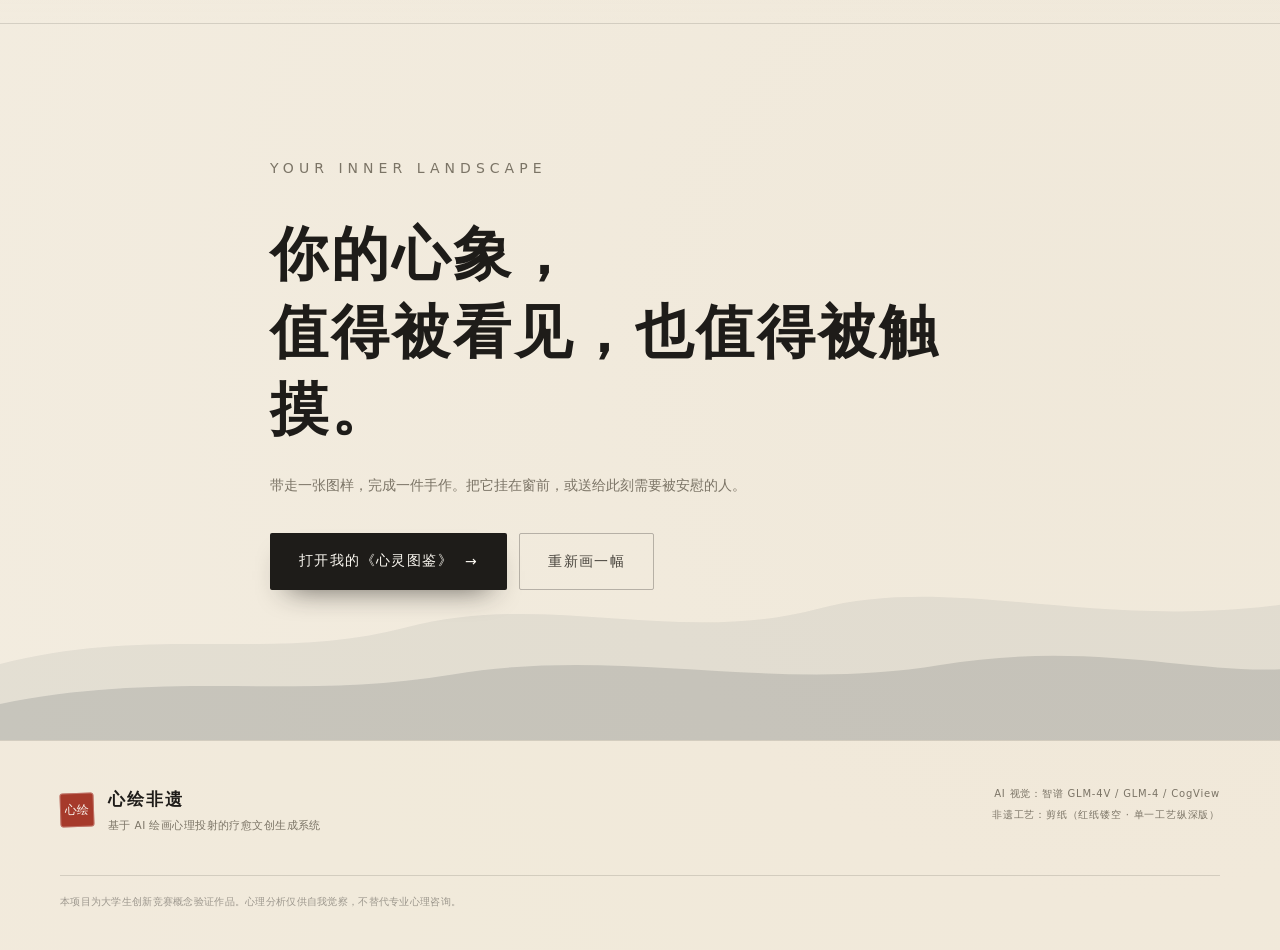
==== commit a8089026: "剪纸引擎增加创新度档位与线条转译；心理报告重构为六层心灵图鉴 剪纸引擎： - 新增 low/medium/high 三档创新度，控制线条转译密度、间隙点缀数量、镂空丰富度 - 开环长线沿轨迹铺剪纸纹样" ====
--- a/index.html
+++ b/index.html
@@ -7,7 +7,7 @@
 <meta name="description" content="心绘非遗：画下闭眼后最舒服的地方，由你确认画里的情绪意象，再把视觉锚点转译成有出处的传统剪纸纹样，生成可放大绘制、可打印剪裁的非遗剪纸图样与心愈手作指南。">
 <meta name="theme-color" content="#F7F2E8">
 <link rel="icon" href="data:image/svg+xml,%3Csvg xmlns='http://www.w3.org/2000/svg' viewBox='0 0 64 64'%3E%3Crect width='64' height='64' rx='10' fill='%23A63A2B'/%3E%3Ctext x='32' y='43' font-size='32' text-anchor='middle' fill='%23F7F2E8' font-family='serif'%3E%E5%BF%83%3C/text%3E%3C/svg%3E">
-<link rel="stylesheet" href="assets/css/style.css?v=b1a9f4d">
+<link rel="stylesheet" href="assets/css/style.css?v=f4a91e7">
 </head>
 <body>
 <div class="grain" aria-hidden="true"></div>
@@ -394,6 +394,13 @@
               <div><dt>适合手作</dt><dd id="craftUse">剪纸 / 窗花 / 帆布袋印花</dd></div>
             </dl>
             <div class="craft-note" id="craftNote">小提示：红色越深，剪影越完整；细碎的笔触会被 AI 收拢成连续的刀路。</div>
+            <div class="innovation-picker" id="innovationPicker" role="group" aria-label="剪纸创新度档位">
+              <span class="ip-label">创新度</span>
+              <button class="ip-btn" data-innovation="low" type="button">低</button>
+              <button class="ip-btn active" data-innovation="medium" type="button">中（推荐）</button>
+              <button class="ip-btn" data-innovation="high" type="button">高</button>
+              <em class="ip-hint" id="innovationHint">主体骨架不变，内部丰富镂空纹样，搭配规范剪纸边框，兼顾识别度与剪纸美感</em>
+            </div>
             <div class="craft-actions">
               <button id="aiRedraw" class="btn btn-primary" type="button"><span>生成剪纸锚定稿</span><i>✦</i></button>
               <button id="downloadPattern" class="btn btn-ghost" type="button">下载打印级图样 · 2048px</button>
@@ -594,36 +601,14 @@
         <div class="report-caveat" id="reportCaveat" hidden></div>
       </section>
 
-      <section class="report-section">
-        <h3><span>01</span>色彩的语言</h3>
-        <p id="reportColor"></p>
-        <div class="report-palette" id="reportPalette"></div>
-      </section>
-
-      <section class="report-section">
-        <h3><span>02</span>线条与张力</h3>
-        <p id="reportLine"></p>
-      </section>
-
-      <section class="report-section">
-        <h3><span>03</span>空间与留白</h3>
-        <p id="reportSpace"></p>
-      </section>
-
-      <section class="report-section report-dynamics">
-        <h3><span>03B</span>完形与视觉动力</h3>
-        <p class="report-dynamics-note">本板块综合 Jung 曼陀罗理论（自性化/中心性/四象限/完形）、Arnheim《艺术与视知觉》视觉动力（重心/平衡/运动）、Koch 树木与 Machover 画人测验的「画面大小-笔触力度-自我力量」逻辑，对抽象涂画做迁移解读。</p>
-        <p id="reportDynamics"></p>
-      </section>
-
-      <section class="report-section">
-        <h3><span>04</span>作画过程印记</h3>
-        <p id="reportProcess"></p>
-        <div class="report-process" id="reportProcessChips"></div>
+      <section class="report-section report-layers">
+        <h3><span>04</span>六层心灵图鉴</h3>
+        <p class="report-feats-note">严格遵循「先客观观测、再投射解读」的顺序，依托《心理画》《中学生绘画心理应用手册》《色彩心理学》等文献知识库；仅作绘画投射倾向参考，不作心理疾病确诊。</p>
+        <div id="reportLayers"></div>
       </section>
 
       <section class="report-section report-prescription">
-        <h3><span>05</span>此刻心情与心象处方</h3>
+        <h3><span>05</span>心象处方</h3>
         <p id="reportMood"></p>
         <div class="report-rx">
           <h4 id="reportRegName"></h4>
@@ -715,16 +700,16 @@
 
 <div class="toast" id="toast" role="status" aria-live="polite"></div>
 
-<script src="assets/js/config.js?v=b1a9f4d"></script>
-<script src="assets/js/paint.js?v=b1a9f4d"></script>
-<script src="assets/js/analyze.js?v=b1a9f4d"></script>
-<script src="assets/js/craft.js?v=b1a9f4d"></script>
-<script src="assets/js/knowledge.js?v=b1a9f4d"></script>
-<script src="assets/js/heritage.js?v=b1a9f4d"></script>
-<script src="assets/js/motifdb.js?v=b1a9f4d"></script>
-<script src="assets/js/papercut.js?v=b1a9f4d"></script>
-<script src="assets/js/ai.js?v=b1a9f4d"></script>
-<script src="assets/js/report.js?v=b1a9f4d"></script>
-<script src="assets/js/app.js?v=b1a9f4d"></script>
+<script src="assets/js/config.js?v=f4a91e7"></script>
+<script src="assets/js/paint.js?v=f4a91e7"></script>
+<script src="assets/js/analyze.js?v=f4a91e7"></script>
+<script src="assets/js/craft.js?v=f4a91e7"></script>
+<script src="assets/js/knowledge.js?v=f4a91e7"></script>
+<script src="assets/js/heritage.js?v=f4a91e7"></script>
+<script src="assets/js/motifdb.js?v=f4a91e7"></script>
+<script src="assets/js/papercut.js?v=f4a91e7"></script>
+<script src="assets/js/ai.js?v=f4a91e7"></script>
+<script src="assets/js/report.js?v=f4a91e7"></script>
+<script src="assets/js/app.js?v=f4a91e7"></script>
 </body>
 </html>
--- a/assets/css/style.css
+++ b/assets/css/style.css
@@ -1550,6 +1550,52 @@
 
 .craft-actions { display: flex; flex-wrap: wrap; gap: 10px; margin-bottom: 18px; }
 
+/* 创新度档位选择器 */
+.innovation-picker {
+  display: flex;
+  align-items: center;
+  flex-wrap: wrap;
+  gap: 8px;
+  margin-bottom: 18px;
+  padding: 11px 13px;
+  background: rgba(239, 229, 212, 0.35);
+  border: 1px solid rgba(166, 58, 43, 0.18);
+  border-radius: 6px;
+}
+.innovation-picker .ip-label {
+  font-size: 11px;
+  letter-spacing: 0.08em;
+  color: var(--ink-mute);
+  margin-right: 2px;
+}
+.innovation-picker .ip-btn {
+  border: 1px solid rgba(166, 58, 43, 0.3);
+  background: #fff;
+  color: var(--ink);
+  font-size: 11.5px;
+  padding: 5px 12px;
+  border-radius: 14px;
+  cursor: pointer;
+  transition: all 0.18s ease;
+}
+.innovation-picker .ip-btn:hover {
+  border-color: var(--red);
+  color: var(--red);
+}
+.innovation-picker .ip-btn.active {
+  background: var(--red);
+  color: #fff;
+  border-color: var(--red);
+}
+.innovation-picker .ip-hint {
+  width: 100%;
+  font-size: 10.5px;
+  line-height: 1.7;
+  color: var(--ink-mute);
+  margin-top: 2px;
+  font-style: normal;
+}
+
 .ai-redraw-note {
   margin: 0 0 16px;
   padding: 11px 14px;
@@ -2090,6 +2136,53 @@
   font-size: 13px;
   line-height: 2;
   color: var(--ink-soft);
+}
+
+/* 六层心灵图鉴 */
+.report-layer {
+  margin-bottom: 22px;
+  padding: 16px 18px;
+  background: rgba(166, 58, 43, 0.025);
+  border: 1px solid rgba(166, 58, 43, 0.12);
+  border-radius: 4px;
+}
+.report-layer-head {
+  display: flex;
+  align-items: baseline;
+  flex-wrap: wrap;
+  gap: 10px;
+  margin-bottom: 12px;
+  padding-bottom: 10px;
+  border-bottom: 1px dashed rgba(120, 100, 70, 0.25);
+}
+.report-layer-head .layer-num {
+  font-family: "Songti SC", STSong, serif;
+  font-size: 20px;
+  color: var(--red);
+  font-weight: 700;
+  line-height: 1;
+}
+.report-layer-head h4 {
+  margin: 0;
+  font-size: 15px;
+  color: var(--ink);
+}
+.report-layer-head em {
+  font-size: 11px;
+  color: var(--ink-mute);
+  font-style: normal;
+  width: 100%;
+  margin-top: -4px;
+}
+.report-layer-items {
+  margin: 0;
+  padding-left: 18px;
+}
+.report-layer-items li {
+  font-size: 13px;
+  line-height: 1.95;
+  color: var(--ink-soft);
+  margin-bottom: 6px;
 }
 @media (max-width: 720px) {
   .report-feats-list { grid-template-columns: 1fr; }
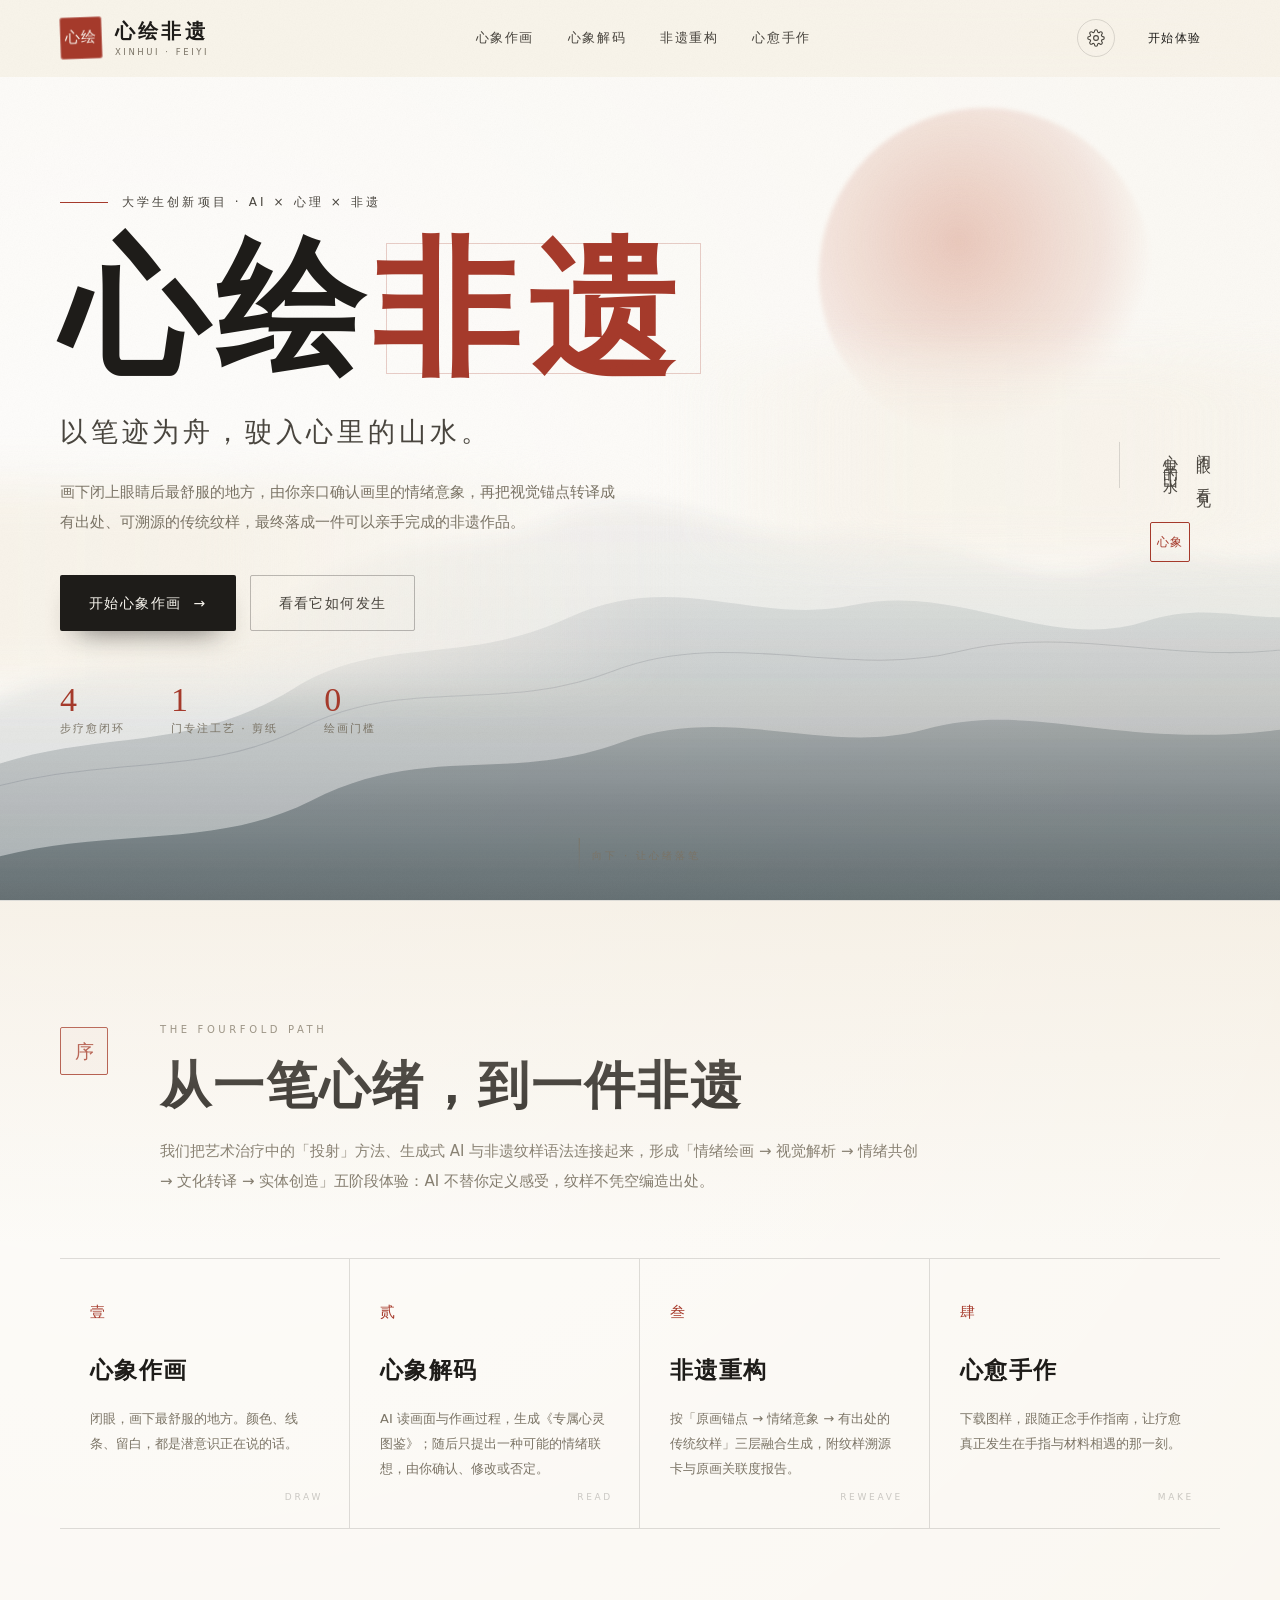
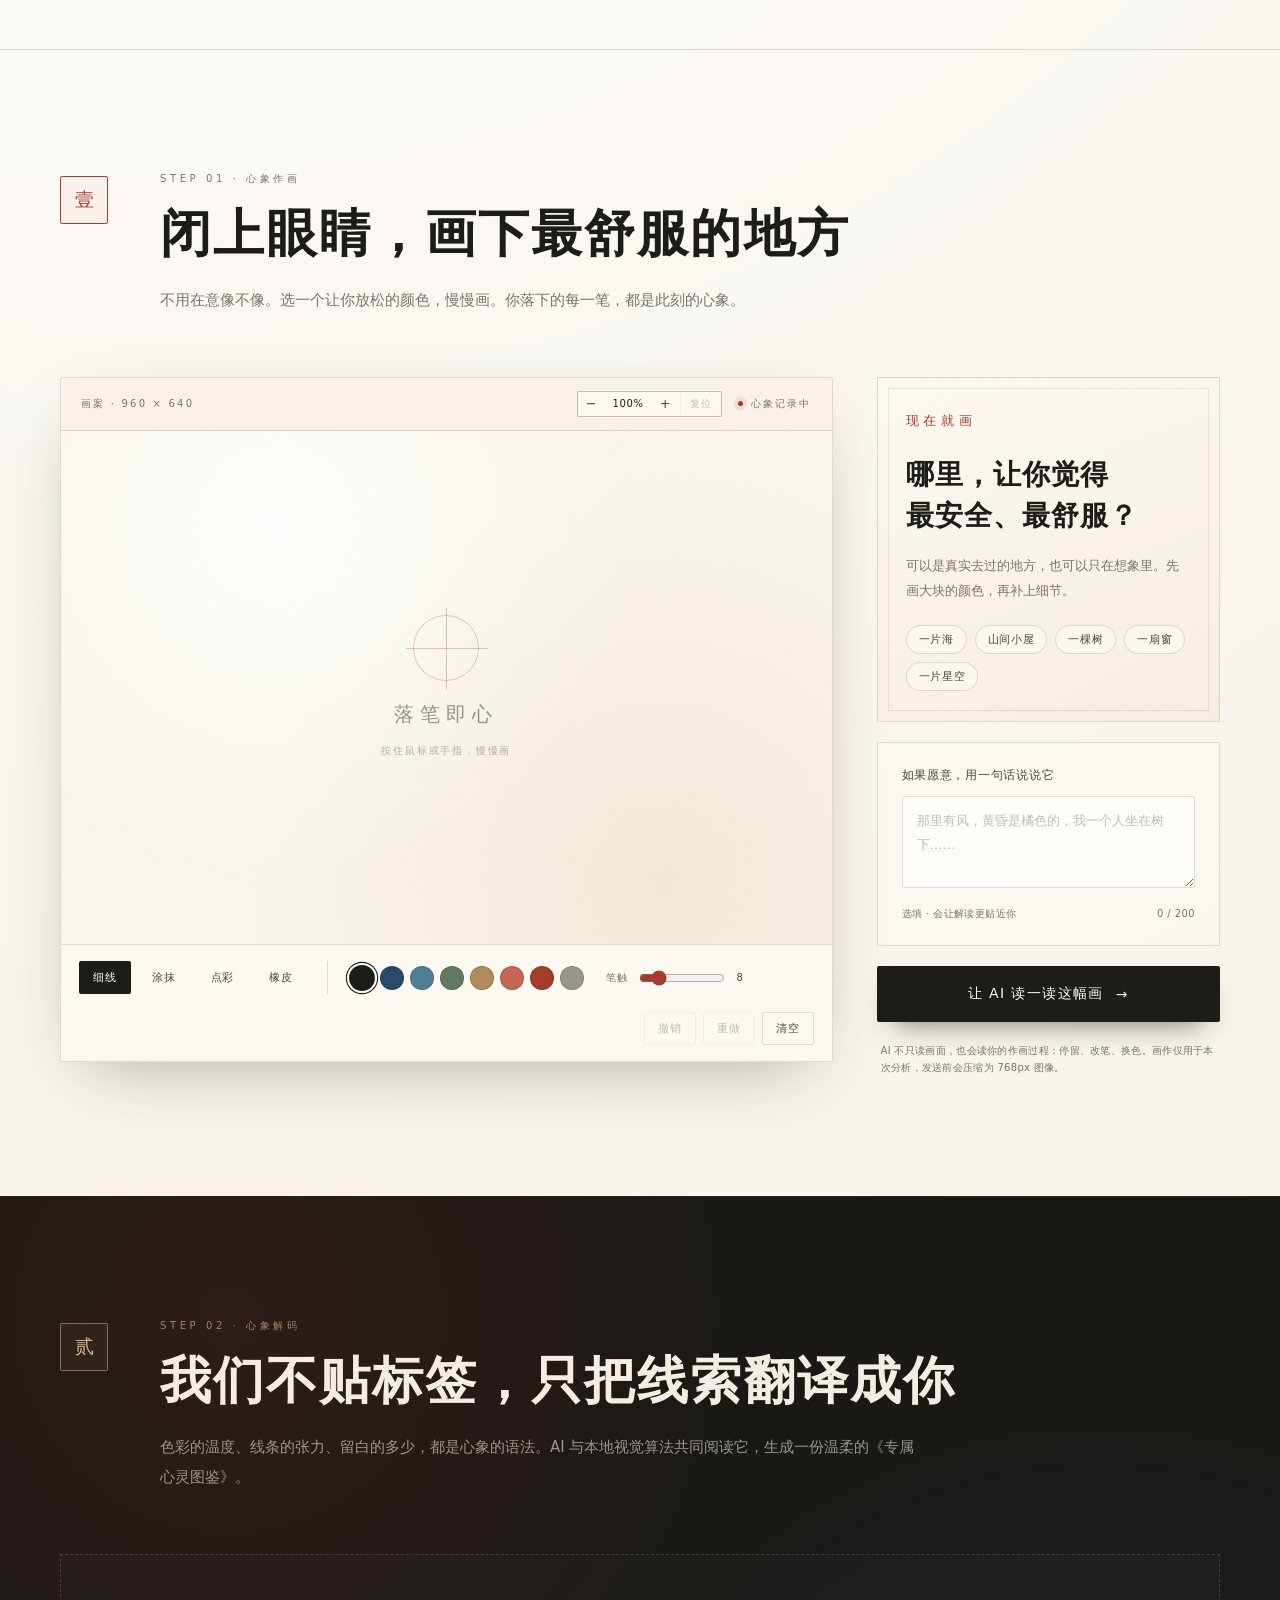
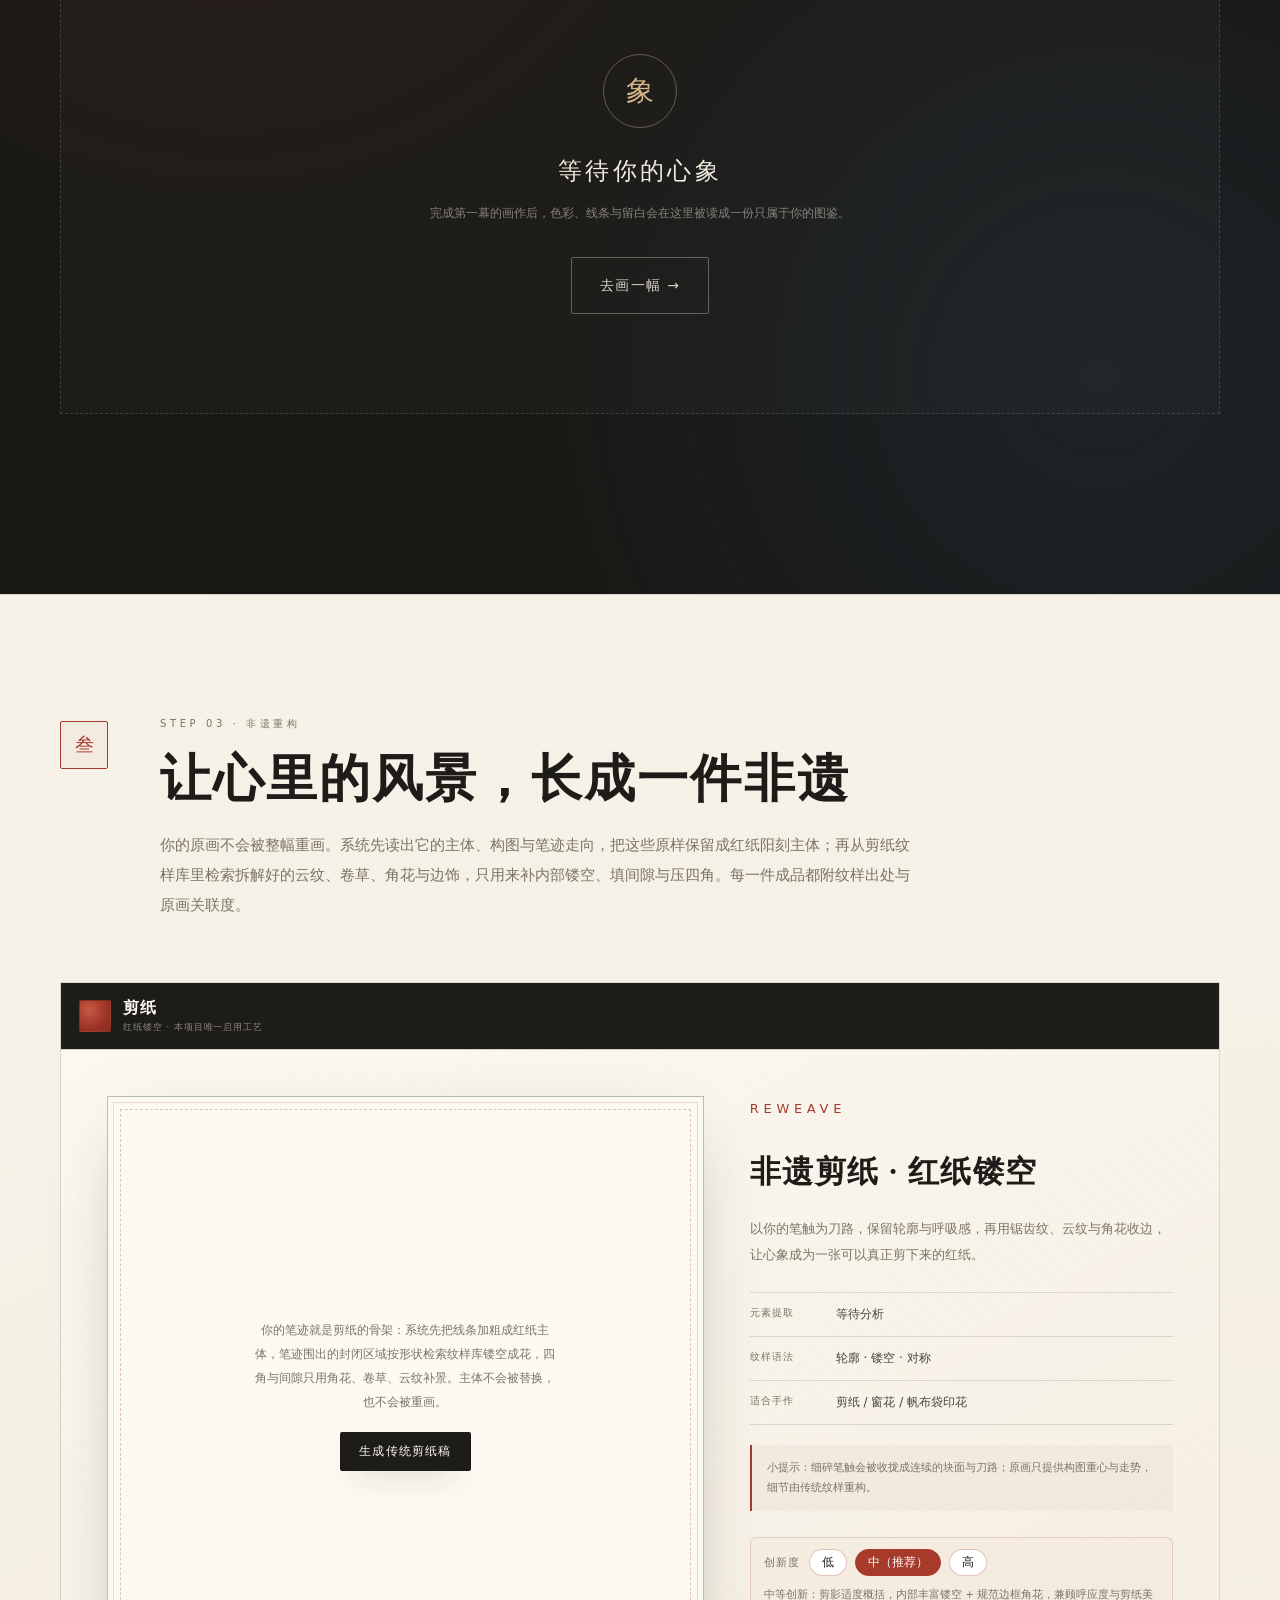
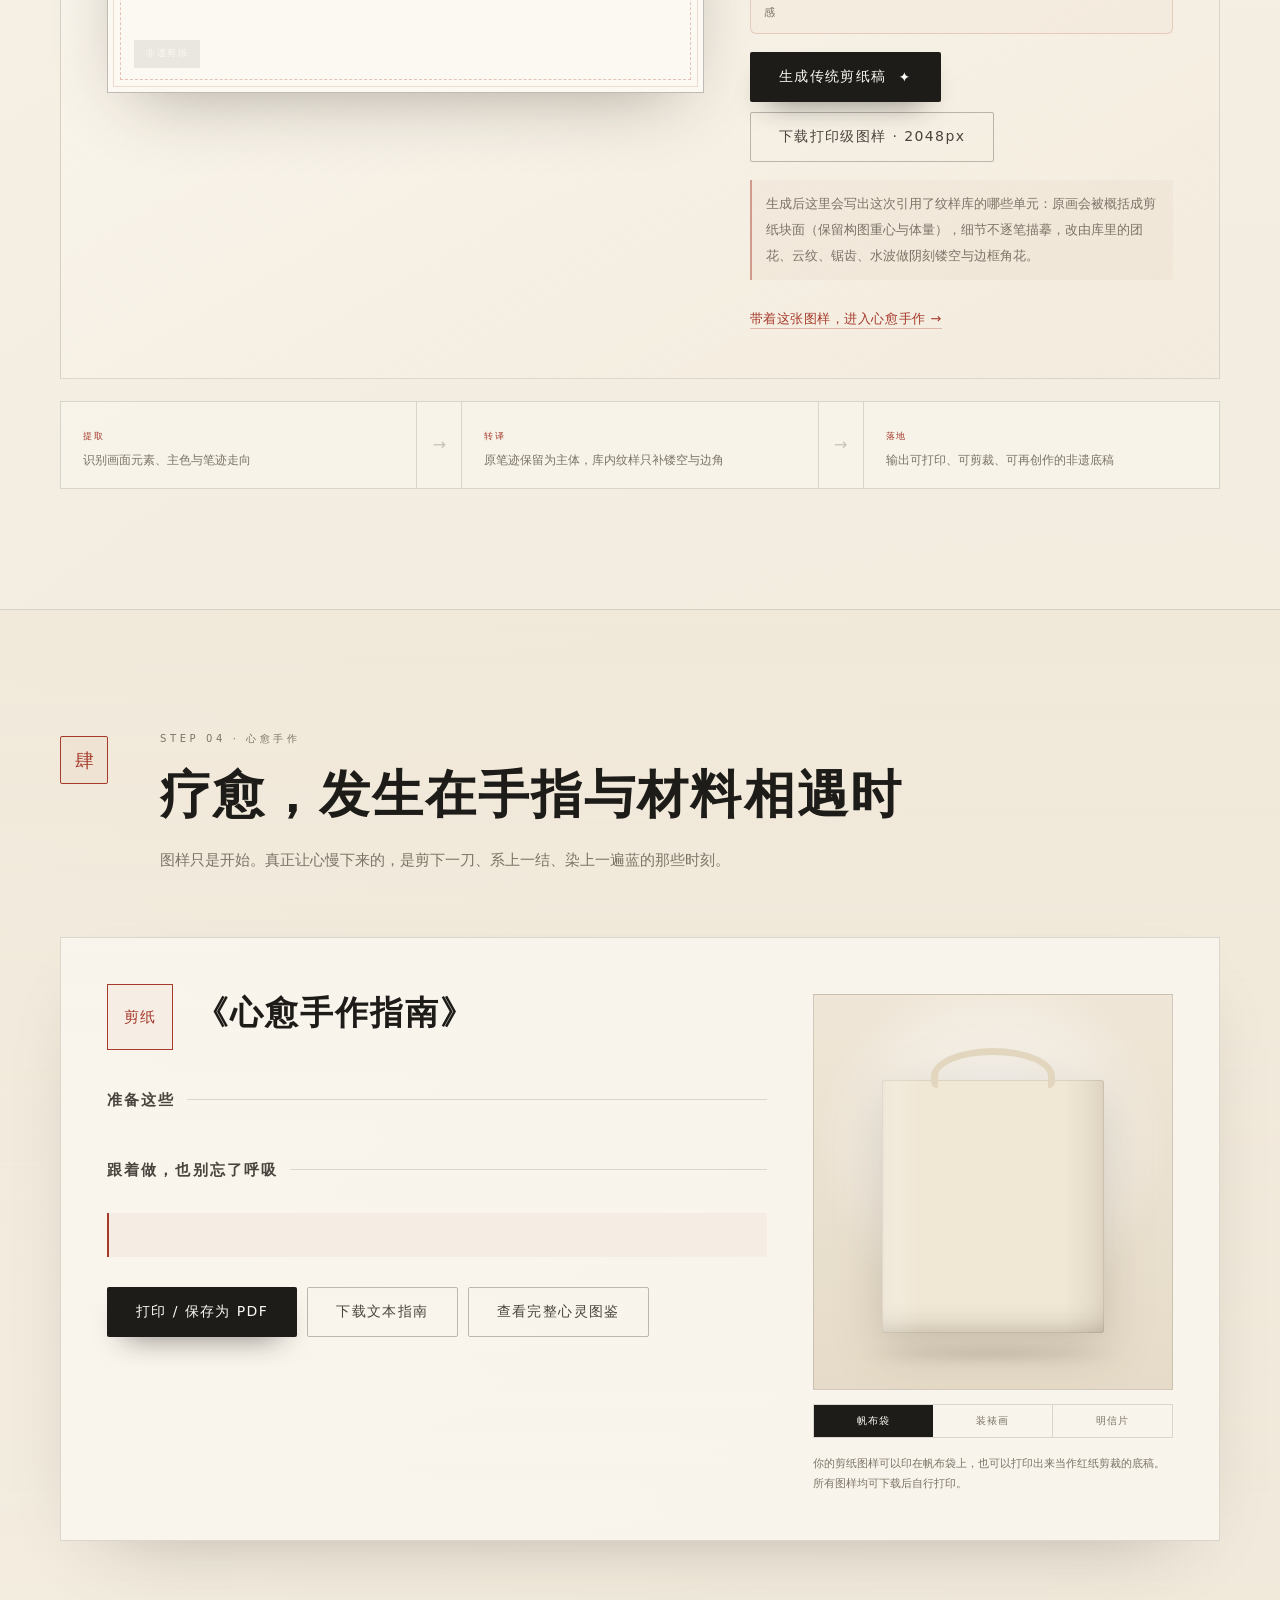
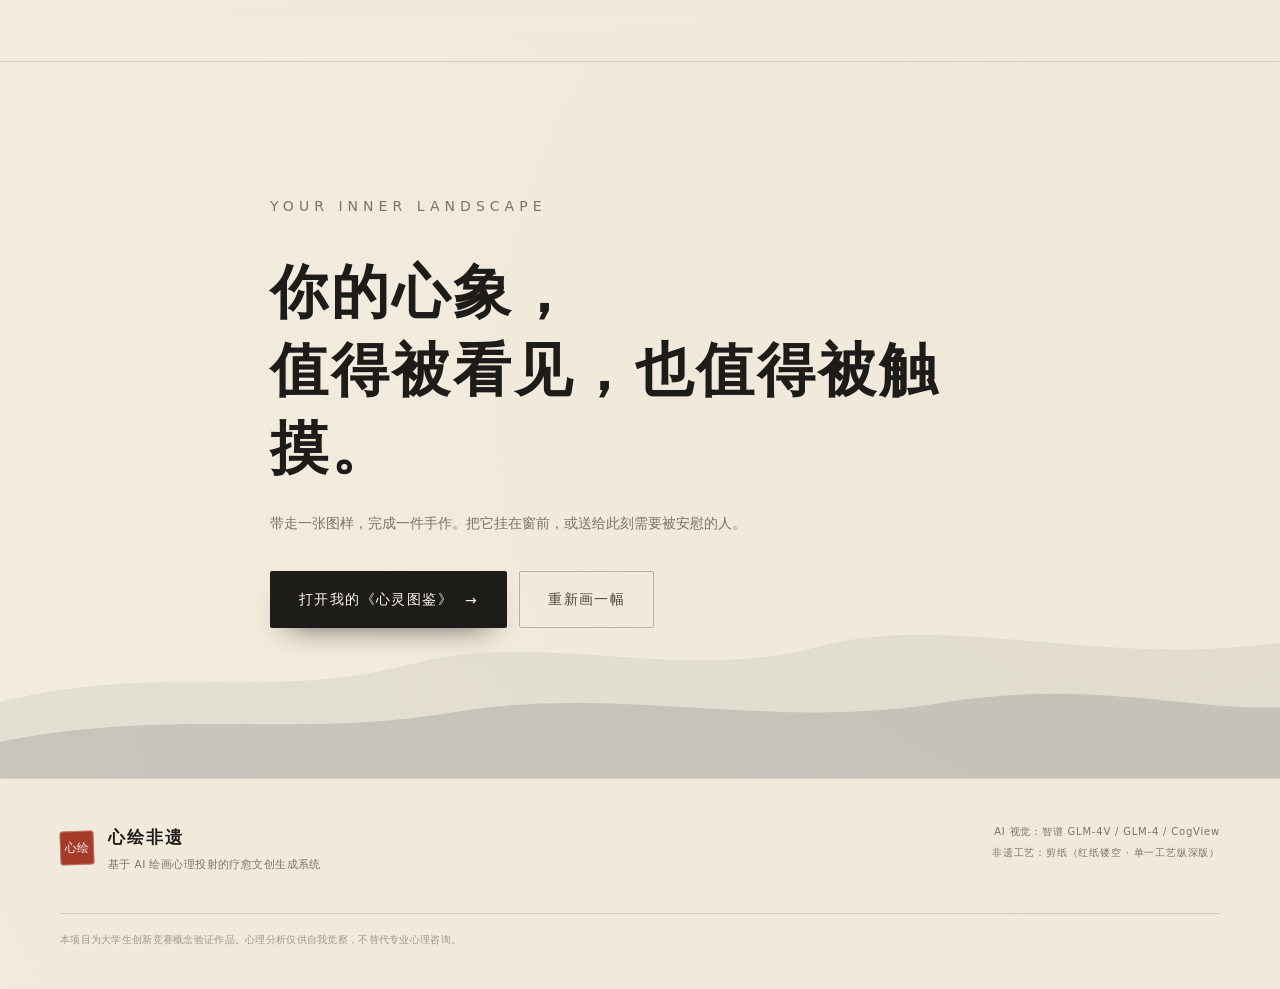
==== commit 4287ef83: "剪纸引擎改为剪影概括+纹样重构：团花心、水滴花瓣、藤蔓搭桥，降低对原画的机械锚定" ====
--- a/index.html
+++ b/index.html
@@ -7,7 +7,7 @@
 <meta name="description" content="心绘非遗：画下闭眼后最舒服的地方，由你确认画里的情绪意象，再把视觉锚点转译成有出处的传统剪纸纹样，生成可放大绘制、可打印剪裁的非遗剪纸图样与心愈手作指南。">
 <meta name="theme-color" content="#F7F2E8">
 <link rel="icon" href="data:image/svg+xml,%3Csvg xmlns='http://www.w3.org/2000/svg' viewBox='0 0 64 64'%3E%3Crect width='64' height='64' rx='10' fill='%23A63A2B'/%3E%3Ctext x='32' y='43' font-size='32' text-anchor='middle' fill='%23F7F2E8' font-family='serif'%3E%E5%BF%83%3C/text%3E%3C/svg%3E">
-<link rel="stylesheet" href="assets/css/style.css?v=f4a91e7">
+<link rel="stylesheet" href="assets/css/style.css?v=c7d2a41">
 </head>
 <body>
 <div class="grain" aria-hidden="true"></div>
@@ -375,13 +375,13 @@
 
         <div class="craft-stage">
           <div class="craft-frame">
-            <img id="aiCraftImg" alt="剪纸锚定稿" hidden>
+            <img id="aiCraftImg" alt="传统剪纸稿" hidden>
             <canvas id="aiInkOverlay" aria-hidden="true" hidden></canvas>
             <span class="craft-badge" id="craftBadge">非遗剪纸</span>
             <div class="craft-loading" id="craftLoading" hidden><i></i><span>正在读取你的原画…</span></div>
             <div class="ai-craft-empty" id="aiCraftEmpty">
               <p>你的笔迹就是剪纸的骨架：系统先把线条加粗成红纸主体，笔迹围出的封闭区域按形状检索纹样库镂空成花，四角与间隙只用角花、卷草、云纹补景。主体不会被替换，也不会被重画。</p>
-              <button id="aiCraftEmptyBtn" class="btn btn-primary btn-small" type="button">生成剪纸锚定稿</button>
+              <button id="aiCraftEmptyBtn" class="btn btn-primary btn-small" type="button">生成传统剪纸稿</button>
             </div>
           </div>
           <aside class="craft-info">
@@ -393,26 +393,26 @@
               <div><dt>纹样语法</dt><dd id="craftGrammar">轮廓 · 镂空 · 对称</dd></div>
               <div><dt>适合手作</dt><dd id="craftUse">剪纸 / 窗花 / 帆布袋印花</dd></div>
             </dl>
-            <div class="craft-note" id="craftNote">小提示：红色越深，剪影越完整；细碎的笔触会被 AI 收拢成连续的刀路。</div>
+            <div class="craft-note" id="craftNote">小提示：细碎笔触会被收拢成连续的块面与刀路；原画只提供构图重心与走势，细节由传统纹样重构。</div>
             <div class="innovation-picker" id="innovationPicker" role="group" aria-label="剪纸创新度档位">
               <span class="ip-label">创新度</span>
               <button class="ip-btn" data-innovation="low" type="button">低</button>
               <button class="ip-btn active" data-innovation="medium" type="button">中（推荐）</button>
               <button class="ip-btn" data-innovation="high" type="button">高</button>
-              <em class="ip-hint" id="innovationHint">主体骨架不变，内部丰富镂空纹样，搭配规范剪纸边框，兼顾识别度与剪纸美感</em>
+              <em class="ip-hint" id="innovationHint">中等创新：剪影适度概括，内部丰富镂空 + 规范边框角花，兼顾呼应度与剪纸美感</em>
             </div>
             <div class="craft-actions">
-              <button id="aiRedraw" class="btn btn-primary" type="button"><span>生成剪纸锚定稿</span><i>✦</i></button>
+              <button id="aiRedraw" class="btn btn-primary" type="button"><span>生成传统剪纸稿</span><i>✦</i></button>
               <button id="downloadPattern" class="btn btn-ghost" type="button">下载打印级图样 · 2048px</button>
             </div>
-            <p class="ai-redraw-note" id="aiRedrawNote">生成后这里会写出这次引用了纹样库的哪些单元：你的线条被原样保留为主体，库里的角花、卷草、云纹只负责补内部镂空、填间隙与压四角。</p>
-
-            <!-- 原画锚定报告：纹样来源与原画关联度全部由本地引擎确定性计算，
+            <p class="ai-redraw-note" id="aiRedrawNote">生成后这里会写出这次引用了纹样库的哪些单元：原画会被概括成剪纸块面（保留构图重心与体量），细节不逐笔描摹，改由库里的团花、云纹、锯齿、水波做阴刻镂空与边框角花。</p>
+
+            <!-- 原画关联报告：关联度与纹样来源全部由本地引擎确定性计算，
                  不依赖图像模型，因此 AI 不可用时依然完整可读。 -->
             <div class="anchor-panel" id="anchorPanel" hidden>
               <div class="anchor-head">
-                <span class="lang-no">ANCHORED COMPOSITION</span>
-                <h4>原画锚定报告</h4>
+                <span class="lang-no">COMPOSITION ECHO</span>
+                <h4>原画关联报告</h4>
                 <p class="micro" id="anchorSummary"></p>
               </div>
               <div class="anchor-score">
@@ -445,8 +445,8 @@
             </div>
 
             <div class="ai-art-meta" id="aiArtMeta" hidden>
-              <span id="aiArtTitle">剪纸锚定稿 · 保留原构图</span>
-              <a href="#" id="aiArtDownload" hidden>下载剪纸锚定稿 ↓</a>
+              <span id="aiArtTitle">传统剪纸稿 · 保留原构图</span>
+              <a href="#" id="aiArtDownload" hidden>下载传统剪纸稿 ↓</a>
             </div>
             <button id="toGuide" class="link-btn" type="button">带着这张图样，进入心愈手作 →</button>
           </aside>
@@ -700,16 +700,16 @@
 
 <div class="toast" id="toast" role="status" aria-live="polite"></div>
 
-<script src="assets/js/config.js?v=f4a91e7"></script>
-<script src="assets/js/paint.js?v=f4a91e7"></script>
-<script src="assets/js/analyze.js?v=f4a91e7"></script>
-<script src="assets/js/craft.js?v=f4a91e7"></script>
-<script src="assets/js/knowledge.js?v=f4a91e7"></script>
-<script src="assets/js/heritage.js?v=f4a91e7"></script>
-<script src="assets/js/motifdb.js?v=f4a91e7"></script>
-<script src="assets/js/papercut.js?v=f4a91e7"></script>
-<script src="assets/js/ai.js?v=f4a91e7"></script>
-<script src="assets/js/report.js?v=f4a91e7"></script>
-<script src="assets/js/app.js?v=f4a91e7"></script>
+<script src="assets/js/config.js?v=c7d2a41"></script>
+<script src="assets/js/paint.js?v=c7d2a41"></script>
+<script src="assets/js/analyze.js?v=c7d2a41"></script>
+<script src="assets/js/craft.js?v=c7d2a41"></script>
+<script src="assets/js/knowledge.js?v=c7d2a41"></script>
+<script src="assets/js/heritage.js?v=c7d2a41"></script>
+<script src="assets/js/motifdb.js?v=c7d2a41"></script>
+<script src="assets/js/papercut.js?v=c7d2a41"></script>
+<script src="assets/js/ai.js?v=c7d2a41"></script>
+<script src="assets/js/report.js?v=c7d2a41"></script>
+<script src="assets/js/app.js?v=c7d2a41"></script>
 </body>
 </html>
